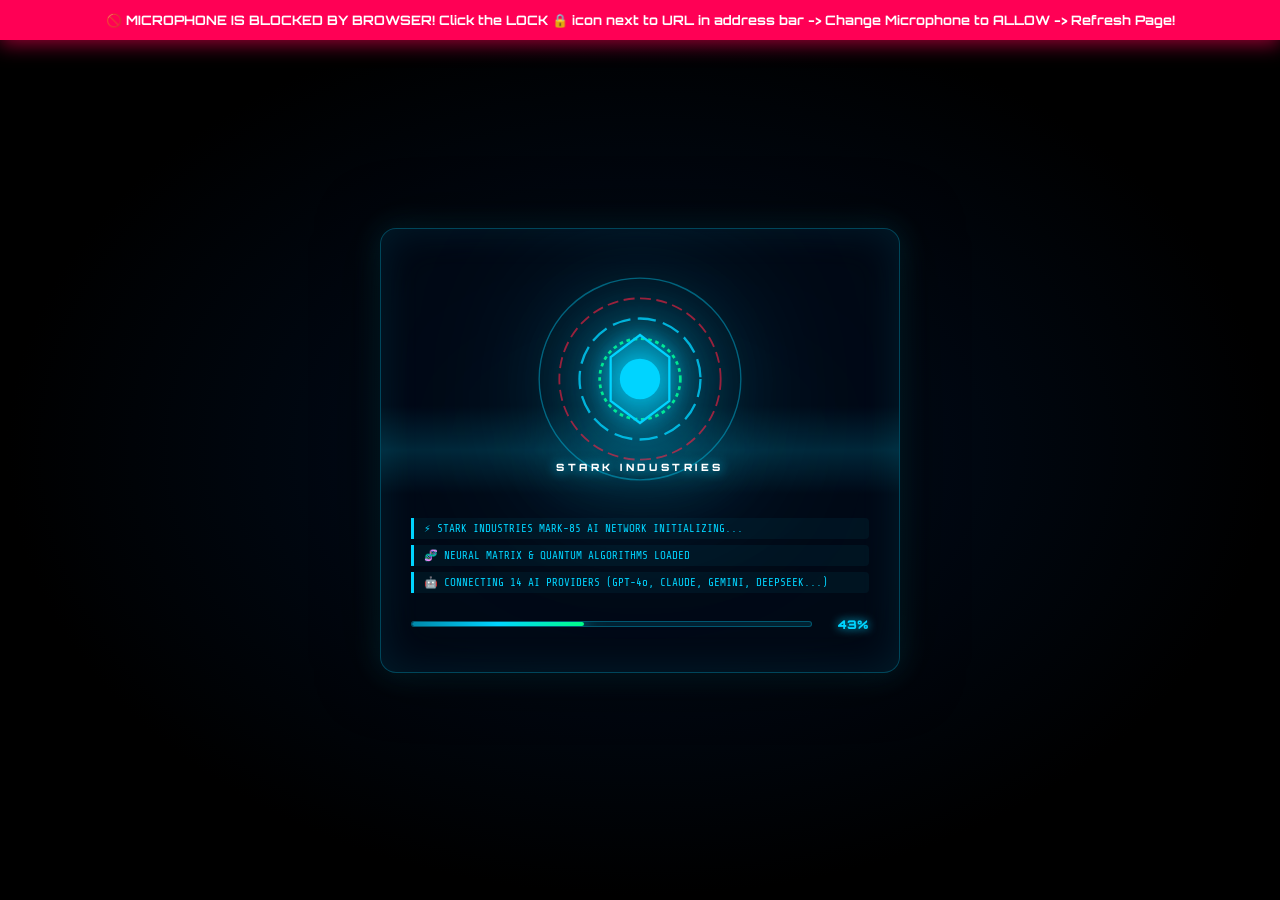
==== index.html @ f884f7b8 "Add AI LLM NLP RAG Beyond Master Engine and update nav across all pages" ====
<!DOCTYPE html>
<html lang="en">
<head>
  <meta charset="UTF-8">
  <meta name="viewport" content="width=device-width, initial-scale=1.0">
  <title>J.A.R.V.I.S. & KAREN — Stark AI Command Center</title>
  <meta name="description" content="Stark Industries AI Command Center — Access JARVIS, FRIDAY, KAREN, EDITH and all major AI providers in one unified Iron Man HUD.">
  <link rel="preconnect" href="https://fonts.googleapis.com">
  <link rel="preconnect" href="https://fonts.gstatic.com" crossorigin>
  <link href="https://fonts.googleapis.com/css2?family=Orbitron:wght@400;500;600;700;800;900&family=Rajdhani:wght@300;400;500;600;700&family=Share+Tech+Mono&display=swap" rel="stylesheet">
  <link rel="manifest" href="manifest.json">
  <meta name="theme-color" content="#00D4FF">
  <meta name="mobile-web-app-capable" content="yes">
  <meta name="apple-mobile-web-app-capable" content="yes">
  <meta name="apple-mobile-web-app-status-bar-style" content="black-translucent">
  <link rel="stylesheet" href="style.css">
</head>
<body>
  <div class="scanlines"></div>
  <div class="bg-grid"></div>
  <canvas id="particleCanvas"></canvas>

  <!-- Boot Sequence -->
  <div id="bootOverlay" class="boot-overlay">
    <div class="boot-content">
      <div class="boot-reactor">
        <svg viewBox="0 0 240 240" class="boot-svg">
          <circle cx="120" cy="120" r="110" class="boot-r1"/>
          <circle cx="120" cy="120" r="88"  class="boot-r2"/>
          <circle cx="120" cy="120" r="66"  class="boot-r3"/>
          <circle cx="120" cy="120" r="44"  class="boot-r4"/>
          <polygon points="120,72 152,96 152,144 120,168 88,144 88,96" class="boot-hex"/>
          <circle cx="120" cy="120" r="22"  class="boot-core"/>
          <text x="120" y="220" class="boot-mark" text-anchor="middle">STARK INDUSTRIES</text>
        </svg>
      </div>
      <div class="boot-lines" id="bootLines"></div>
      <div class="boot-bar-wrap">
        <div class="boot-bar" id="bootBar"></div>
        <span class="boot-pct" id="bootPct">0%</span>
      </div>
    </div>
  </div>

  <!-- MAIN HUD -->
  <div id="mainHUD" class="main-hud hidden">

    <!-- Header -->
    <header class="hud-header">
      <div class="hl">
        <div class="logo-mark"><span class="logo-s">S</span>TARK</div>
        <div class="vline"></div>
        <div class="main-nav-links">
          <a href="index.html"            class="nav-tab active" data-label="HUD">🤖 <span>HUD</span></a>
          <a href="stark_hud.html"        class="nav-tab" data-label="STARK HUD">🌐 <span>STARK HUD</span></a>
          <a href="ai_ecosystem.html"     class="nav-tab" data-label="AI ECO">🧬 <span>AI ECO</span></a>
          <a href="ai_master_matrix.html" class="nav-tab" data-label="MATRIX">⚡ <span>MATRIX</span></a>
          <a href="ai_llm_rag.html"        class="nav-tab" data-label="LLM & RAG">🧠 <span>LLM & RAG</span></a>
          <a href="3d_lab.html"           class="nav-tab" data-label="3D LAB">🌌 <span>3D LAB</span></a>
          <a href="tracker.html"          class="nav-tab" data-label="TRACKER">🛰️ <span>TRACKER</span></a>
          <a href="code_studio.html"      class="nav-tab" data-label="CODE">🧠 <span>CODE</span></a>
          <a href="cyber_soc.html"        class="nav-tab" data-label="CYBER">🛡️ <span>CYBER</span></a>
          <a href="cmd_hacker.html"       class="nav-tab" data-label="TERMINAL">💻 <span>TERMINAL</span></a>
        </div>
      </div>
      <div class="hc">
        <div class="clock" id="clock">00:00:00</div>
        <div class="clockdate" id="clockDate">STARDATE —</div>
      </div>
      <div class="hr">
        <div class="sys-status">
          <div class="sdot pulse" id="sysDot"></div>
          <span class="slabel" id="sysLabel">ONLINE</span>
        <button class="hbtn" id="fullscreenBtn" title="Toggle Fullscreen Multitasking Mode" onclick="window.JarvisApp?.toggleFullscreen();">🖥️</button>
        <button class="hbtn" id="agentLauncherBtn" title="Launch Native Background Agent (Always-Listening)" onclick="alert('🤖 STARK BACKGROUND AGENT LAUNCHER\n\nTo run the native always-listening Python background agent on your PC:\n\n1. Open your Command Prompt / Terminal\n2. Navigate to: c:\\wamp64\\www\\jarvis\n3. Run: python jarvis_agent.py\n(Or double-click start_jarvis.bat)');">🤖</button>
        <button class="hbtn" id="suitStudioBtn" title="Iron Man AI Suit-Up Studio">🚀</button>
        <button class="hbtn" id="personaBtn" title="Switch AI Persona (JARVIS, KAREN, CHITTI, FRIDAY, EDITH)">🎭</button>
        <button class="hbtn" id="toolsBtn" title="Tools & Suit Protocols">🛠</button>
        <button class="hbtn" id="voiceBtn" title="Voice Mode">🎤</button>
        <button class="hbtn" id="settingsBtn" title="API Keys">⚙</button>
        <a href="login.html" class="hbtn" title="Stark Biometric Security Portal Login">🔐</a>
      </div>
    </header>

    <!-- Body -->
    <main class="hud-body">

      <!-- LEFT PANEL -->
      <aside class="lpanel panel">
        <div class="panel-hdr"><span class="panel-title">SYSTEM & SUIT DIAGNOSTICS</span></div>
        <div class="panel-body">

          <!-- Current Persona Card -->
          <div class="persona-card" id="personaCard">
            <div class="pc-avatar" id="pcAvatar">J</div>
            <div class="pc-info">
              <div class="pc-name" id="pcName">J.A.R.V.I.S.</div>
              <div class="pc-sub" id="pcSub">STARK INDUSTRIES AI</div>
            </div>
            <div class="pc-status">ACTIVE</div>
          </div>

          <div class="divline"></div>

          <!-- System & Suit metrics -->
          <div class="metrics">
            <div class="metric">
              <span class="met-lbl">NEURAL CORE</span>
              <div class="met-bar"><div class="met-fill" style="width:94%"></div></div>
              <span class="met-val">94%</span>
            </div>
            <div class="metric">
              <span class="met-lbl">WEB FLUID</span>
              <div class="met-bar"><div class="met-fill" style="width:92%; background: linear-gradient(90deg, #ff2d7b, #ff6b35);"></div></div>
              <span class="met-val">92%</span>
            </div>
            <div class="metric">
              <span class="met-lbl">SUIT MESH</span>
              <div class="met-bar"><div class="met-fill" style="width:98%; background: linear-gradient(90deg, #00ff88, #00d4ff);"></div></div>
              <span class="met-val">98%</span>
            </div>
            <div class="metric">
              <span class="met-lbl">VOICE I/O</span>
              <div class="met-bar"><div class="met-fill orange" id="voiceBar" style="width:0%"></div></div>
              <span class="met-val" id="voiceVal">OFF</span>
            </div>
            <div class="metric">
              <span class="met-lbl">API LINKS</span>
              <div class="met-bar"><div class="met-fill gold" id="apiBar" style="width:0%"></div></div>
              <span class="met-val" id="apiVal">0/0</span>
            </div>
          </div>

          <div class="divline"></div>

          <!-- Suit Protocols Status -->
          <div class="sect-label">SUIT PROTOCOLS</div>
          <div class="status-group">
            <div class="status-item" style="display:flex; justify-content:space-between; font-size:11px; margin-bottom:4px;">
              <span class="status-label">BABY MONITOR:</span>
              <span class="status-val ok" id="babyMonitorStatus">UNLOCKED</span>
            </div>
            <div class="status-item" style="display:flex; justify-content:space-between; font-size:11px; margin-bottom:4px;">
              <span class="status-label">SPIDER-SENSE:</span>
              <span class="status-val ok">ACTIVE</span>
            </div>
            <div class="status-item" style="display:flex; justify-content:space-between; font-size:11px;">
              <span class="status-label">INSTANT KILL:</span>
              <span class="status-val" style="color:var(--cd);">STANDBY</span>
            </div>
          </div>

          <div class="divline"></div>

          <!-- Provider list -->
          <div class="sect-label">AI PROVIDERS</div>
          <div id="providerList" class="provider-list"></div>

          <div class="divline"></div>

          <!-- History -->
          <div class="sect-label">RECENT SESSIONS</div>
          <div id="historyList" class="history-list"></div>
        </div>
      </aside>

      <!-- CENTER -->
      <section class="center-col">

        <!-- Arc Reactor -->
        <div class="reactor-wrap" id="reactorWrap">
          <canvas id="arcCanvas" width="260" height="260"></canvas>
          <div class="reactor-lbl" id="reactorLbl">MARK IV</div>
        </div>

        <!-- Provider Tabs -->
        <div class="ptabs" id="providerTabs"></div>

        <!-- Chat -->
        <div class="chat-panel" id="chatPanel">
          <div class="chat-hdr">
            <div class="chat-pname" id="chatPName">SELECT PROVIDER</div>
            <select id="modelSel" class="hud-sel"></select>
            <button class="hbtn sm" id="clearBtn">✕ CLEAR</button>
          </div>
          <div class="chat-msgs" id="chatMsgs">
            <div class="welcome" id="welcomeMsg">
              <div class="wt" id="welcomeTitle">GOOD EVENING.</div>
              <div class="ws" id="welcomeSub">All systems nominal. Select a provider to begin.</div>
            </div>
          </div>
          <div class="chat-foot">
            <div class="voice-ind" id="voiceInd">
              <div class="vwaves"><span></span><span></span><span></span><span></span><span></span></div>
              <span class="vtext">LISTENING...</span>
            </div>
            <div class="input-row">
              <input type="file" id="imgUploadInp" accept="image/*" style="display:none;" />
              <button class="send-btn" id="imgUploadBtn" title="Upload Photo for AI Vision Analysis" style="background:rgba(0,210,255,0.15); border:1px solid var(--c1); color:var(--c1);">
                📷
              </button>
              <textarea id="chatInput" class="chat-inp" placeholder="Enter command, ask code, or speak to JARVIS..." rows="1"></textarea>
              <button class="send-btn voice-input-btn" id="micInputBtn" title="Click to Speak">
                🎙️
              </button>
              <button class="send-btn" id="sendBtn" title="Send">
                <svg viewBox="0 0 24 24" fill="currentColor"><path d="M2 21L23 12 2 3v7l15 2-15 2z"/></svg>
              </button>
            </div>
          </div>
        </div>
      </section>

      <!-- RIGHT PANEL -->
      <aside class="rpanel panel">
        <div class="panel-hdr"><span class="panel-title">INTELLIGENCE & PROTOCOLS</span></div>
        <div class="panel-body">

          <!-- Tactical Radar Sweeper Canvas -->
          <div class="radar-container" style="text-align:center; margin-bottom:8px; position:relative;">
            <canvas id="radarCanvas" width="200" height="130" style="background:rgba(0,0,0,0.3); border:1px solid var(--brd); border-radius:6px; box-shadow:var(--glow1);"></canvas>
            <div style="font-family:var(--fhud); font-size:8px; color:var(--c1); letter-spacing:0.15em; margin-top:2px;">LIVE TACTICAL RADAR — SCANNING</div>
          </div>

          <!-- Stats -->
          <div class="stat-grid">
            <div class="stat-card"><div class="sv" id="sMsgs">0</div><div class="sk">MESSAGES</div></div>
            <div class="stat-card"><div class="sv" id="sTok">0</div><div class="sk">EST. TOKENS</div></div>
            <div class="stat-card full"><div class="sv" id="sProv">0</div><div class="sk">PROVIDERS ACTIVE</div></div>
          </div>

          <div class="divline"></div>

          <!-- Suit & Tools Panel -->
          <div id="toolsPanel" class="tools-panel">
            <div class="sect-label">🕸️ SUIT & SWARM PROTOCOLS</div>
            <div class="tool-btns" style="grid-template-columns: 1fr 1fr; margin-bottom: 10px;">
              <button class="tool-btn" onclick="JarvisTools.chittiSwarmFormation()">⚡ Chitti Swarm</button>
              <button class="tool-btn" onclick="JarvisTools.suitDiagnostic()">🕸️ Diagnostic</button>
              <button class="tool-btn" onclick="JarvisTools.toggleBabyMonitor()">🔓 Baby Monitor</button>
              <button class="tool-btn" style="border-color: rgba(255,34,68,0.4); color: #ff2d7b;" onclick="JarvisTools.instantKill()">⚡ Instant Kill</button>
            </div>

            <div class="sect-label">⚡ HIGH-TECH AI TOOLS & AUTONOMOUS AGENT</div>
            <div class="tool-btns">
              <button class="tool-btn" onclick="JarvisTools.promptTerminalCmd()">💻 CMD Prompt</button>
              <button class="tool-btn" onclick="JarvisTools.wifiTracker()">📶 Wi-Fi Tracker</button>
              <button class="tool-btn" onclick="JarvisTools.createFile()">📄 Create File</button>
              <button class="tool-btn" onclick="JarvisTools.listFiles()">📂 Explorer</button>
              <button class="tool-btn" onclick="JarvisTools.launchApp()">🚀 Launch App</button>
              <button class="tool-btn" onclick="JarvisTools.mlModelBuilder()">🧠 ML Pipeline</button>
              <button class="tool-btn" onclick="JarvisTools.dataAnalysisEngine()">📊 EDA Engine</button>
              <button class="tool-btn" onclick="JarvisTools.dsaSolver()">🏗️ DSA Solver</button>
              <button class="tool-btn" onclick="JarvisTools.networkInspector()">🌐 Net Analyzer</button>
              <button class="tool-btn" onclick="JarvisTools.generateImage()">🎨 AI Image Gen</button>
              <button class="tool-btn" onclick="JarvisTools.cyberSecurityAudit()">🛡️ Pentest Audit</button>
              <button class="tool-btn" onclick="JarvisTools.runCodeSandbox()">⚡ JS Sandbox</button>
            </div>
            <div class="divline"></div>

            <!-- Persistent Long-Term Memory Section -->
            <div class="sect-label" style="display:flex; justify-content:space-between; align-items:center;">
              <span>🧠 PERSISTENT MEMORY</span>
              <button onclick="JarvisTools.addMemory()" style="background:var(--c1); border:none; color:#000; padding:2px 6px; font-family:var(--fhud); font-size:9px; border-radius:3px; cursor:pointer;">+ ADD</button>
            </div>
            <div id="memoryConsole" style="max-height:100px; overflow-y:auto; margin-bottom:8px;"></div>
            <div class="divline"></div>

            <!-- Procedural Skills Repository Section -->
            <div class="sect-label">🎓 PROCEDURAL SKILLS</div>
            <div id="skillsList" style="max-height:120px; overflow-y:auto; margin-bottom:8px;"></div>
            <div class="divline"></div>

            <!-- Guardrails Safety Level -->
            <div class="sect-label">🔐 SAFETY GUARDRAILS</div>
            <div style="background:rgba(0,255,136,0.06); border:1px solid rgba(0,255,136,0.3); border-radius:4px; padding:6px 8px; font-family:var(--fmono); font-size:10px; color:#00ff88; display:flex; justify-content:space-between; align-items:center;">
              <span>🟢 SYSTEM GUARDRAILS</span>
              <span style="font-weight:bold;">LEVEL 1 ACTIVE</span>
            </div>
            <div class="divline"></div>
          </div>

          <!-- Capabilities -->
          <div class="sect-label">CAPABILITIES</div>
          <div id="capList" class="cap-list"></div>

          <div class="divline"></div>

          <!-- Voice commands -->
          <div class="sect-label">VOICE COMMANDS</div>
          <div class="vcmd-list">
            <div class="vcmd">"Hey KAREN, run suit diagnostic"</div>
            <div class="vcmd">"Hey JARVIS, open ChatGPT"</div>
            <div class="vcmd">"Switch to KAREN / FRIDAY"</div>
            <div class="vcmd">"Search the web for..."</div>
            <div class="vcmd">"Clear conversation"</div>
            <div class="vcmd">"Open settings"</div>
          </div>

          <div class="divline"></div>

          <!-- Free providers highlight -->
          <div class="sect-label">🆓 FREE PROVIDERS</div>
          <div class="free-list">
            <div class="free-item">⚡ Groq — Ultra fast Llama</div>
            <div class="free-item">✨ Gemini — Google AI Studio</div>
            <div class="free-item">🐙 GitHub Models — Copilot</div>
            <div class="free-item">🔥 Together AI — Open models</div>
            <div class="free-item">🏠 Ollama — 100% Local</div>
          </div>
        </div>
      </aside>
    </main>

    <!-- Footer -->
    <footer class="hud-foot">
      <span class="fl">STARK INDUSTRIES — CLASSIFIED LEVEL 5</span>
      <div class="power-cells" id="powerCells"></div>
      <span class="fr" id="footerProv">NO PROVIDER ACTIVE</span>
    </footer>
  </div>

  <!-- PERSONA MODAL -->
  <div id="personaModal" class="modal-overlay hidden">
    <div class="modal-box persona-modal">
      <div class="mbrackets"></div>
      <div class="mhdr">
        <h2 class="mtitle">🎭 SELECT AI PERSONA</h2>
        <button class="mclose" id="personaClose">✕</button>
      </div>
      <div class="mbody">
        <div class="persona-notice">Choose your AI's personality & voice identity. Select <strong>K.A.R.E.N.</strong> for Spider-Man Suit AI mode!</div>
        <div class="persona-grid" id="personaGrid"></div>
      </div>
    </div>
  </div>

  <!-- SETTINGS MODAL -->
  <div id="settingsModal" class="modal-overlay hidden">
    <div class="modal-box settings-modal">
      <div class="mbrackets"></div>
      <div class="mhdr">
        <h2 class="mtitle">⚙ API CONFIGURATION</h2>
        <button class="mclose" id="settingsClose">✕</button>
      </div>
      <div class="mbody">
        <div class="modal-notice">🔒 Keys stored in your browser localStorage only — never sent to third parties.</div>
        <div id="keyForms"></div>
        <div class="msection">
          <h3 class="msect-title">🎙️ VOICE SETTINGS</h3>
          <div class="fgrid">
            <div class="fg"><label class="flbl">ElevenLabs API Key <span class="fhint">(premium HD voice)</span></label><input type="password" class="finp" id="k_elevenlabs" placeholder="API key from elevenlabs.io..."></div>
            <div class="fg"><label class="flbl">Voice ID <span class="fhint">(blank = browser TTS)</span></label><input type="text" class="finp" id="k_el_voice" placeholder="Voice ID from ElevenLabs..."></div>
          </div>
          <div style="margin-top:12px;">
            <button class="mbtn" onclick="window.JarvisVoiceSelector.open()" style="width:100%;background:linear-gradient(135deg,rgba(255,105,180,.2),rgba(0,212,255,.2));border-color:rgba(255,105,180,.5);">
              🎙️ CHOOSE BROWSER VOICE — Girl / Boy / Accent Picker
            </button>
            <p style="font-size:10px;color:var(--cd);margin-top:6px;text-align:center;">Pick from all available system voices. Girl voices 👩, Boy voices 👨, Accents.</p>
          </div>
        </div>
        <div class="msection">
          <h3 class="msect-title">PHP PROXY (CORS FIX)</h3>
          <div class="fgrid">
            <div class="fg"><label class="flbl">Proxy URL</label><input type="text" class="finp" id="proxyUrl" value="http://localhost/jarvis/proxy.php"></div>
            <div class="fg fg-check"><label class="flbl"><input type="checkbox" id="useProxy"> Use PHP proxy for API calls</label></div>
          </div>
        </div>
      </div>
      <div class="mfoot">
        <button class="mbtn" id="saveCfg">💾 SAVE CONFIGURATION</button>
        <button class="mbtn sec" id="cancelCfg">CANCEL</button>
      </div>
    </div>
  </div>

  <!-- SUIT STUDIO MODAL -->
  <div id="suitStudioModal" class="modal-overlay hidden">
    <div class="modal-box suit-studio-modal" style="max-width:820px;">
      <div class="mbrackets"></div>
      <div class="mhdr">
        <h2 class="mtitle">🚀 STARK SUIT-UP AI VIDEO STUDIO</h2>
        <button class="mclose" id="suitStudioClose">✕</button>
      </div>
      <div class="mbody">
        <div class="modal-notice">
          📸 Upload your photo to simulate a nanotech metallic suit-up and generate high-fidelity AI video prompts for <strong>Supermaker AI, Runway Gen-3, Luma Dream Machine & OpenArt</strong>!
        </div>

        <div style="display:grid; grid-template-columns: 1fr 1fr; gap:16px;">
          <!-- Left: Photo upload & Canvas suit overlay simulator -->
          <div style="display:flex; flex-direction:column; gap:10px; align-items:center;">
            <div id="photoDropArea" style="width:100%; height:220px; border:2px dashed var(--c1); border-radius:8px; display:flex; flex-direction:column; align-items:center; justify-content:center; background:rgba(0,212,255,0.04); cursor:pointer; position:relative; overflow:hidden;">
              <canvas id="suitSimCanvas" width="300" height="220" style="position:absolute; inset:0; width:100%; height:100%; pointer-events:none;"></canvas>
              <div id="dropPrompt" style="text-align:center; padding:10px; z-index:2;">
                <span style="font-size:32px; display:block; margin-bottom:6px;">📸</span>
                <span style="font-family:var(--fhud); font-size:11px; color:var(--c1);">CLICK OR DRAG YOUR PHOTO HERE</span>
                <span style="font-family:var(--fmono); font-size:9px; color:var(--cd); display:block; margin-top:4px;">Upload portrait photo for nanotech armor mapping</span>
              </div>
              <input type="file" id="photoInput" accept="image/*" style="display:none;">
            </div>

            <button class="mbtn" id="triggerSuitAnimBtn" style="width:100%;">⚡ SIMULATE NANOTECH SUIT-UP</button>
          </div>

          <!-- Right: Generator & Prompts -->
          <div style="display:flex; flex-direction:column; gap:10px;">
            <div class="fg">
              <label class="flbl">1. Select Transformation Style</label>
              <select id="suitStyleSel" class="finp" style="font-family:var(--fhud); font-size:11px;">
                <option value="supermaker">Supermaker AI — One-Click Metallic Armor Suit-Up</option>
                <option value="nanotech">Runway Gen-3 — Glowing Nanotech Mechanical Assembly</option>
                <option value="loova">Loova AI — Piece-by-Piece Snap-on Armor</option>
                <option value="spiderman">Spider-Man Nanotech — Red & Blue Spider Armor</option>
                <option value="anime">OpenArt Restyle — Comic Book Anime Hero</option>
              </select>
            </div>

            <div class="fg">
              <label class="flbl">2. Video Scene Concept</label>
              <select id="sceneConceptSel" class="finp" style="font-family:var(--fhud); font-size:11px;">
                <option value="suitup">Cinematic Close-Up Suit-Up Sequence</option>
                <option value="flight">High-Speed Sky Flying Arc Thrusters</option>
                <option value="combat">Repulsor Blast Combat Stance</option>
                <option value="landing">Superhero Nanotech Ground Landing</option>
              </select>
            </div>

            <div class="fg">
              <label class="flbl">3. Generated High-Fidelity Prompt</label>
              <textarea id="generatedPromptText" class="finp" rows="4" readonly style="font-family:var(--fmono); font-size:10px; color:var(--c1); resize:none;"></textarea>
            </div>

            <button class="mbtn sec" id="copyPromptBtn" style="width:100%;">📋 COPY PROMPT FOR RUNWAY / LUMA / SUPERMAKER</button>
          </div>
        </div>
      </div>
    </div>
  <!-- MULTITASKING EMBEDDED HUD WINDOW -->
  <div id="multitaskHUD" class="multitask-hud hidden">
    <div class="mhud-hdr">
      <span class="mhud-title" id="mhudTitle">🖥️ MULTITASKING SPLIT HUD — APP WINDOW</span>
      <div class="mhud-actions">
        <button class="hbtn sm" onclick="window.JarvisApp?.popoutMultitaskWindow()" title="Open in External Windows Desktop Tab">↗️ POP OUT</button>
        <button class="hbtn sm" onclick="window.JarvisApp?.toggleMultitaskMaximize()" title="Maximize / Full Screen">🗖 MAXIMIZE</button>
        <button class="hbtn sm" onclick="window.JarvisApp?.closeMultitaskWindow()" title="Close Window">✕ CLOSE</button>
      </div>
    </div>
    <div class="mhud-body">
      <iframe id="multitaskIframe" src="about:blank" frameborder="0"></iframe>
    </div>
  </div>

  <!-- TOAST -->
  <div id="toastBox" class="toast-box"></div>

  <!-- Provider scripts -->
  <script src="providers/fallback_helper.js"></script>
  <script src="providers/pollinations.js"></script>
  <script src="providers/huggingface.js"></script>
  <script src="providers/openai.js"></script>
  <script src="providers/anthropic.js"></script>
  <script src="providers/gemini.js"></script>
  <script src="providers/deepseek.js"></script>
  <script src="providers/grok.js"></script>
  <script src="providers/perplexity.js"></script>
  <script src="providers/groq.js"></script>
  <script src="providers/mistral.js"></script>
  <script src="providers/github.js"></script>
  <script src="providers/together.js"></script>
  <script src="providers/ollama.js"></script>
  <script src="providers/cohere.js"></script>

  <!-- App scripts -->
  <script src="personas.js"></script>
  <script src="voice.js"></script>
  <script src="components/hud.js"></script>
  <script src="components/settings.js"></script>
  <script src="components/voice_selector.js"></script>
  <script src="tools.js"></script>
  <script src="agent_core.js"></script>
  <script src="memory_engine.js"></script>
  <script src="guardrails.js"></script>
  <script src="skills_engine.js"></script>
  <script src="app.js"></script>

  <script>
    if ('serviceWorker' in navigator) {
      window.addEventListener('load', () => {
        navigator.serviceWorker.register('./sw.js').catch(err => console.log('SW reg error:', err));
      });
    }
  </script>
</body>
</html>
---- style.css ----
/* ================================================================
   J.A.R.V.I.S. v2 — Complete HUD Design System
   Stark Industries — All personas: JARVIS · FRIDAY · KAREN · EDITH
   ================================================================ */

@import url('https://fonts.googleapis.com/css2?family=Orbitron:wght@400;500;600;700;800;900&family=Rajdhani:wght@300;400;500;600;700&family=Share+Tech+Mono&display=swap');

/* ── CSS Variables (default = JARVIS cyan) ── */
:root {
  --bg:        #020B18;
  --bg2:       #040F1E;
  --bg3:       rgba(4,15,30,0.8);
  --c1:        #00D4FF;   /* accent primary  */
  --c1d:       #0088AA;
  --c1g:       rgba(0,212,255,0.2);
  --c2:        #FF6B35;   /* accent secondary */
  --c3:        #FFB800;   /* gold             */
  --c4:        #00FF88;   /* green / online   */
  --cred:      #FF2244;
  --cp:        #C8E8FF;   /* text primary     */
  --cd:        #3D5F78;   /* text dim         */
  --cw:        #ffffff;
  --brd:       rgba(0,212,255,0.18);
  --brdh:      rgba(0,212,255,0.55);
  --glow1:     0 0 8px rgba(0,212,255,0.5);
  --glow2:     0 0 20px rgba(0,212,255,0.35), 0 0 50px rgba(0,212,255,0.12);
  --glow3:     0 0 30px rgba(0,212,255,0.55), 0 0 80px rgba(0,212,255,0.2);
  --fhud:      'Orbitron', sans-serif;
  --fbody:     'Rajdhani', sans-serif;
  --fmono:     'Share Tech Mono', monospace;
}

/* Persona themes */
body.persona-friday  { --c1:#FF6B35; --c1d:#A83D10; --c1g:rgba(255,107,53,.2); }
body.persona-karen   { --c1:#FF2D7B; --c1d:#991444; --c1g:rgba(255,45,123,.2); }
body.persona-edith   { --c1:#A855F7; --c1d:#7C3AED; --c1g:rgba(168,85,247,.2); }
body.persona-aria    { --c1:#00FF88; --c1d:#009944; --c1g:rgba(0,255,136,.2);  }

/* ── Reset ── */
*,*::before,*::after{box-sizing:border-box;margin:0;padding:0;}
html,body{width:100%;min-height:100%;overflow-x:hidden;overflow-y:auto;background:var(--bg);color:var(--cp);font-family:var(--fbody);font-size:14px;cursor:default;user-select:none;}
.hidden{display:none!important;}
button{cursor:pointer;}
input,select,textarea{font-family:var(--fbody);}

/* ── BG Effects ── */
#particleCanvas{position:fixed;inset:0;z-index:0;pointer-events:none;}
.bg-grid{position:fixed;inset:0;z-index:1;pointer-events:none;
  background-image:linear-gradient(rgba(0,212,255,.03) 1px,transparent 1px),linear-gradient(90deg,rgba(0,212,255,.03) 1px,transparent 1px);
  background-size:48px 48px;}
.scanlines{position:fixed;inset:0;z-index:100;pointer-events:none;
  background:repeating-linear-gradient(0deg,transparent,transparent 2px,rgba(0,0,0,.06) 2px,rgba(0,0,0,.06) 4px);
  animation:scanm 10s linear infinite;}
@keyframes scanm{0%{background-position:0 0;}100%{background-position:0 120px;}}

/* ── ULTRA-MODERN SCI-FI BOOT SCREEN ── */
.boot-overlay {
  position: fixed; inset: 0; z-index: 9999;
  background: radial-gradient(circle at center, #041830 0%, #01060e 85%);
  display: flex; align-items: center; justify-content: center;
  transition: opacity 0.8s cubic-bezier(0.4, 0, 0.2, 1), transform 0.8s ease;
}
.boot-overlay.fade {
  opacity: 0; transform: scale(1.08); pointer-events: none;
}
.boot-content {
  display: flex; flex-direction: column; align-items: center; gap: 24px;
  max-width: 520px; width: 100%; padding: 40px 30px;
  background: rgba(1, 10, 24, 0.7);
  border: 1px solid rgba(0, 212, 255, 0.3);
  border-radius: 16px;
  box-shadow: inset 0 0 40px rgba(0, 212, 255, 0.1), 0 0 60px rgba(0, 0, 0, 0.8), 0 0 30px rgba(0, 212, 255, 0.2);
  backdrop-filter: blur(20px);
  position: relative; overflow: hidden;
}
.boot-content::before {
  content: ''; position: absolute; top: -50%; left: -50%; width: 200%; height: 200%;
  background: linear-gradient(0deg, transparent 45%, rgba(0, 212, 255, 0.15) 50%, transparent 55%);
  animation: bootScan 4s linear infinite; pointer-events: none;
}
@keyframes bootScan { 0% { transform: translateY(-50%); } 100% { transform: translateY(50%); } }

.boot-svg {
  width: 220px; height: 220px;
  filter: drop-shadow(0 0 30px #00D4FF) drop-shadow(0 0 70px rgba(0, 212, 255, 0.6));
  animation: bpulse 1.5s ease-in-out infinite alternate;
}
@keyframes bpulse {
  0% { filter: drop-shadow(0 0 20px #00D4FF); transform: scale(0.98); }
  100% { filter: drop-shadow(0 0 50px #00D4FF) drop-shadow(0 0 100px rgba(0, 212, 255, 0.8)); transform: scale(1.02); }
}

.boot-r1 { fill:none; stroke:#00D4FF; stroke-width:1.5; opacity:.4; animation:rotR 7s linear infinite; transform-origin:center; }
.boot-r2 { fill:none; stroke:#FF2244; stroke-width:2; opacity:.6; animation:rotR 4.5s linear infinite reverse; transform-origin:center; stroke-dasharray: 12,6; }
.boot-r3 { fill:none; stroke:#00D4FF; stroke-width:2.5; opacity:.8; animation:rotR 3s linear infinite; transform-origin:center; stroke-dasharray: 20,8; }
.boot-r4 { fill:none; stroke:#00FF88; stroke-width:3; opacity:.9; animation:rotR 2s linear infinite reverse; transform-origin:center; stroke-dasharray: 4,4; }
.boot-hex { fill:rgba(0, 212, 255, 0.12); stroke:#00D4FF; stroke-width:2.5; filter: drop-shadow(0 0 12px #00D4FF); }
.boot-core { fill:#00D4FF; opacity:1; filter: drop-shadow(0 0 16px #00D4FF); animation: corePulse 1s ease-in-out infinite alternate; }
@keyframes corePulse { 0% { r: 18; opacity: 0.8; } 100% { r: 24; opacity: 1; } }
.boot-mark { font: 900 11px var(--fhud); fill:#FFFFFF; letter-spacing: 0.35em; text-shadow: 0 0 12px #00D4FF; }
@keyframes rotR { from { transform: rotate(0deg); } to { transform: rotate(360deg); } }

.boot-lines {
  width: 100%; font-family: var(--fmono); font-size: 11px; color: #00D4FF;
  display: flex; flex-direction: column; gap: 6px;
}
.boot-line {
  opacity: 0; transform: translateX(-10px);
  padding: 4px 10px; background: rgba(0, 212, 255, 0.05);
  border-left: 3px solid #00D4FF; border-radius: 0 4px 4px 0;
  transition: all 0.35s cubic-bezier(0.4, 0, 0.2, 1);
}
.boot-line.show { opacity: 1; transform: translateX(0); }

.boot-bar-wrap { width: 100%; display: flex; align-items: center; gap: 12px; }
.boot-bar {
  height: 6px; background: rgba(0, 212, 255, 0.12); border-radius: 4px;
  flex: 1; overflow: hidden; border: 1px solid rgba(0, 212, 255, 0.3);
  position: relative;
}
.boot-bar::after {
  content: ''; display: block; height: 100%;
  background: linear-gradient(90deg, #0088AA, #00D4FF, #00FF88);
  border-radius: 4px; box-shadow: 0 0 15px #00D4FF, 0 0 30px #00D4FF;
  width: var(--w, 0%); transition: width 0.3s ease;
}
.boot-pct {
  font-family: var(--fhud); font-size: 12px; font-weight: 900;
  color: #00D4FF; width: 45px; text-align: right;
  text-shadow: 0 0 10px #00D4FF;
}

/* ── MAIN HUD ── */
.main-hud{position:fixed;inset:0;z-index:10;display:flex;flex-direction:column;}

/* ── HEADER ── */
.hud-header{height:56px;background:linear-gradient(180deg,rgba(0,212,255,.07) 0%,transparent 100%);border-bottom:1px solid var(--brd);display:flex;align-items:center;justify-content:space-between;padding:0 20px;position:relative;z-index:20;flex-shrink:0;}
.hud-header::after{content:'';position:absolute;bottom:0;left:50%;transform:translateX(-50%);width:180px;height:1px;background:var(--c1);box-shadow:var(--glow2);}
.hl,.hr{display:flex;align-items:center;gap:12px;}
.logo-mark{font-family:var(--fhud);font-size:17px;font-weight:900;color:var(--cw);letter-spacing:.2em;}
.logo-s{color:var(--c2);text-shadow:0 0 10px var(--c2);}
.vline{width:1px;height:26px;background:var(--brd);}
.persona-badge{font-family:var(--fhud);font-size:11px;font-weight:700;color:var(--c1);letter-spacing:.25em;text-shadow:var(--glow1);}
.hc{text-align:center;}
.clock{font-family:var(--fhud);font-size:20px;font-weight:700;color:var(--c1);text-shadow:var(--glow2);letter-spacing:.1em;}
.clockdate{font-family:var(--fmono);font-size:9px;color:var(--cd);letter-spacing:.15em;margin-top:2px;}
.sys-status{display:flex;align-items:center;gap:6px;}
.sdot{width:7px;height:7px;border-radius:50%;background:var(--c4);box-shadow:0 0 7px var(--c4);}
.sdot.pulse{animation:sdpulse 2s ease-in-out infinite;}
@keyframes sdpulse{0%,100%{opacity:1;}50%{opacity:.45;}}

/* ── Alexa-style wake gate active ring ─────────────────────────── */
.wake-active {
  box-shadow: 0 0 0 3px #00D4FF, 0 0 24px rgba(0,212,255,.8) !important;
  animation: wakeRing 1s ease-in-out infinite !important;
}
@keyframes wakeRing {
  0%,100% { box-shadow: 0 0 0 3px #00D4FF, 0 0 18px rgba(0,212,255,.7); }
  50%      { box-shadow: 0 0 0 6px #FF007F, 0 0 32px rgba(255,0,127,.6); }
}
.slabel{font-family:var(--fmono);font-size:9px;color:var(--c4);letter-spacing:.1em;}

/* ══════════════════════════════════════════════════════════════
   PREMIUM STARK NAVIGATION BUTTON MATRIX v3.0
   ══════════════════════════════════════════════════════════════ */

/* Nav container */
.main-nav-links, .nav-links {
  display: flex !important;
  gap: 6px !important;
  align-items: center !important;
  padding: 4px 8px !important;
  background: rgba(2, 11, 24, 0.75) !important;
  border: 1px solid rgba(0, 212, 255, 0.2) !important;
  border-radius: 8px !important;
  backdrop-filter: blur(12px) !important;
  box-shadow: inset 0 0 12px rgba(0, 212, 255, 0.05), 0 4px 15px rgba(0, 0, 0, 0.4) !important;
  overflow-x: auto !important;
  scrollbar-width: none !important;
  max-width: 100% !important;
}
.main-nav-links::-webkit-scrollbar, .nav-links::-webkit-scrollbar {
  display: none !important;
}

/* ── Glowing Nav Tab Buttons ──────────────────────────────────── */
.nav-tab {
  position: relative !important;
  display: inline-flex !important;
  align-items: center !important;
  justify-content: center !important;
  gap: 6px !important;
  padding: 6px 14px !important;
  height: 32px !important;
  border-radius: 5px !important;
  font-family: var(--fhud, 'Orbitron', sans-serif) !important;
  font-size: 10px !important;
  font-weight: 700 !important;
  letter-spacing: 0.12em !important;
  text-decoration: none !important;
  white-space: nowrap !important;
  color: var(--c1, #00D4FF) !important;
  background: rgba(0, 212, 255, 0.07) !important;
  border: 1px solid rgba(0, 212, 255, 0.25) !important;
  cursor: pointer !important;
  box-shadow: 0 0 8px rgba(0, 212, 255, 0.08), inset 0 1px 0 rgba(255, 255, 255, 0.1) !important;
  transition: all 0.22s cubic-bezier(0.4, 0, 0.2, 1) !important;
}

.nav-tab *, .nav-tab span {
  text-decoration: none !important;
}

/* Hover state */
.nav-tab:hover {
  color: #FFFFFF !important;
  background: rgba(0, 212, 255, 0.22) !important;
  border-color: rgba(0, 212, 255, 0.7) !important;
  box-shadow: 0 0 16px rgba(0, 212, 255, 0.4), 0 0 30px rgba(0, 212, 255, 0.15) !important;
  transform: translateY(-1.5px) !important;
}

/* Active state */
.nav-tab.active {
  color: #000000 !important;
  background: linear-gradient(135deg, #00D4FF 0%, #0088AA 100%) !important;
  border-color: #00D4FF !important;
  box-shadow: 0 0 18px rgba(0, 212, 255, 0.6), 0 0 35px rgba(0, 212, 255, 0.3) !important;
  font-weight: 900 !important;
  transform: translateY(-1px) !important;
}

.nav-tab.active * {
  color: #000000 !important;
}

/* Click ripple */
.nav-tab:active {
  transform: translateY(0px) scale(0.96) !important;
}

.hbtn{background:rgba(0,212,255,.07);border:1px solid var(--brd);color:var(--c1);width:34px;height:34px;border-radius:4px;display:flex;align-items:center;justify-content:center;font-size:15px;transition:all .2s;text-decoration:none;}
.hbtn:hover{background:var(--c1g);border-color:var(--c1);box-shadow:var(--glow1);}
.hbtn.active{background:rgba(0,212,255,.22);border-color:var(--c1);box-shadow:var(--glow2);}
.hbtn.rec{border-color:var(--cred);box-shadow:0 0 12px rgba(255,34,68,.5);animation:recpulse .7s ease-in-out infinite;}
@keyframes recpulse{0%,100%{box-shadow:0 0 8px rgba(255,34,68,.5);}50%{box-shadow:0 0 22px rgba(255,34,68,.9);}}
.hbtn.sm{width:auto;padding:0 10px;font-size:9px;font-family:var(--fhud);letter-spacing:.1em;color:var(--cd);border-color:rgba(0,212,255,.08);}
.hbtn.sm:hover{color:var(--c1);}

/* ── BODY ── */
.hud-body{flex:1;display:flex;overflow:hidden;min-height:0;}

/* ── PANELS ── */
.panel{width:220px;min-width:220px;background:var(--bg3);backdrop-filter:blur(14px);display:flex;flex-direction:column;flex-shrink:0;}
.lpanel{border-right:1px solid var(--brd);}
.rpanel{border-left:1px solid var(--brd);}
.panel-hdr{padding:12px 14px 9px;border-bottom:1px solid var(--brd);position:relative;}
.panel-title{font-family:var(--fhud);font-size:8px;font-weight:700;color:var(--c1);letter-spacing:.25em;text-shadow:var(--glow1);}
.panel-body{flex:1;overflow-y:auto;padding:12px 10px;display:flex;flex-direction:column;gap:12px;scrollbar-width:thin;scrollbar-color:var(--c1d) transparent;}

/* Persona card */
.persona-card{display:flex;align-items:center;gap:8px;padding:8px 10px;background:var(--c1g);border:1px solid var(--brd);border-radius:6px;}
.pc-avatar{width:36px;height:36px;border-radius:50%;background:var(--c1g);border:2px solid var(--c1);display:flex;align-items:center;justify-content:center;font-family:var(--fhud);font-size:14px;font-weight:900;color:var(--c1);flex-shrink:0;box-shadow:var(--glow1);}
.pc-info{flex:1;}
.pc-name{font-family:var(--fhud);font-size:11px;font-weight:700;color:var(--c1);letter-spacing:.1em;}
.pc-sub{font-family:var(--fmono);font-size:8px;color:var(--cd);letter-spacing:.05em;margin-top:2px;}
.pc-status{font-family:var(--fmono);font-size:8px;color:var(--c4);letter-spacing:.1em;}

/* Metrics */
.metrics{display:flex;flex-direction:column;gap:8px;}
.metric{display:flex;align-items:center;gap:7px;}
.met-lbl{font-family:var(--fmono);font-size:8px;color:var(--cd);letter-spacing:.08em;width:66px;flex-shrink:0;}
.met-bar{flex:1;height:3px;background:rgba(255,255,255,.05);border-radius:2px;overflow:hidden;}
.met-fill{height:100%;background:linear-gradient(90deg,var(--c1d),var(--c1));border-radius:2px;box-shadow:0 0 5px rgba(0,212,255,.5);transition:width .5s ease;}
.met-fill.orange{background:linear-gradient(90deg,#A83D10,#FF6B35);box-shadow:0 0 5px rgba(255,107,53,.5);}
.met-fill.gold{background:linear-gradient(90deg,#997200,#FFB800);box-shadow:0 0 5px rgba(255,184,0,.5);}
.met-val{font-family:var(--fmono);font-size:8px;color:var(--c1);width:26px;text-align:right;}

/* Section label */
.sect-label{font-family:var(--fhud);font-size:8px;font-weight:700;color:var(--cd);letter-spacing:.18em;margin-bottom:6px;}
.divline{height:1px;background:var(--brd);margin:2px 0;}

/* Provider list */
.provider-list{display:flex;flex-direction:column;gap:3px;}
.pli{display:flex;align-items:center;gap:7px;padding:5px 8px;border-radius:4px;border:1px solid rgba(0,212,255,.06);background:rgba(0,212,255,.02);cursor:pointer;transition:all .18s;}
.pli:hover{background:var(--c1g);border-color:var(--brd);}
.pli.cfg{border-color:rgba(0,255,136,.18);}
.pli .pd{width:5px;height:5px;border-radius:50%;background:var(--cd);flex-shrink:0;}
.pli .pd.ok{background:var(--c4);box-shadow:0 0 5px var(--c4);}
.pli .pd.free{background:var(--c3);box-shadow:0 0 5px var(--c3);}
.pli .pn{font-family:var(--fbody);font-size:12px;color:var(--cp);flex:1;font-weight:500;}
.pli .pb{font-family:var(--fmono);font-size:7px;padding:1px 4px;border-radius:2px;border:1px solid;background:rgba(0,212,255,.08);color:var(--c1);border-color:var(--brd);}
.pli .pb.miss{background:rgba(255,107,53,.08);color:var(--c2);border-color:rgba(255,107,53,.2);}
.pli .pb.free{background:rgba(255,184,0,.08);color:var(--c3);border-color:rgba(255,184,0,.2);}

/* History */
.history-list{display:flex;flex-direction:column;gap:3px;}
.hist-item{font-family:var(--fbody);font-size:11px;color:var(--cd);padding:4px 8px;border-radius:3px;border-left:2px solid transparent;cursor:pointer;overflow:hidden;text-overflow:ellipsis;white-space:nowrap;transition:all .2s;}
.hist-item:hover{color:var(--cp);border-left-color:var(--c1);background:rgba(0,212,255,.04);}

/* Stats */
.stat-grid{display:grid;grid-template-columns:1fr 1fr;gap:7px;}
.stat-card{background:rgba(0,212,255,.04);border:1px solid var(--brd);border-radius:5px;padding:8px 6px;text-align:center;}
.stat-card.full{grid-column:1/-1;}
.sv{font-family:var(--fhud);font-size:20px;font-weight:700;color:var(--c1);text-shadow:var(--glow1);}
.sk{font-family:var(--fmono);font-size:7px;color:var(--cd);letter-spacing:.1em;margin-top:2px;}

/* Caps */
.cap-list{display:flex;flex-direction:column;gap:3px;}
.cap-item{display:flex;align-items:center;gap:6px;font-family:var(--fbody);font-size:12px;color:var(--cd);padding:2px 0;}
.cap-item.on{color:var(--cp);}

/* Tools */
.tools-panel{}
.tool-btns{display:grid;grid-template-columns:1fr 1fr;gap:6px;margin-bottom:8px;}
.tool-btn{background:var(--c1g);border:1px solid var(--brd);color:var(--cp);font-family:var(--fbody);font-size:11px;padding:7px 6px;border-radius:4px;transition:all .2s;text-align:center;}
.tool-btn:hover{background:rgba(0,212,255,.22);border-color:var(--c1);color:var(--cw);box-shadow:var(--glow1);}

/* Voice cmds */
.vcmd-list{display:flex;flex-direction:column;gap:4px;}
.vcmd{font-family:var(--fmono);font-size:10px;color:var(--cd);padding:3px 8px;border-left:1px solid var(--brd);}

/* Free list */
.free-list{display:flex;flex-direction:column;gap:3px;}
.free-item{font-family:var(--fbody);font-size:12px;color:var(--cd);padding:3px 6px;}

/* ── CENTER ── */
.center-col{flex:1;display:flex;flex-direction:column;align-items:center;overflow:hidden;padding:10px 12px;gap:8px;min-width:0;}

/* Reactor */
.reactor-wrap{position:relative;flex-shrink:0;}
.reactor-wrap canvas{display:block;filter:drop-shadow(0 0 18px rgba(0,212,255,.4));transition:filter .5s;}
.reactor-lbl{position:absolute;bottom:-2px;left:50%;transform:translateX(-50%);font-family:var(--fhud);font-size:8px;color:var(--cd);letter-spacing:.18em;}

/* Provider Tabs */
.ptabs{display:flex;gap:5px;flex-wrap:wrap;justify-content:center;padding:6px 14px;background:rgba(0,0,0,.35);border:1px solid var(--brd);border-radius:6px;max-width:100%;}
.ptab{display:flex;align-items:center;gap:5px;padding:5px 11px;border-radius:4px;border:1px solid var(--brd);background:rgba(0,212,255,.03);cursor:pointer;transition:all .2s;font-family:var(--fhud);font-size:8px;font-weight:700;letter-spacing:.08em;color:var(--cd);}
.ptab:hover{background:var(--c1g);color:var(--cp);border-color:rgba(0,212,255,.35);}
.ptab.active{background:rgba(0,212,255,.14);color:var(--c1);border-color:var(--c1);box-shadow:var(--glow1),inset 0 0 8px rgba(0,212,255,.07);}
.ptab .ti{font-size:13px;}
.ptab .td{width:5px;height:5px;border-radius:50%;background:var(--cd);}
.ptab .td.ok{background:var(--c4);box-shadow:0 0 4px var(--c4);}
.ptab .td.free{background:var(--c3);box-shadow:0 0 4px var(--c3);}

/* Chat panel */
.chat-panel{flex:1;width:100%;max-width:860px;background:var(--bg3);border:1px solid var(--brd);border-radius:8px;backdrop-filter:blur(16px);display:flex;flex-direction:column;overflow:hidden;position:relative;}
.chat-panel::before{content:'';position:absolute;top:-1px;left:-1px;width:16px;height:16px;border:2px solid var(--c1);border-right:none;border-bottom:none;opacity:.55;border-radius:2px 0 0 0;}
.chat-panel::after{content:'';position:absolute;bottom:-1px;right:-1px;width:16px;height:16px;border:2px solid var(--c1);border-left:none;border-top:none;opacity:.55;border-radius:0 0 2px 0;}
.chat-hdr{display:flex;align-items:center;gap:10px;padding:9px 14px;border-bottom:1px solid var(--brd);background:rgba(0,212,255,.03);}
.chat-pname{font-family:var(--fhud);font-size:10px;font-weight:700;color:var(--c1);letter-spacing:.12em;text-shadow:var(--glow1);flex-shrink:0;}
.hud-sel{background:rgba(0,212,255,.07);border:1px solid var(--brd);color:var(--cp);font-family:var(--fmono);font-size:10px;padding:3px 8px;border-radius:3px;outline:none;cursor:pointer;flex:1;transition:border-color .2s;}
.hud-sel option{background:var(--bg2);color:var(--cp);}
.hud-sel:focus{border-color:var(--c1);box-shadow:var(--glow1);}

/* Messages */
.chat-msgs{flex:1;overflow-y:auto;padding:14px;display:flex;flex-direction:column;gap:12px;scrollbar-width:thin;scrollbar-color:var(--c1d) transparent;}
.welcome{display:flex;flex-direction:column;align-items:center;justify-content:center;height:100%;text-align:center;gap:10px;opacity:.65;}
.wt{font-family:var(--fhud);font-size:30px;font-weight:900;color:var(--c1);text-shadow:var(--glow3);letter-spacing:.2em;}
.ws{font-family:var(--fbody);font-size:14px;color:var(--cd);line-height:1.6;}

.msg{display:flex;gap:9px;animation:msgIn .28s ease;}
@keyframes msgIn{from{opacity:0;transform:translateY(8px);}to{opacity:1;transform:none;}}
.msg.user{flex-direction:row-reverse;}
.mavatar{width:30px;height:30px;border-radius:50%;display:flex;align-items:center;justify-content:center;font-family:var(--fhud);font-size:9px;font-weight:700;flex-shrink:0;}
.msg.user .mavatar{background:rgba(255,107,53,.18);border:1px solid rgba(255,107,53,.45);color:var(--c2);}
.msg.ai  .mavatar{background:var(--c1g);border:1px solid rgba(0,212,255,.4);color:var(--c1);}
.mcontent{max-width:78%;display:flex;flex-direction:column;gap:3px;}
.mlabel{font-family:var(--fmono);font-size:8px;color:var(--cd);letter-spacing:.08em;}
.msg.user .mlabel{text-align:right;}
.mbubble{padding:9px 13px;border-radius:5px;font-family:var(--fbody);font-size:14px;line-height:1.6;color:var(--cp);border:1px solid;word-break:break-word;}
.msg.user .mbubble{background:rgba(255,107,53,.07);border-color:rgba(255,107,53,.22);border-radius:5px 5px 2px 5px;}
.msg.ai  .mbubble{background:rgba(0,212,255,.05);border-color:rgba(0,212,255,.18);border-radius:5px 5px 5px 2px;}
.mbubble.err{background:rgba(255,34,68,.07);border-color:rgba(255,34,68,.3);color:var(--cred);}
.scursor{display:inline-block;width:7px;height:13px;background:var(--c1);margin-left:2px;vertical-align:middle;animation:blink .7s step-end infinite;}
@keyframes blink{0%,100%{opacity:1;}50%{opacity:0;}}

/* Markdown */
.mbubble h1,.mbubble h2,.mbubble h3{font-family:var(--fhud);color:var(--c1);margin:10px 0 5px;letter-spacing:.05em;}
.mbubble h1{font-size:15px;}.mbubble h2{font-size:13px;}.mbubble h3{font-size:12px;}
.mbubble p{margin:5px 0;}
.mbubble ul,.mbubble ol{padding-left:18px;margin:5px 0;}
.mbubble li{margin:2px 0;}
.mbubble code{background:rgba(0,212,255,.1);border:1px solid rgba(0,212,255,.2);padding:1px 5px;border-radius:3px;font-family:var(--fmono);font-size:11px;color:var(--c1);}
.mbubble pre{background:rgba(0,0,0,.45);border:1px solid rgba(0,212,255,.18);border-radius:5px;padding:10px;overflow-x:auto;margin:7px 0;}
.mbubble pre code{background:none;border:none;padding:0;color:var(--cp);}
.mbubble blockquote{border-left:3px solid var(--c1);padding-left:10px;margin:6px 0;color:var(--cd);font-style:italic;}
.mbubble a{color:var(--c1);text-decoration:underline;}
.mbubble strong{color:var(--cw);}
.mbubble table{border-collapse:collapse;width:100%;margin:7px 0;font-size:12px;}
.mbubble th{background:rgba(0,212,255,.1);border:1px solid rgba(0,212,255,.18);padding:5px 9px;font-family:var(--fhud);font-size:9px;color:var(--c1);letter-spacing:.08em;}
.mbubble td{border:1px solid rgba(0,212,255,.08);padding:5px 9px;}

/* Footer input */
.chat-foot{padding:10px 14px;border-top:1px solid var(--brd);background:rgba(0,0,0,.28);display:flex;flex-direction:column;gap:7px;}
.voice-ind{display:none;align-items:center;gap:9px;padding:5px 11px;background:rgba(255,34,68,.09);border:1px solid rgba(255,34,68,.28);border-radius:4px;}
.voice-ind.active{display:flex;}
.vwaves{display:flex;align-items:center;gap:2px;height:18px;}
.vwaves span{display:block;width:3px;background:var(--cred);border-radius:2px;animation:wa .55s ease-in-out infinite;}
.vwaves span:nth-child(1){height:7px;animation-delay:0s;}
.vwaves span:nth-child(2){height:15px;animation-delay:.1s;}
.vwaves span:nth-child(3){height:11px;animation-delay:.2s;}
.vwaves span:nth-child(4){height:17px;animation-delay:.1s;}
.vwaves span:nth-child(5){height:7px;animation-delay:0s;}
@keyframes wa{0%,100%{transform:scaleY(1);}50%{transform:scaleY(.4);}}
.vtext{font-family:var(--fhud);font-size:9px;color:var(--cred);letter-spacing:.18em;animation:sdpulse 1s ease-in-out infinite;}
.input-row{display:flex;gap:9px;align-items:flex-end;}
.chat-inp{flex:1;background:rgba(0,212,255,.04);border:1px solid var(--brd);color:var(--cp);font-family:var(--fbody);font-size:14px;padding:9px 13px;border-radius:5px;outline:none;resize:none;max-height:120px;overflow-y:auto;scrollbar-width:thin;scrollbar-color:var(--c1d) transparent;transition:border-color .2s,box-shadow .2s;user-select:text;}
.chat-inp:focus{border-color:var(--c1);box-shadow:var(--glow1);}
.chat-inp::placeholder{color:var(--cd);}
.send-btn{width:42px;height:42px;background:linear-gradient(135deg,rgba(0,212,255,.18),rgba(0,212,255,.08));border:1px solid var(--c1);color:var(--c1);border-radius:5px;display:flex;align-items:center;justify-content:center;flex-shrink:0;transition:all .2s;box-shadow:var(--glow1);}
.send-btn.voice-input-btn {
  background: linear-gradient(135deg, rgba(255,45,123,0.18), rgba(255,45,123,0.08));
  border-color: rgba(255,45,123,0.5);
  color: #ff2d7b;
  font-size: 16px;
}
.send-btn.voice-input-btn:hover {
  background: rgba(255,45,123,0.28);
  box-shadow: 0 0 12px rgba(255,45,123,0.4);
}
.send-btn.voice-input-btn.rec {
  border-color: var(--cred);
  color: var(--cred);
  box-shadow: 0 0 16px rgba(255,34,68,0.8);
  animation: recpulse 0.6s ease-in-out infinite;
}

.send-btn svg{width:17px;height:17px;}
.send-btn:hover{background:rgba(0,212,255,.28);box-shadow:var(--glow2);transform:translateY(-1px);}
.send-btn:active{transform:translateY(0);}
.send-btn:disabled{opacity:.38;cursor:not-allowed;transform:none;}

/* ── FOOTER ── */
.hud-foot{height:34px;background:linear-gradient(0deg,rgba(0,212,255,.05) 0%,transparent 100%);border-top:1px solid var(--brd);display:flex;align-items:center;justify-content:space-between;padding:0 20px;z-index:20;flex-shrink:0;}
.fl,.fr{font-family:var(--fmono);font-size:8px;color:var(--cd);letter-spacing:.12em;}
.power-cells{display:flex;gap:4px;}
.pcell{width:16px;height:5px;border-radius:2px;background:rgba(0,212,255,.08);border:1px solid rgba(0,212,255,.15);}
.pcell.on{background:rgba(0,212,255,.48);box-shadow:0 0 5px rgba(0,212,255,.5);}

/* ── MODALS ── */
.modal-overlay{position:fixed;inset:0;z-index:500;background:rgba(0,0,0,.82);backdrop-filter:blur(6px);display:flex;align-items:center;justify-content:center;padding:16px;}
.modal-box{background:var(--bg2);border:1px solid var(--brd);border-radius:8px;display:flex;flex-direction:column;position:relative;box-shadow:var(--glow2),0 40px 80px rgba(0,0,0,.8);overflow:hidden;}
.settings-modal{width:100%;max-width:700px;max-height:88vh;}
.persona-modal{width:100%;max-width:800px;max-height:88vh;}
.mbrackets::before,.mbrackets::after{content:'';position:absolute;width:14px;height:14px;border-color:var(--c1);border-style:solid;}
.mbrackets::before{top:-1px;left:-1px;border-width:2px 0 0 2px;}
.mbrackets::after{bottom:-1px;right:-1px;border-width:0 2px 2px 0;}
.mhdr{display:flex;align-items:center;justify-content:space-between;padding:16px 22px;border-bottom:1px solid var(--brd);background:rgba(0,212,255,.03);}
.mtitle{font-family:var(--fhud);font-size:12px;font-weight:700;color:var(--c1);letter-spacing:.14em;text-shadow:var(--glow1);}
.mclose{background:none;border:1px solid rgba(0,212,255,.2);color:var(--cd);width:27px;height:27px;border-radius:3px;font-size:11px;transition:all .2s;}
.mclose:hover{color:var(--c1);border-color:var(--c1);}
.mbody{flex:1;overflow-y:auto;padding:18px 22px;display:flex;flex-direction:column;gap:18px;scrollbar-width:thin;scrollbar-color:var(--c1d) transparent;}
.modal-notice{background:rgba(255,184,0,.07);border:1px solid rgba(255,184,0,.22);border-radius:5px;padding:9px 13px;font-family:var(--fbody);font-size:12px;color:var(--c3);line-height:1.5;}
.persona-notice{background:var(--c1g);border:1px solid var(--brd);border-radius:5px;padding:9px 13px;font-family:var(--fbody);font-size:12px;color:var(--cd);}
.msection{display:flex;flex-direction:column;gap:10px;}
.msect-title{font-family:var(--fhud);font-size:9px;font-weight:700;color:var(--c1);letter-spacing:.18em;border-bottom:1px solid var(--brd);padding-bottom:7px;}
.fgrid{display:grid;grid-template-columns:1fr 1fr;gap:9px;}
.fg{display:flex;flex-direction:column;gap:4px;}
.fg-check{justify-content:flex-end;}
.flbl{font-family:var(--fmono);font-size:9px;color:var(--cd);letter-spacing:.09em;text-transform:uppercase;}
.fhint{font-size:8px;color:var(--cd);font-family:var(--fbody);text-transform:none;letter-spacing:0;}
.finp{background:rgba(0,212,255,.05);border:1px solid var(--brd);color:var(--cp);font-family:var(--fmono);font-size:11px;padding:7px 11px;border-radius:4px;outline:none;transition:all .2s;user-select:text;}
.finp:focus{border-color:var(--c1);box-shadow:var(--glow1);}
.finp::placeholder{color:rgba(61,95,120,.6);}
.mfoot{display:flex;gap:9px;padding:14px 22px;border-top:1px solid var(--brd);background:rgba(0,0,0,.3);justify-content:flex-end;}
.mbtn{padding:9px 22px;border-radius:4px;font-family:var(--fhud);font-size:9px;font-weight:700;letter-spacing:.13em;transition:all .2s;border:1px solid var(--c1);background:rgba(0,212,255,.13);color:var(--c1);}
.mbtn:hover{background:rgba(0,212,255,.24);box-shadow:var(--glow1);}
.mbtn.sec{background:transparent;border-color:rgba(0,212,255,.25);color:var(--cd);}
.mbtn.sec:hover{color:var(--cp);border-color:var(--brd);}

/* Key form grid */
.kgrid{display:grid;grid-template-columns:1fr 1fr;gap:9px;}

/* Persona grid */
.persona-grid{display:grid;grid-template-columns:repeat(auto-fill,minmax(220px,1fr));gap:12px;padding:4px 0;}
.persona-card-sel{background:rgba(0,212,255,.05);border:1px solid var(--brd);border-radius:8px;padding:16px;cursor:pointer;transition:all .22s;position:relative;overflow:hidden;}
.persona-card-sel::before{content:'';position:absolute;inset:0;opacity:0;transition:opacity .22s;background:linear-gradient(135deg,var(--c1g),transparent);}
.persona-card-sel:hover{border-color:var(--brd);box-shadow:var(--glow1);}
.persona-card-sel:hover::before{opacity:1;}
.persona-card-sel.active{border-color:var(--c1);box-shadow:var(--glow2);}
.persona-card-sel.active::before{opacity:1;}
.pc-icon{font-size:32px;margin-bottom:8px;display:block;}
.pc-title{font-family:var(--fhud);font-size:13px;font-weight:700;color:var(--c1);letter-spacing:.1em;margin-bottom:4px;}
.pc-origin{font-family:var(--fmono);font-size:8px;color:var(--cd);letter-spacing:.1em;margin-bottom:8px;}
.pc-desc{font-family:var(--fbody);font-size:12px;color:var(--cd);line-height:1.5;}
.pc-traits{display:flex;flex-wrap:wrap;gap:4px;margin-top:8px;}
.pc-trait{font-family:var(--fmono);font-size:8px;padding:2px 6px;border-radius:3px;background:var(--c1g);border:1px solid var(--brd);color:var(--c1);}

/* ── TOAST ── */
.toast-box{position:fixed;bottom:44px;right:20px;z-index:600;display:flex;flex-direction:column;gap:7px;}
.toast{padding:9px 16px;border-radius:5px;font-family:var(--fbody);font-size:13px;border:1px solid;backdrop-filter:blur(12px);animation:toastIn .28s ease;min-width:230px;}
@keyframes toastIn{from{opacity:0;transform:translateX(16px);}to{opacity:1;transform:none;}}
.toast.success{background:rgba(0,255,136,.09);border-color:rgba(0,255,136,.28);color:var(--c4);}
.toast.error  {background:rgba(255,34,68,.09);border-color:rgba(255,34,68,.28);color:var(--cred);}
.toast.info   {background:rgba(0,212,255,.09);border-color:rgba(0,212,255,.28);color:var(--c1);}
.toast.warning{background:rgba(255,184,0,.09);border-color:rgba(255,184,0,.28);color:var(--c3);}

/* ⚡ Instant Kill Mode Override Theme */
body.instant-kill-mode {
  --c1: #FF2244;
  --c1d: #990011;
  --c1g: rgba(255, 34, 68, 0.35);
  animation: ikAlert 0.8s ease-in-out infinite alternate;
}
@keyframes ikAlert {
  0% { box-shadow: inset 0 0 40px rgba(255, 34, 68, 0.3); }
  100% { box-shadow: inset 0 0 120px rgba(255, 34, 68, 0.7); }
}
.status-val.ok { color: var(--c4); }

/* ══════════════════════════════════════════════════════════════
   PREMIUM HUD ENHANCEMENT STYLES v3.0
   ══════════════════════════════════════════════════════════════ */

/* ── Enhanced Header with gradient glow ─────────────────────── */
.hud-header {
  background: linear-gradient(180deg,
    rgba(0,212,255,0.08) 0%,
    rgba(0,212,255,0.02) 60%,
    transparent 100%) !important;
  box-shadow: 0 1px 0 rgba(0,212,255,0.2), 0 4px 20px rgba(0,0,0,0.4);
}

/* ── Glowing nav tabs (enhanced) ───────────────────────────── */
.nav-tab {
  position: relative;
  overflow: hidden;
}
.nav-tab::before {
  content: '';
  position: absolute;
  inset: 0;
  background: linear-gradient(135deg, rgba(0,212,255,0.1), transparent);
  opacity: 0;
  transition: opacity .2s;
}
.nav-tab:hover::before { opacity: 1; }
.nav-tab.active::after {
  content: '';
  position: absolute;
  bottom: -1px; left: 50%;
  transform: translateX(-50%);
  width: 60%; height: 2px;
  background: var(--c1);
  box-shadow: var(--glow1);
  border-radius: 1px;
}

/* ── Panel glassmorphism ─────────────────────────────────────── */
.panel {
  background: linear-gradient(
    135deg,
    rgba(4,15,30,0.92) 0%,
    rgba(2,11,24,0.88) 100%
  ) !important;
  box-shadow: inset 1px 0 0 rgba(0,212,255,0.08);
}

/* ── Chat panel premium glow ─────────────────────────────────── */
.chat-panel {
  box-shadow: 0 0 0 1px var(--brd),
              0 0 30px rgba(0,212,255,0.06),
              0 20px 60px rgba(0,0,0,0.5);
}

/* ── Message bubbles enhanced ───────────────────────────────── */
.msg.ai .mbubble {
  background: linear-gradient(135deg,
    rgba(0,212,255,0.06) 0%,
    rgba(0,212,255,0.02) 100%);
  border-color: rgba(0,212,255,0.2);
  position: relative;
}
.msg.ai .mbubble::before {
  content: '';
  position: absolute;
  top: 0; left: 0;
  width: 3px; height: 100%;
  background: linear-gradient(180deg, var(--c1), transparent);
  border-radius: 5px 0 0 0;
  opacity: 0.6;
}
.msg.user .mbubble {
  background: linear-gradient(135deg,
    rgba(255,107,53,0.1) 0%,
    rgba(255,107,53,0.04) 100%);
}

/* ── Provider tabs enhanced ─────────────────────────────────── */
.ptab {
  position: relative;
  overflow: hidden;
}
.ptab::before {
  content: '';
  position: absolute;
  inset: 0;
  background: linear-gradient(135deg, rgba(0,212,255,0.08), transparent);
  opacity: 0;
  transition: opacity .2s;
}
.ptab:hover::before { opacity: 1; }
.ptab.active {
  box-shadow: 0 0 12px rgba(0,212,255,0.2),
              inset 0 1px 0 rgba(0,212,255,0.2);
}

/* ── Stat cards animated border ─────────────────────────────── */
.stat-card {
  position: relative;
  overflow: hidden;
  transition: all .2s;
}
.stat-card::after {
  content: '';
  position: absolute;
  top: 0; left: -100%;
  width: 60%; height: 1px;
  background: linear-gradient(90deg, transparent, var(--c1), transparent);
  animation: statSweep 3s linear infinite;
}
@keyframes statSweep {
  0% { left: -60%; }
  100% { left: 140%; }
}

/* ── Persona card enhanced ──────────────────────────────────── */
.persona-card {
  background: linear-gradient(135deg, rgba(0,212,255,0.1), rgba(0,212,255,0.04)) !important;
  border: 1px solid rgba(0,212,255,0.25) !important;
  box-shadow: 0 0 20px rgba(0,212,255,0.08);
  transition: all .3s;
}
.persona-card:hover {
  box-shadow: 0 0 30px rgba(0,212,255,0.15);
  transform: translateY(-1px);
}
.pc-avatar {
  animation: avatarPulse 3s ease-in-out infinite;
}
@keyframes avatarPulse {
  0%, 100% { box-shadow: 0 0 8px rgba(0,212,255,0.5); }
  50% { box-shadow: 0 0 20px rgba(0,212,255,0.9), 0 0 40px rgba(0,212,255,0.3); }
}

/* ── Boot overlay enhanced ──────────────────────────────────── */
.boot-overlay {
  background: radial-gradient(ellipse at center,
    rgba(0,15,35,1) 0%,
    rgba(0,0,0,1) 70%) !important;
}

/* ── Welcome screen enhanced ─────────────────────────────────── */
.welcome { gap: 16px !important; }
.wt {
  animation: welcomePulse 3s ease-in-out infinite;
}
@keyframes welcomePulse {
  0%, 100% { text-shadow: 0 0 20px rgba(0,212,255,0.5), 0 0 60px rgba(0,212,255,0.2); }
  50% { text-shadow: 0 0 40px rgba(0,212,255,0.9), 0 0 100px rgba(0,212,255,0.4); }
}

/* ── Send button pulse on hover ─────────────────────────────── */
.send-btn:not(:disabled):hover {
  animation: sendGlow .6s ease-in-out infinite alternate;
}
@keyframes sendGlow {
  from { box-shadow: var(--glow1); }
  to   { box-shadow: var(--glow3); }
}

/* ── Toast enhanced ─────────────────────────────────────────── */
.toast {
  box-shadow: 0 4px 20px rgba(0,0,0,0.5);
  animation: toastIn .3s cubic-bezier(.34,1.56,.64,1) !important;
}

/* ── Scrollbar enhanced ─────────────────────────────────────── */
::-webkit-scrollbar { width: 5px; height: 5px; }
::-webkit-scrollbar-track { background: rgba(0,0,0,0.2); }
::-webkit-scrollbar-thumb { background: var(--c1d); border-radius: 3px; }
::-webkit-scrollbar-thumb:hover { background: var(--c1); }

/* ── Streaming cursor enhanced ──────────────────────────────── */
.scursor {
  background: var(--c1) !important;
  box-shadow: 0 0 8px var(--c1);
}

/* ── History item hover line ─────────────────────────────────── */
.hist-item {
  position: relative;
}
.hist-item::before {
  content: '▶';
  position: absolute; left: 0;
  opacity: 0; font-size: 7px;
  color: var(--c1); transition: opacity .2s;
}
.hist-item:hover::before { opacity: 1; }
.hist-item:hover { padding-left: 14px !important; }

/* ── Power cells pulse ──────────────────────────────────────── */
.pcell.on {
  animation: cellPulse 2s ease-in-out infinite;
}
@keyframes cellPulse {
  0%, 100% { box-shadow: 0 0 4px rgba(0,212,255,0.4); }
  50% { box-shadow: 0 0 10px rgba(0,212,255,0.9); }
}

/* ── Footer enhanced ─────────────────────────────────────────── */
.hud-foot {
  background: linear-gradient(0deg,
    rgba(0,212,255,0.06) 0%,
    transparent 100%) !important;
  box-shadow: 0 -1px 0 rgba(0,212,255,0.15);
}

/* ── Modal backdrop blur enhanced ──────────────────────────── */
.modal-overlay {
  animation: overlayIn .2s ease;
}
@keyframes overlayIn {
  from { opacity: 0; backdrop-filter: blur(0px); }
  to   { opacity: 1; backdrop-filter: blur(6px); }
}
.modal-box {
  animation: modalPop .25s cubic-bezier(.34,1.56,.64,1);
}
@keyframes modalPop {
  from { transform: scale(.93) translateY(10px); opacity: 0; }
  to   { transform: scale(1) translateY(0); opacity: 1; }
}

/* ── Capability items ────────────────────────────────────────── */
.cap-item.on {
  transition: color .2s;
}
.cap-item.on:hover { color: var(--c1); }

/* ── btn-primary / btn-ghost (voice selector modal) ─────────── */
.btn-primary {
  padding: 8px 18px; border-radius: 4px;
  font-family: var(--fhud); font-size: 9px; font-weight: 700;
  letter-spacing: .1em; border: 1px solid var(--c1);
  background: rgba(0,212,255,0.15); color: var(--c1);
  cursor: pointer; transition: all .2s;
}
.btn-primary:hover { background: rgba(0,212,255,0.3); box-shadow: var(--glow1); }
.btn-ghost {
  padding: 8px 18px; border-radius: 4px;
  font-family: var(--fhud); font-size: 9px; font-weight: 700;
  letter-spacing: .1em; border: 1px solid rgba(0,212,255,0.2);
  background: transparent; color: var(--cd); cursor: pointer; transition: all .2s;
}
.btn-ghost:hover { color: var(--cp); border-color: var(--brd); }

/* ── modal-hdr / modal-body / modal-ftr (voice selector) ────── */
.modal-hdr {
  display: flex; align-items: center; justify-content: space-between;
  padding: 14px 20px; border-bottom: 1px solid var(--brd);
  background: rgba(0,212,255,0.04);
  font-family: var(--fhud); font-size: 11px; font-weight: 700;
  color: var(--c1); letter-spacing: .12em;
}
.modal-body {
  padding: 16px 20px; overflow-y: auto;
  scrollbar-width: thin; scrollbar-color: var(--c1d) transparent;
}
.modal-ftr {
  display: flex; gap: 8px; padding: 12px 20px;
  border-top: 1px solid var(--brd);
  background: rgba(0,0,0,0.3); justify-content: flex-end;
}

/* ── MULTITASKING SPLIT HUD CONTAINER ── */
.multitask-hud {
  position: fixed;
  top: 60px;
  right: 20px;
  width: 50vw;
  height: calc(100vh - 100px);
  background: var(--bg2);
  border: 1px solid var(--c1);
  border-radius: 8px;
  z-index: 400;
  display: flex;
  flex-direction: column;
  box-shadow: 0 0 40px rgba(0,212,255,0.3), 0 20px 60px rgba(0,0,0,0.8);
  backdrop-filter: blur(16px);
  transition: all 0.3s cubic-bezier(0.4, 0, 0.2, 1);
  overflow: hidden;
}
.multitask-hud.maximized {
  top: 0;
  left: 0;
  right: 0;
  bottom: 0;
  width: 100vw;
  height: 100vh;
  border-radius: 0;
  z-index: 9999;
}
.mhud-hdr {
  display: flex;
  align-items: center;
  justify-content: space-between;
  padding: 8px 14px;
  background: linear-gradient(90deg, rgba(0,212,255,0.15), rgba(0,212,255,0.05));
  border-bottom: 1px solid var(--brd);
}
.mhud-title {
  font-family: var(--fhud);
  font-size: 10px;
  font-weight: 700;
  color: var(--c1);
  letter-spacing: 0.12em;
}
.mhud-actions {
  display: flex;
  gap: 6px;
}
.mhud-body {
  flex: 1;
  width: 100%;
  height: 100%;
  background: #fff;
  position: relative;
}
.mhud-body iframe {
  width: 100%;
  height: 100%;
  border: none;
}

/* ══════════════════════════════════════════════════════════════
   HIGH-TECH MODERN UI ANIMATIONS & EFFECTS
   ══════════════════════════════════════════════════════════════ */
.card, .hud-box, .panel, .stat-card, .ptab, .tool-btn, .asst-card, .model-card, .tech-card, .app-card {
  animation: cardFadeUp 0.6s cubic-bezier(0.4, 0, 0.2, 1) forwards;
  transition: all 0.28s cubic-bezier(0.4, 0, 0.2, 1) !important;
}

@keyframes cardFadeUp {
  0% { opacity: 0; transform: translateY(16px) scale(0.98); }
  100% { opacity: 1; transform: translateY(0) scale(1); }
}

/* Hover elevation & glowing pulse */
.card:hover, .hud-box:hover, .stat-card:hover, .tool-btn:hover {
  transform: translateY(-3px) scale(1.01) !important;
  box-shadow: 0 8px 30px rgba(0, 212, 255, 0.25), inset 0 0 15px rgba(0, 212, 255, 0.1) !important;
  border-color: rgba(0, 212, 255, 0.6) !important;
}

/* Reactor rotation */
#arcCanvas, #centralOrbCanvas, #coreRingCanvas {
  transition: filter 0.4s ease, transform 0.4s ease;
}
#arcCanvas:hover, #centralOrbCanvas:hover {
  filter: drop-shadow(0 0 35px #00D4FF) drop-shadow(0 0 70px rgba(0, 212, 255, 0.8));
  cursor: pointer;
}

/* Glowing text highlight pulse */
.pulse-text {
  animation: textGlowPulse 2s ease-in-out infinite alternate;
}
@keyframes textGlowPulse {
  0% { text-shadow: 0 0 6px #00D4FF; }
  100% { text-shadow: 0 0 18px #00D4FF, 0 0 35px #00D4FF; }
}

/* ================================================================
   FULL MOBILE / TABLET RESPONSIVE OVERRIDES
   Breakpoints: 1200px (laptop), 900px (tablet), 600px (phone)
   ================================================================ */

/* ── Tablet (≤1200px) ── */
@media (max-width: 1200px) {
  .main-nav-links { gap: 2px !important; }
  .nav-tab { padding: 5px 8px !important; font-size: 9px !important; }
  .hud { flex-direction: column !important; }
  .sidebar { width: 100% !important; min-width: unset !important; flex-direction: row; flex-wrap: wrap; }
  .chat-panel { min-height: 400px !important; }
  .stats-row { grid-template-columns: repeat(2, 1fr) !important; }
  .hud-grid { grid-template-columns: repeat(2, 1fr) !important; }
}

/* ── Phone & Tablet (≤900px) ── */
@media (max-width: 900px) {
  /* Navigation */
  header.lab-nav, header#mainNav {
    padding: 6px 10px !important;
    flex-wrap: nowrap !important;
    overflow-x: auto !important;
  }
  .main-nav-links {
    gap: 2px !important;
    flex-wrap: nowrap !important;
    overflow-x: auto !important;
    scrollbar-width: none !important;
    -webkit-overflow-scrolling: touch !important;
  }
  .main-nav-links::-webkit-scrollbar { display: none !important; }
  .nav-tab span { display: none !important; }
  .nav-tab { padding: 6px 8px !important; font-size: 16px !important; }
  .logo-mark { font-size: 12px !important; }
  .vline { display: none !important; }

  /* Main HUD layout */
  .hud { flex-direction: column !important; height: auto !important; overflow: auto !important; }
  .sidebar {
    width: 100% !important; min-width: unset !important;
    max-height: 220px !important; overflow-y: auto !important;
    flex-direction: row !important; flex-wrap: wrap !important;
  }
  .chat-panel { height: calc(100vh - 340px) !important; min-height: 350px !important; }

  /* Grids → single column */
  .stats-row, .hud-grid, .matrix-grid, .pipeline-steps {
    grid-template-columns: 1fr !important;
  }
  .eco-grid, .ai-grid { grid-template-columns: 1fr !important; }

  /* Boot screen */
  .boot-content { padding: 20px 14px !important; max-width: 96vw !important; }
  .boot-arc { width: 90px !important; height: 90px !important; }

  /* Tool drawer (inspector) */
  #toolDrawer { width: calc(100vw - 20px) !important; right: 10px !important; }

  /* Card sizing */
  .m-card, .card, .hud-box { padding: 10px !important; }
  .matrix-title { font-size: 22px !important; }
  .pipeline-steps { grid-template-columns: repeat(3, 1fr) !important; }

  /* Input area */
  .chat-footer { flex-wrap: wrap !important; gap: 6px !important; }
  #chatInput { font-size: 13px !important; }
  .tool-btn { padding: 6px 10px !important; font-size: 10px !important; }

  /* Login page */
  .login-card { padding: 24px 16px !important; }
  .scanner-wrap { width: 80px !important; height: 80px !important; }
}

/* ── Small Phones (≤600px) ── */
@media (max-width: 600px) {
  html, body { font-size: 13px !important; }

  /* Nav — emoji only mode */
  .nav-tab { padding: 7px !important; font-size: 17px !important; min-width: 36px !important; text-align: center !important; }
  .hbtn { width: 30px !important; height: 30px !important; font-size: 14px !important; }

  /* Provider tabs */
  .provider-tab { min-width: 70px !important; padding: 4px 6px !important; font-size: 9px !important; }

  /* Chat messages */
  .msg { max-width: 96% !important; padding: 8px 10px !important; font-size: 13px !important; }

  /* Headers */
  .login-brand { font-size: 16px !important; letter-spacing: 0.12em !important; }
  .matrix-title { font-size: 18px !important; }
  .pipeline-steps { grid-template-columns: repeat(3, 1fr) !important; gap: 4px !important; }
  .p-step { padding: 6px 2px !important; }
  .p-step-title { font-size: 8px !important; }

  /* 3-column pill filter → wrap */
  .filter-pills { flex-wrap: wrap !important; }
  .filter-pill { font-size: 8px !important; padding: 4px 8px !important; }

  /* Matrix search bar */
  .matrix-search-bar { flex-direction: column !important; gap: 8px !important; }

  /* Sidebar sections */
  .sidebar .s-section { display: none !important; }
  .sidebar .s-section:first-child { display: block !important; }

  /* Biometric options */
  .bio-options { flex-direction: column !important; }
  .bio-btn { width: 100% !important; }
}

/* ── Touch hover reset ── */
@media (hover: none) {
  .card:hover, .hud-box:hover, .stat-card:hover, .tool-btn:hover, .nav-tab:hover {
    transform: none !important;
    box-shadow: none !important;
  }
}
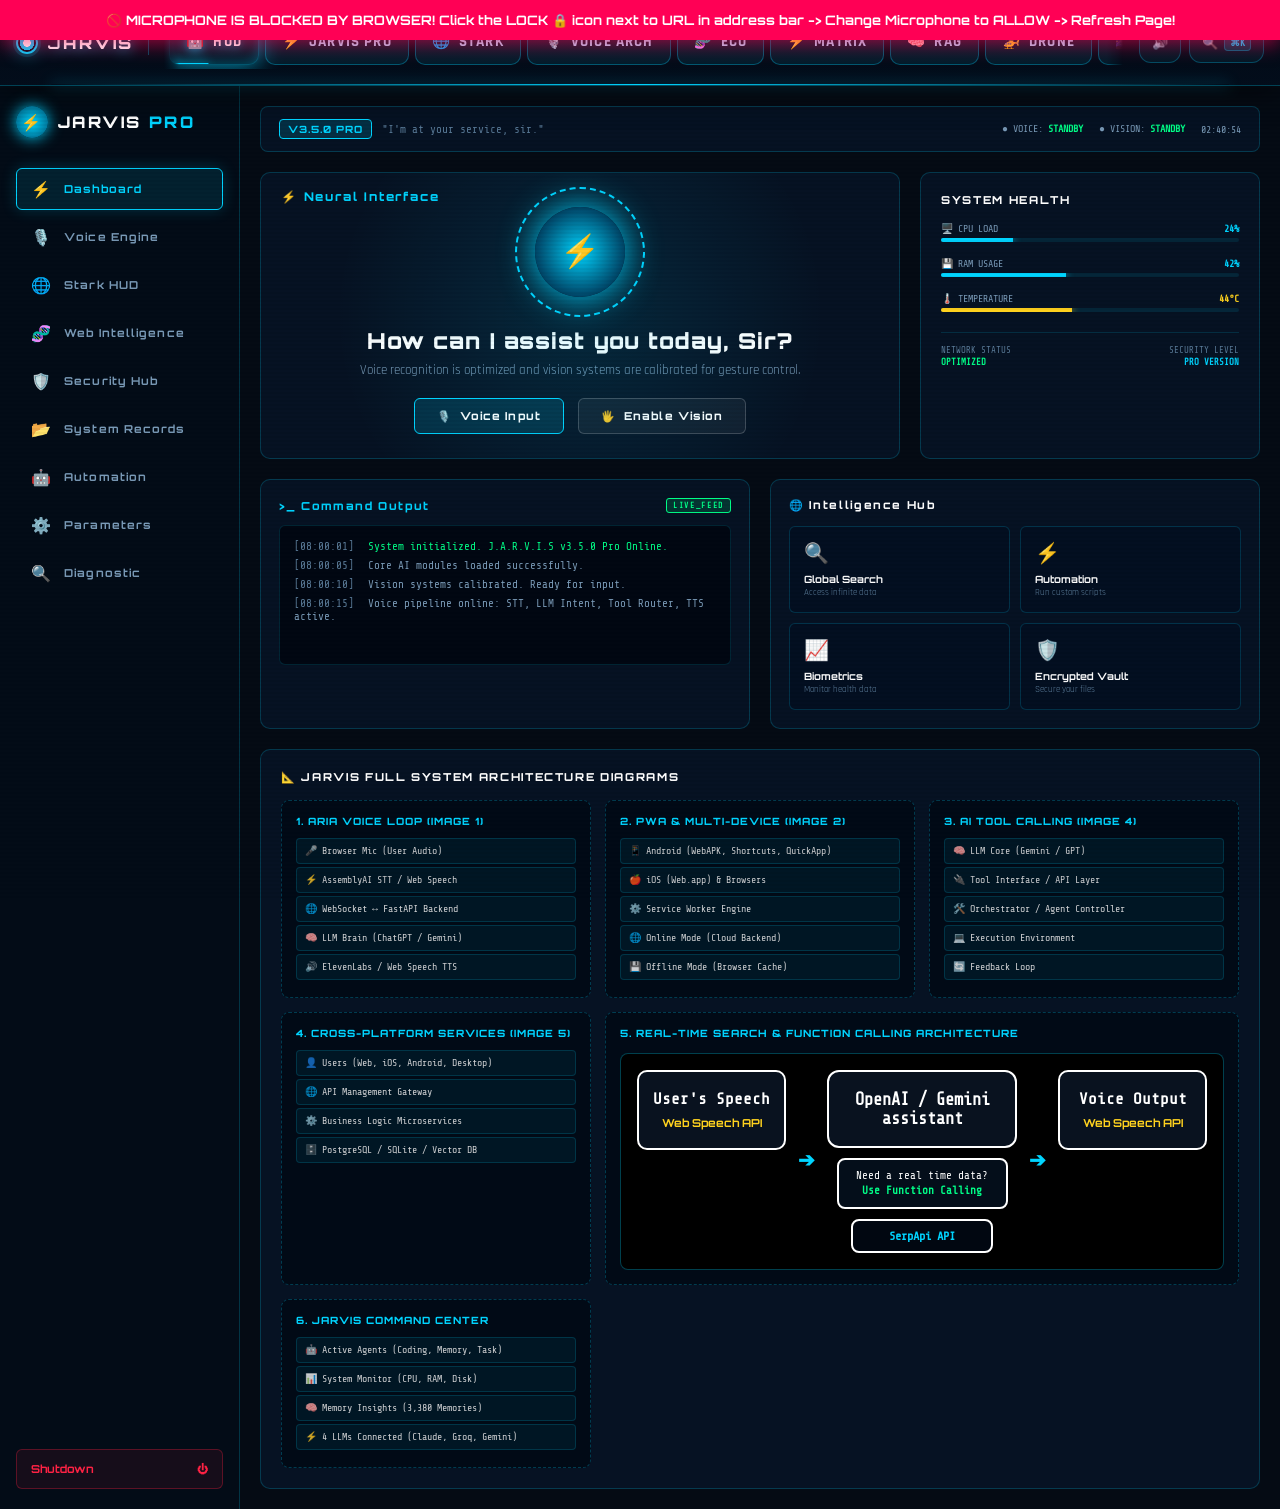
==== commit ae6f567b: "Update index.html to default to JARVIS PRO Dashboard design" ====
--- a/index.html
+++ b/index.html
@@ -2,494 +2,629 @@
 <html lang="en">
 <head>
   <meta charset="UTF-8">
-  <meta name="viewport" content="width=device-width, initial-scale=1.0">
-  <title>J.A.R.V.I.S. & KAREN — Stark AI Command Center</title>
-  <meta name="description" content="Stark Industries AI Command Center — Access JARVIS, FRIDAY, KAREN, EDITH and all major AI providers in one unified Iron Man HUD.">
+  <meta name="viewport" content="width=device-width, initial-scale=1.0, viewport-fit=cover">
+  <title>JARVIS PRO — Neural Interface & System Architecture</title>
+  <meta name="description" content="J.A.R.V.I.S. PRO Neural Interface — Next-Generation Voice Recognition, System Health Telemetry, AI Tool Calling Architecture, and Multi-Device Control Center.">
   <link rel="preconnect" href="https://fonts.googleapis.com">
   <link rel="preconnect" href="https://fonts.gstatic.com" crossorigin>
   <link href="https://fonts.googleapis.com/css2?family=Orbitron:wght@400;500;600;700;800;900&family=Rajdhani:wght@300;400;500;600;700&family=Share+Tech+Mono&display=swap" rel="stylesheet">
-  <link rel="manifest" href="manifest.json">
-  <meta name="theme-color" content="#00D4FF">
-  <meta name="mobile-web-app-capable" content="yes">
-  <meta name="apple-mobile-web-app-capable" content="yes">
-  <meta name="apple-mobile-web-app-status-bar-style" content="black-translucent">
   <link rel="stylesheet" href="style.css">
+  <link rel="stylesheet" href="shell.css">
+  <style>
+    :root {
+      --pro-bg: #050b14;
+      --pro-card: rgba(8, 20, 38, 0.85);
+      --pro-border: rgba(0, 212, 255, 0.2);
+      --pro-cyan: #00d4ff;
+      --pro-green: #00ff88;
+      --pro-red: #ff2244;
+      --pro-gold: #ffd21e;
+      --pro-purple: #a855f7;
+    }
+
+    html, body {
+      width: 100%; min-height: 100vh;
+      background: var(--pro-bg);
+      font-family: 'Rajdhani', sans-serif;
+      color: #c8e8ff;
+      overflow-x: hidden;
+    }
+
+    .scanlines {
+      position: fixed; inset: 0; z-index: 1000; pointer-events: none;
+      background: repeating-linear-gradient(0deg, transparent, transparent 2px, rgba(0,0,0,.04) 2px, rgba(0,0,0,.04) 4px);
+    }
+
+    /* PRO LAYOUT CONTAINER */
+    .pro-container {
+      display: grid;
+      grid-template-columns: 240px 1fr;
+      min-height: calc(100vh - 38px);
+    }
+    @media (max-width: 900px) {
+      .pro-container { grid-template-columns: 1fr; }
+    }
+
+    /* SIDEBAR */
+    .pro-sidebar {
+      background: rgba(4, 12, 24, 0.95);
+      border-right: 1px solid var(--pro-border);
+      padding: 20px 16px;
+      display: flex; flex-direction: column; justify-content: space-between;
+    }
+    .pro-brand {
+      display: flex; align-items: center; gap: 10px;
+      font-family: 'Orbitron', sans-serif;
+      font-size: 16px; font-weight: 900;
+      color: #fff; letter-spacing: 0.15em;
+      margin-bottom: 30px;
+    }
+    .pro-brand-ico {
+      width: 32px; height: 32px; border-radius: 50%;
+      background: radial-gradient(circle, var(--pro-cyan), #005577);
+      box-shadow: 0 0 15px var(--pro-cyan);
+      display: flex; align-items: center; justify-content: center;
+      font-size: 16px; color: #000; font-weight: bold;
+    }
+    .pro-brand span { color: var(--pro-cyan); }
+
+    .pro-nav { display: flex; flex-direction: column; gap: 6px; }
+    .pro-nav-item {
+      display: flex; align-items: center; gap: 12px;
+      padding: 10px 14px; border-radius: 6px;
+      font-family: 'Orbitron', sans-serif;
+      font-size: 11px; font-weight: 700; letter-spacing: 0.1em;
+      color: #7a9bb8; text-decoration: none;
+      transition: all 0.2s;
+      border: 1px solid transparent;
+      cursor: pointer;
+    }
+    .pro-nav-item:hover, .pro-nav-item.active {
+      color: #fff; background: rgba(0, 212, 255, 0.1);
+      border-color: rgba(0, 212, 255, 0.3);
+      box-shadow: 0 0 15px rgba(0, 212, 255, 0.2);
+    }
+    .pro-nav-item.active {
+      color: var(--pro-cyan);
+      border-color: var(--pro-cyan);
+    }
+    .pro-nav-item .ico { font-size: 16px; }
+
+    .pro-nav-foot { display: flex; flex-direction: column; gap: 6px; margin-top: 20px; }
+    .pro-shutdown-btn {
+      display: flex; align-items: center; justify-content: space-between;
+      padding: 12px 14px; border-radius: 6px;
+      background: rgba(255, 34, 68, 0.08);
+      border: 1px solid rgba(255, 34, 68, 0.3);
+      color: var(--pro-red);
+      font-family: 'Orbitron', sans-serif; font-size: 11px; font-weight: 700;
+      cursor: pointer; transition: all 0.2s;
+    }
+    .pro-shutdown-btn:hover {
+      background: rgba(255, 34, 68, 0.25);
+      box-shadow: 0 0 20px rgba(255, 34, 68, 0.4);
+    }
+
+    /* MAIN CONTENT */
+    .pro-main {
+      padding: 20px;
+      display: flex; flex-direction: column; gap: 20px;
+    }
+
+    /* HEADER BAR */
+    .pro-header {
+      display: flex; align-items: center; justify-content: space-between;
+      padding: 12px 18px;
+      background: var(--pro-card);
+      border: 1px solid var(--pro-border);
+      border-radius: 8px;
+    }
+    .pro-version-badge {
+      display: flex; align-items: center; gap: 10px;
+    }
+    .v-pill {
+      background: rgba(0, 212, 255, 0.15); border: 1px solid var(--pro-cyan);
+      border-radius: 4px; padding: 3px 8px;
+      font-family: 'Orbitron', sans-serif; font-size: 10px; font-weight: 800;
+      color: var(--pro-cyan); letter-spacing: 0.1em;
+    }
+    .v-quote { font-family: 'Share Tech Mono', monospace; font-size: 11px; color: #5a7b98; }
+
+    .pro-status-indicators {
+      display: flex; align-items: center; gap: 16px;
+      font-family: 'Share Tech Mono', monospace; font-size: 10px; color: #7a9bb8;
+    }
+    .pro-status-indicators span b { color: var(--pro-green); }
+
+    /* DASHBOARD GRID */
+    .dash-grid {
+      display: grid;
+      grid-template-columns: 1fr 340px;
+      gap: 20px;
+    }
+    @media (max-width: 1100px) {
+      .dash-grid { grid-template-columns: 1fr; }
+    }
+
+    /* NEURAL INTERFACE HERO */
+    .neural-card {
+      background: var(--pro-card);
+      border: 1px solid var(--pro-border);
+      border-radius: 10px; padding: 24px;
+      display: flex; flex-direction: column; align-items: center; justify-content: center;
+      text-align: center; position: relative; overflow: hidden;
+      min-height: 280px;
+    }
+    .neural-card::before {
+      content: ''; position: absolute; inset: 0;
+      background: radial-gradient(circle at center, rgba(0, 212, 255, 0.12), transparent 70%);
+      pointer-events: none;
+    }
+
+    .neural-title {
+      position: absolute; top: 16px; left: 20px;
+      font-family: 'Orbitron', sans-serif; font-size: 12px; font-weight: 800;
+      color: var(--pro-cyan); letter-spacing: 0.15em;
+      display: flex; align-items: center; gap: 8px;
+    }
+
+    .neural-orb-wrap {
+      position: relative; width: 110px; height: 110px; margin-bottom: 20px;
+      display: flex; align-items: center; justify-content: center;
+    }
+    .neural-orb-ring {
+      position: absolute; inset: -10px; border-radius: 50%;
+      border: 2px dashed var(--pro-cyan);
+      animation: rotateRing 15s linear infinite;
+    }
+    .neural-orb-core {
+      width: 90px; height: 90px; border-radius: 50%;
+      background: radial-gradient(circle, #00d4ff 0%, #004466 70%, #020b18 100%);
+      box-shadow: 0 0 35px var(--pro-cyan);
+      display: flex; align-items: center; justify-content: center;
+      cursor: pointer; transition: all 0.3s;
+    }
+    .neural-orb-core:hover {
+      transform: scale(1.08);
+      box-shadow: 0 0 50px var(--pro-cyan), 0 0 80px rgba(0,212,255,0.4);
+    }
+    .neural-orb-core .ico { font-size: 32px; color: #fff; }
+
+    @keyframes rotateRing { 0% { transform: rotate(0deg); } 100% { transform: rotate(360deg); } }
+
+    .neural-headline {
+      font-family: 'Orbitron', sans-serif;
+      font-size: 22px; font-weight: 900; color: #fff;
+      margin-bottom: 8px; letter-spacing: 0.05em;
+    }
+    .neural-desc {
+      font-size: 13px; color: #7a9bb8; max-width: 500px; margin-bottom: 20px;
+    }
+    .neural-actions { display: flex; gap: 14px; }
+    .n-btn {
+      padding: 10px 22px; border-radius: 6px;
+      font-family: 'Orbitron', sans-serif; font-size: 11px; font-weight: 800;
+      letter-spacing: 0.1em; cursor: pointer; transition: all 0.2s;
+      display: flex; align-items: center; gap: 8px;
+    }
+    .n-btn.primary {
+      background: rgba(0, 212, 255, 0.15); border: 1px solid var(--pro-cyan); color: #fff;
+    }
+    .n-btn.primary:hover {
+      background: var(--pro-cyan); color: #000; box-shadow: 0 0 20px var(--pro-cyan);
+    }
+    .n-btn.secondary {
+      background: rgba(255, 255, 255, 0.05); border: 1px solid rgba(255, 255, 255, 0.2); color: #fff;
+    }
+    .n-btn.secondary:hover {
+      border-color: #fff; background: rgba(255, 255, 255, 0.15);
+    }
+
+    /* SYSTEM HEALTH CARD */
+    .health-card {
+      background: var(--pro-card);
+      border: 1px solid var(--pro-border);
+      border-radius: 10px; padding: 20px;
+      display: flex; flex-direction: column; gap: 16px;
+    }
+    .health-hdr {
+      font-family: 'Orbitron', sans-serif; font-size: 11px; font-weight: 800;
+      color: #fff; letter-spacing: 0.15em;
+    }
+    .h-metric { display: flex; flex-direction: column; gap: 4px; }
+    .h-row { display: flex; justify-content: space-between; font-family: 'Share Tech Mono', monospace; font-size: 10px; color: #7a9bb8; }
+    .h-row b { color: var(--pro-cyan); }
+    .h-bar { height: 4px; background: rgba(0, 212, 255, 0.1); border-radius: 2px; overflow: hidden; }
+    .h-fill { height: 100%; background: var(--pro-cyan); box-shadow: 0 0 8px var(--pro-cyan); }
+
+    .h-foot {
+      display: flex; justify-content: space-between;
+      border-top: 1px solid rgba(0, 212, 255, 0.15);
+      padding-top: 12px; margin-top: 4px;
+      font-family: 'Share Tech Mono', monospace; font-size: 9px;
+    }
+    .h-foot-item { display: flex; flex-direction: column; gap: 2px; }
+    .h-foot-lbl { color: #5a7b98; }
+    .h-foot-val { font-weight: bold; color: var(--pro-green); }
+
+    /* LOWER GRID */
+    .lower-grid {
+      display: grid; grid-template-columns: 1fr 1fr; gap: 20px;
+    }
+    @media (max-width: 900px) { .lower-grid { grid-template-columns: 1fr; } }
+
+    /* COMMAND FEED TERMINAL */
+    .terminal-card {
+      background: var(--pro-card);
+      border: 1px solid var(--pro-border);
+      border-radius: 10px; padding: 18px;
+      display: flex; flex-direction: column; gap: 12px;
+    }
+    .term-hdr {
+      display: flex; align-items: center; justify-content: space-between;
+      font-family: 'Orbitron', sans-serif; font-size: 11px; font-weight: 800;
+      color: var(--pro-cyan); letter-spacing: 0.15em;
+    }
+    .term-badge {
+      font-family: 'Share Tech Mono', monospace; font-size: 8px;
+      background: rgba(0, 255, 136, 0.15); border: 1px solid var(--pro-green);
+      color: var(--pro-green); padding: 2px 6px; border-radius: 3px;
+    }
+    .term-box {
+      background: #010712; border: 1px solid rgba(0, 212, 255, 0.15);
+      border-radius: 6px; padding: 14px; min-height: 140px;
+      font-family: 'Share Tech Mono', monospace; font-size: 11px;
+      color: #7a9bb8; display: flex; flex-direction: column; gap: 6px;
+    }
+    .term-line { color: #00ff88; }
+    .term-time { color: #5a7b98; margin-right: 8px; }
+
+    /* INTELLIGENCE HUB */
+    .intel-card {
+      background: var(--pro-card);
+      border: 1px solid var(--pro-border);
+      border-radius: 10px; padding: 18px;
+      display: flex; flex-direction: column; gap: 14px;
+    }
+    .intel-grid {
+      display: grid; grid-template-columns: 1fr 1fr; gap: 10px;
+    }
+    .intel-item {
+      background: rgba(4, 16, 34, 0.9);
+      border: 1px solid rgba(0, 212, 255, 0.18);
+      border-radius: 6px; padding: 14px;
+      cursor: pointer; transition: all 0.2s;
+    }
+    .intel-item:hover {
+      border-color: var(--pro-cyan);
+      background: rgba(0, 212, 255, 0.1);
+      transform: translateY(-2px);
+    }
+    .intel-ico { font-size: 20px; color: var(--pro-cyan); margin-bottom: 6px; }
+    .intel-title { font-family: 'Orbitron', sans-serif; font-size: 10px; font-weight: 700; color: #fff; margin-bottom: 2px; }
+    .intel-sub { font-size: 9px; color: #5a7b98; }
+
+    /* DIAGRAM SECTION */
+    .diagrams-section {
+      background: var(--pro-card);
+      border: 1px solid var(--pro-border);
+      border-radius: 10px; padding: 20px;
+      display: flex; flex-direction: column; gap: 16px;
+    }
+    .diag-grid {
+      display: grid; grid-template-columns: repeat(3, 1fr); gap: 14px;
+    }
+    @media (max-width: 1100px) { .diag-grid { grid-template-columns: 1fr; } }
+
+    .diag-card {
+      background: rgba(2, 10, 22, 0.9);
+      border: 1px dashed rgba(0, 212, 255, 0.25);
+      border-radius: 8px; padding: 14px;
+      display: flex; flex-direction: column; gap: 8px;
+    }
+    .diag-title {
+      font-family: 'Orbitron', sans-serif; font-size: 10px; font-weight: 800;
+      color: var(--pro-cyan); letter-spacing: 0.1em;
+    }
+    .diag-flow {
+      font-family: 'Share Tech Mono', monospace; font-size: 10px;
+      color: #8aaabb; line-height: 1.6;
+    }
+    .diag-step {
+      background: rgba(0, 212, 255, 0.08); border: 1px solid rgba(0, 212, 255, 0.2);
+      border-radius: 4px; padding: 4px 8px; margin: 3px 0; color: #fff;
+    }
+  </style>
 </head>
 <body>
-  <div class="scanlines"></div>
-  <div class="bg-grid"></div>
-  <canvas id="particleCanvas"></canvas>
-
-  <!-- Boot Sequence -->
-  <div id="bootOverlay" class="boot-overlay">
-    <div class="boot-content">
-      <div class="boot-reactor">
-        <svg viewBox="0 0 240 240" class="boot-svg">
-          <circle cx="120" cy="120" r="110" class="boot-r1"/>
-          <circle cx="120" cy="120" r="88"  class="boot-r2"/>
-          <circle cx="120" cy="120" r="66"  class="boot-r3"/>
-          <circle cx="120" cy="120" r="44"  class="boot-r4"/>
-          <polygon points="120,72 152,96 152,144 120,168 88,144 88,96" class="boot-hex"/>
-          <circle cx="120" cy="120" r="22"  class="boot-core"/>
-          <text x="120" y="220" class="boot-mark" text-anchor="middle">STARK INDUSTRIES</text>
-        </svg>
-      </div>
-      <div class="boot-lines" id="bootLines"></div>
-      <div class="boot-bar-wrap">
-        <div class="boot-bar" id="bootBar"></div>
-        <span class="boot-pct" id="bootPct">0%</span>
+
+<div class="scanlines"></div>
+
+<div class="pro-container">
+
+  <!-- SIDEBAR -->
+  <aside class="pro-sidebar">
+    <div>
+      <div class="pro-brand">
+        <div class="pro-brand-ico">⚡</div>
+        <div>JARVIS <span>PRO</span></div>
+      </div>
+
+      <div class="pro-nav">
+        <a class="pro-nav-item active" href="index.html"><span class="ico">⚡</span> Dashboard</a>
+        <a class="pro-nav-item" href="voice_architecture.html"><span class="ico">🎙️</span> Voice Engine</a>
+        <a class="pro-nav-item" href="stark_hud.html"><span class="ico">🌐</span> Stark HUD</a>
+        <a class="pro-nav-item" href="ai_ecosystem.html"><span class="ico">🧬</span> Web Intelligence</a>
+        <a class="pro-nav-item" href="cyber_soc.html"><span class="ico">🛡️</span> Security Hub</a>
+        <a class="pro-nav-item" href="ai_llm_rag.html"><span class="ico">📂</span> System Records</a>
+        <a class="pro-nav-item" href="drone_control.html"><span class="ico">🤖</span> Automation</a>
+        <a class="pro-nav-item" href="code_studio.html"><span class="ico">⚙️</span> Parameters</a>
+        <a class="pro-nav-item" href="tracker.html"><span class="ico">🔍</span> Diagnostic</a>
       </div>
     </div>
-  </div>
-
-  <!-- MAIN HUD -->
-  <div id="mainHUD" class="main-hud hidden">
-
-    <!-- Header -->
-    <header class="hud-header">
-      <div class="hl">
-        <div class="logo-mark"><span class="logo-s">S</span>TARK</div>
-        <div class="vline"></div>
-        <div class="main-nav-links">
-          <a href="index.html"            class="nav-tab active" data-label="HUD">🤖 <span>HUD</span></a>
-          <a href="stark_hud.html"        class="nav-tab" data-label="STARK HUD">🌐 <span>STARK HUD</span></a>
-          <a href="ai_ecosystem.html"     class="nav-tab" data-label="AI ECO">🧬 <span>AI ECO</span></a>
-          <a href="ai_master_matrix.html" class="nav-tab" data-label="MATRIX">⚡ <span>MATRIX</span></a>
-          <a href="ai_llm_rag.html"        class="nav-tab" data-label="LLM & RAG">🧠 <span>LLM & RAG</span></a>
-          <a href="3d_lab.html"           class="nav-tab" data-label="3D LAB">🌌 <span>3D LAB</span></a>
-          <a href="tracker.html"          class="nav-tab" data-label="TRACKER">🛰️ <span>TRACKER</span></a>
-          <a href="code_studio.html"      class="nav-tab" data-label="CODE">🧠 <span>CODE</span></a>
-          <a href="cyber_soc.html"        class="nav-tab" data-label="CYBER">🛡️ <span>CYBER</span></a>
-          <a href="cmd_hacker.html"       class="nav-tab" data-label="TERMINAL">💻 <span>TERMINAL</span></a>
-        </div>
-      </div>
-      <div class="hc">
-        <div class="clock" id="clock">00:00:00</div>
-        <div class="clockdate" id="clockDate">STARDATE —</div>
-      </div>
-      <div class="hr">
-        <div class="sys-status">
-          <div class="sdot pulse" id="sysDot"></div>
-          <span class="slabel" id="sysLabel">ONLINE</span>
-        <button class="hbtn" id="fullscreenBtn" title="Toggle Fullscreen Multitasking Mode" onclick="window.JarvisApp?.toggleFullscreen();">🖥️</button>
-        <button class="hbtn" id="agentLauncherBtn" title="Launch Native Background Agent (Always-Listening)" onclick="alert('🤖 STARK BACKGROUND AGENT LAUNCHER\n\nTo run the native always-listening Python background agent on your PC:\n\n1. Open your Command Prompt / Terminal\n2. Navigate to: c:\\wamp64\\www\\jarvis\n3. Run: python jarvis_agent.py\n(Or double-click start_jarvis.bat)');">🤖</button>
-        <button class="hbtn" id="suitStudioBtn" title="Iron Man AI Suit-Up Studio">🚀</button>
-        <button class="hbtn" id="personaBtn" title="Switch AI Persona (JARVIS, KAREN, CHITTI, FRIDAY, EDITH)">🎭</button>
-        <button class="hbtn" id="toolsBtn" title="Tools & Suit Protocols">🛠</button>
-        <button class="hbtn" id="voiceBtn" title="Voice Mode">🎤</button>
-        <button class="hbtn" id="settingsBtn" title="API Keys">⚙</button>
-        <a href="login.html" class="hbtn" title="Stark Biometric Security Portal Login">🔐</a>
+
+    <div class="pro-nav-foot">
+      <button class="pro-shutdown-btn" onclick="alert('JARVIS Standing down. Voice system in standby mode.');">
+        <span>Shutdown</span> <span>⏻</span>
+      </button>
+    </div>
+  </aside>
+
+  <!-- MAIN AREA -->
+  <main class="pro-main">
+
+    <!-- HEADER BAR -->
+    <header class="pro-header">
+      <div class="pro-version-badge">
+        <span class="v-pill">V3.5.0 PRO</span>
+        <span class="v-quote">"I'm at your service, sir."</span>
+      </div>
+      <div class="pro-status-indicators">
+        <span>● VOICE: <b>STANDBY</b></span>
+        <span>● VISION: <b>STANDBY</b></span>
+        <span id="liveClockPro">00:00:00</span>
       </div>
     </header>
 
-    <!-- Body -->
-    <main class="hud-body">
-
-      <!-- LEFT PANEL -->
-      <aside class="lpanel panel">
-        <div class="panel-hdr"><span class="panel-title">SYSTEM & SUIT DIAGNOSTICS</span></div>
-        <div class="panel-body">
-
-          <!-- Current Persona Card -->
-          <div class="persona-card" id="personaCard">
-            <div class="pc-avatar" id="pcAvatar">J</div>
-            <div class="pc-info">
-              <div class="pc-name" id="pcName">J.A.R.V.I.S.</div>
-              <div class="pc-sub" id="pcSub">STARK INDUSTRIES AI</div>
+    <!-- TOP DASHBOARD GRID -->
+    <div class="dash-grid">
+
+      <!-- NEURAL INTERFACE HERO -->
+      <div class="neural-card">
+        <div class="neural-title">⚡ Neural Interface</div>
+
+        <div class="neural-orb-wrap">
+          <div class="neural-orb-ring"></div>
+          <div class="neural-orb-core" onclick="window.JarvisVoice?.toggle();">
+            <span class="ico">⚡</span>
+          </div>
+        </div>
+
+        <div class="neural-headline">How can I assist you today, Sir?</div>
+        <div class="neural-desc">
+          Voice recognition is optimized and vision systems are calibrated for gesture control.
+        </div>
+
+        <div class="neural-actions">
+          <button class="n-btn primary" onclick="window.JarvisVoice?.start();">
+            <span>🎙️</span> Voice Input
+          </button>
+          <button class="n-btn secondary" onclick="window.JarvisTools?.computerVisionScan();">
+            <span>🖐️</span> Enable Vision
+          </button>
+        </div>
+      </div>
+
+      <!-- SYSTEM HEALTH -->
+      <div class="health-card">
+        <div class="health-hdr">SYSTEM HEALTH</div>
+
+        <div class="h-metric">
+          <div class="h-row"><span>🖥️ CPU LOAD</span><b>24%</b></div>
+          <div class="h-bar"><div class="h-fill" style="width:24%;"></div></div>
+        </div>
+
+        <div class="h-metric">
+          <div class="h-row"><span>💾 RAM USAGE</span><b>42%</b></div>
+          <div class="h-bar"><div class="h-fill" style="width:42%;"></div></div>
+        </div>
+
+        <div class="h-metric">
+          <div class="h-row"><span>🌡️ TEMPERATURE</span><b style="color:var(--pro-gold);">44°C</b></div>
+          <div class="h-bar"><div class="h-fill" style="width:44%; background:var(--pro-gold); box-shadow:0 0 8px var(--pro-gold);"></div></div>
+        </div>
+
+        <div class="h-foot">
+          <div class="h-foot-item">
+            <span class="h-foot-lbl">NETWORK STATUS</span>
+            <span class="h-foot-val">OPTIMIZED</span>
+          </div>
+          <div class="h-foot-item" style="text-align:right;">
+            <span class="h-foot-lbl">SECURITY LEVEL</span>
+            <span class="h-foot-val" style="color:var(--pro-cyan);">PRO VERSION</span>
+          </div>
+        </div>
+      </div>
+
+    </div>
+
+    <!-- LOWER GRID -->
+    <div class="lower-grid">
+
+      <!-- COMMAND OUTPUT TERMINAL -->
+      <div class="terminal-card">
+        <div class="term-hdr">
+          <span>>_ Command Output</span>
+          <span class="term-badge">LIVE_FEED</span>
+        </div>
+        <div class="term-box" id="proTerminalBox">
+          <div><span class="term-time">[08:00:01]</span> <span class="term-line">System initialized. J.A.R.V.I.S v3.5.0 Pro Online.</span></div>
+          <div><span class="term-time">[08:00:05]</span> Core AI modules loaded successfully.</div>
+          <div><span class="term-time">[08:00:10]</span> Vision systems calibrated. Ready for input.</div>
+          <div><span class="term-time">[08:00:15]</span> Voice pipeline online: STT, LLM Intent, Tool Router, TTS active.</div>
+        </div>
+      </div>
+
+      <!-- INTELLIGENCE HUB -->
+      <div class="intel-card">
+        <div class="health-hdr">🌐 Intelligence Hub</div>
+
+        <div class="intel-grid">
+          <div class="intel-item" onclick="window.JarvisTools?.browserSearchWeb();">
+            <div class="intel-ico">🔍</div>
+            <div class="intel-title">Global Search</div>
+            <div class="intel-sub">Access infinite data</div>
+          </div>
+
+          <div class="intel-item" onclick="window.JarvisTools?.runCodeSandbox();">
+            <div class="intel-ico">⚡</div>
+            <div class="intel-title">Automation</div>
+            <div class="intel-sub">Run custom scripts</div>
+          </div>
+
+          <div class="intel-item" onclick="window.JarvisTools?.suitDiagnostic();">
+            <div class="intel-ico">📈</div>
+            <div class="intel-title">Biometrics</div>
+            <div class="intel-sub">Monitor health data</div>
+          </div>
+
+          <div class="intel-item" onclick="window.JarvisTools?.databaseQueryAssistant();">
+            <div class="intel-ico">🛡️</div>
+            <div class="intel-title">Encrypted Vault</div>
+            <div class="intel-sub">Secure your files</div>
+          </div>
+        </div>
+      </div>
+
+    </div>
+
+    <!-- DIAGRAMS SECTION FROM USER REFERENCE PICS -->
+    <div class="diagrams-section">
+      <div class="health-hdr">📐 JARVIS FULL SYSTEM ARCHITECTURE DIAGRAMS</div>
+
+      <div class="diag-grid">
+
+        <!-- Diagram 1 -->
+        <div class="diag-card">
+          <div class="diag-title">1. ARIA VOICE LOOP (IMAGE 1)</div>
+          <div class="diag-flow">
+            <div class="diag-step">🎤 Browser Mic (User Audio)</div>
+            <div class="diag-step">⚡ AssemblyAI STT / Web Speech</div>
+            <div class="diag-step">🌐 WebSocket ↔ FastAPI Backend</div>
+            <div class="diag-step">🧠 LLM Brain (ChatGPT / Gemini)</div>
+            <div class="diag-step">🔊 ElevenLabs / Web Speech TTS</div>
+          </div>
+        </div>
+
+        <!-- Diagram 2 -->
+        <div class="diag-card">
+          <div class="diag-title">2. PWA & MULTI-DEVICE (IMAGE 2)</div>
+          <div class="diag-flow">
+            <div class="diag-step">📱 Android (WebAPK, Shortcuts, QuickApp)</div>
+            <div class="diag-step">🍎 iOS (Web.app) & Browsers</div>
+            <div class="diag-step">⚙️ Service Worker Engine</div>
+            <div class="diag-step">🌐 Online Mode (Cloud Backend)</div>
+            <div class="diag-step">💾 Offline Mode (Browser Cache)</div>
+          </div>
+        </div>
+
+        <!-- Diagram 3 -->
+        <div class="diag-card">
+          <div class="diag-title">3. AI TOOL CALLING (IMAGE 4)</div>
+          <div class="diag-flow">
+            <div class="diag-step">🧠 LLM Core (Gemini / GPT)</div>
+            <div class="diag-step">🔌 Tool Interface / API Layer</div>
+            <div class="diag-step">🛠️ Orchestrator / Agent Controller</div>
+            <div class="diag-step">💻 Execution Environment</div>
+            <div class="diag-step">🔄 Feedback Loop</div>
+          </div>
+        </div>
+
+        <!-- Diagram 4 -->
+        <div class="diag-card">
+          <div class="diag-title">4. CROSS-PLATFORM SERVICES (IMAGE 5)</div>
+          <div class="diag-flow">
+            <div class="diag-step">👤 Users (Web, iOS, Android, Desktop)</div>
+            <div class="diag-step">🌐 API Management Gateway</div>
+            <div class="diag-step">⚙️ Business Logic Microservices</div>
+            <div class="diag-step">🗄️ PostgreSQL / SQLite / Vector DB</div>
+          </div>
+        </div>
+
+        <!-- Diagram 5 -->
+        <div class="diag-card" style="grid-column: span 2;">
+          <div class="diag-title">5. REAL-TIME SEARCH & FUNCTION CALLING ARCHITECTURE</div>
+          <div style="padding: 16px; background: #000; border-radius: 8px; border: 1px solid rgba(0,212,255,0.3); margin-top: 6px;">
+            <div style="display: flex; justify-content: space-between; align-items: flex-start; gap: 12px; flex-wrap: wrap; text-align: center;">
+              
+              <!-- User's Speech -->
+              <div style="flex: 1; min-width: 140px; border: 2px solid #ffffff; border-radius: 10px; padding: 18px 10px; background: rgba(10, 20, 35, 0.9);">
+                <div style="font-family: 'Share Tech Mono', sans-serif; font-size: 16px; font-weight: 800; color: #ffffff; margin-bottom: 8px;">User's Speech</div>
+                <div style="font-family: 'Orbitron', sans-serif; font-size: 11px; color: #ffd21e; font-weight: 700;">Web Speech API</div>
+              </div>
+
+              <!-- Arrow -->
+              <div style="font-size: 20px; color: #00d4ff; align-self: center; font-weight: bold;">➔</div>
+
+              <!-- OpenAI / Gemini Assistant -->
+              <div style="flex: 1.5; min-width: 190px; display: flex; flex-direction: column; gap: 10px; align-items: center;">
+                <div style="width: 100%; border: 2px solid #ffffff; border-radius: 12px; padding: 18px 10px; background: rgba(10, 20, 35, 0.9);">
+                  <div style="font-family: 'Share Tech Mono', sans-serif; font-size: 17px; font-weight: 800; color: #ffffff;">OpenAI / Gemini assistant</div>
+                </div>
+                
+                <!-- Function Calling Box -->
+                <div style="width: 90%; border: 2px solid #ffffff; border-radius: 8px; padding: 8px; background: rgba(5, 15, 28, 0.95);">
+                  <div style="font-family: 'Share Tech Mono', monospace; font-size: 11px; color: #ffffff; line-height: 1.4;">Need a real time data?<br><span style="color:#00ff88; font-weight:bold;">Use Function Calling</span></div>
+                </div>
+
+                <!-- SerpApi API Box -->
+                <div style="width: 75%; border: 2px solid #ffffff; border-radius: 8px; padding: 8px; background: rgba(2, 8, 18, 0.95);">
+                  <div style="font-family: 'Share Tech Mono', monospace; font-size: 12px; font-weight: 800; color: #00d4ff;">SerpApi API</div>
+                </div>
+              </div>
+
+              <!-- Arrow -->
+              <div style="font-size: 20px; color: #00d4ff; align-self: center; font-weight: bold;">➔</div>
+
+              <!-- Voice Output -->
+              <div style="flex: 1; min-width: 140px; border: 2px solid #ffffff; border-radius: 10px; padding: 18px 10px; background: rgba(10, 20, 35, 0.9);">
+                <div style="font-family: 'Share Tech Mono', sans-serif; font-size: 16px; font-weight: 800; color: #ffffff; margin-bottom: 8px;">Voice Output</div>
+                <div style="font-family: 'Orbitron', sans-serif; font-size: 11px; color: #ffd21e; font-weight: 700;">Web Speech API</div>
+              </div>
+
             </div>
-            <div class="pc-status">ACTIVE</div>
-          </div>
-
-          <div class="divline"></div>
-
-          <!-- System & Suit metrics -->
-          <div class="metrics">
-            <div class="metric">
-              <span class="met-lbl">NEURAL CORE</span>
-              <div class="met-bar"><div class="met-fill" style="width:94%"></div></div>
-              <span class="met-val">94%</span>
-            </div>
-            <div class="metric">
-              <span class="met-lbl">WEB FLUID</span>
-              <div class="met-bar"><div class="met-fill" style="width:92%; background: linear-gradient(90deg, #ff2d7b, #ff6b35);"></div></div>
-              <span class="met-val">92%</span>
-            </div>
-            <div class="metric">
-              <span class="met-lbl">SUIT MESH</span>
-              <div class="met-bar"><div class="met-fill" style="width:98%; background: linear-gradient(90deg, #00ff88, #00d4ff);"></div></div>
-              <span class="met-val">98%</span>
-            </div>
-            <div class="metric">
-              <span class="met-lbl">VOICE I/O</span>
-              <div class="met-bar"><div class="met-fill orange" id="voiceBar" style="width:0%"></div></div>
-              <span class="met-val" id="voiceVal">OFF</span>
-            </div>
-            <div class="metric">
-              <span class="met-lbl">API LINKS</span>
-              <div class="met-bar"><div class="met-fill gold" id="apiBar" style="width:0%"></div></div>
-              <span class="met-val" id="apiVal">0/0</span>
-            </div>
-          </div>
-
-          <div class="divline"></div>
-
-          <!-- Suit Protocols Status -->
-          <div class="sect-label">SUIT PROTOCOLS</div>
-          <div class="status-group">
-            <div class="status-item" style="display:flex; justify-content:space-between; font-size:11px; margin-bottom:4px;">
-              <span class="status-label">BABY MONITOR:</span>
-              <span class="status-val ok" id="babyMonitorStatus">UNLOCKED</span>
-            </div>
-            <div class="status-item" style="display:flex; justify-content:space-between; font-size:11px; margin-bottom:4px;">
-              <span class="status-label">SPIDER-SENSE:</span>
-              <span class="status-val ok">ACTIVE</span>
-            </div>
-            <div class="status-item" style="display:flex; justify-content:space-between; font-size:11px;">
-              <span class="status-label">INSTANT KILL:</span>
-              <span class="status-val" style="color:var(--cd);">STANDBY</span>
-            </div>
-          </div>
-
-          <div class="divline"></div>
-
-          <!-- Provider list -->
-          <div class="sect-label">AI PROVIDERS</div>
-          <div id="providerList" class="provider-list"></div>
-
-          <div class="divline"></div>
-
-          <!-- History -->
-          <div class="sect-label">RECENT SESSIONS</div>
-          <div id="historyList" class="history-list"></div>
-        </div>
-      </aside>
-
-      <!-- CENTER -->
-      <section class="center-col">
-
-        <!-- Arc Reactor -->
-        <div class="reactor-wrap" id="reactorWrap">
-          <canvas id="arcCanvas" width="260" height="260"></canvas>
-          <div class="reactor-lbl" id="reactorLbl">MARK IV</div>
-        </div>
-
-        <!-- Provider Tabs -->
-        <div class="ptabs" id="providerTabs"></div>
-
-        <!-- Chat -->
-        <div class="chat-panel" id="chatPanel">
-          <div class="chat-hdr">
-            <div class="chat-pname" id="chatPName">SELECT PROVIDER</div>
-            <select id="modelSel" class="hud-sel"></select>
-            <button class="hbtn sm" id="clearBtn">✕ CLEAR</button>
-          </div>
-          <div class="chat-msgs" id="chatMsgs">
-            <div class="welcome" id="welcomeMsg">
-              <div class="wt" id="welcomeTitle">GOOD EVENING.</div>
-              <div class="ws" id="welcomeSub">All systems nominal. Select a provider to begin.</div>
-            </div>
-          </div>
-          <div class="chat-foot">
-            <div class="voice-ind" id="voiceInd">
-              <div class="vwaves"><span></span><span></span><span></span><span></span><span></span></div>
-              <span class="vtext">LISTENING...</span>
-            </div>
-            <div class="input-row">
-              <input type="file" id="imgUploadInp" accept="image/*" style="display:none;" />
-              <button class="send-btn" id="imgUploadBtn" title="Upload Photo for AI Vision Analysis" style="background:rgba(0,210,255,0.15); border:1px solid var(--c1); color:var(--c1);">
-                📷
-              </button>
-              <textarea id="chatInput" class="chat-inp" placeholder="Enter command, ask code, or speak to JARVIS..." rows="1"></textarea>
-              <button class="send-btn voice-input-btn" id="micInputBtn" title="Click to Speak">
-                🎙️
-              </button>
-              <button class="send-btn" id="sendBtn" title="Send">
-                <svg viewBox="0 0 24 24" fill="currentColor"><path d="M2 21L23 12 2 3v7l15 2-15 2z"/></svg>
-              </button>
-            </div>
-          </div>
-        </div>
-      </section>
-
-      <!-- RIGHT PANEL -->
-      <aside class="rpanel panel">
-        <div class="panel-hdr"><span class="panel-title">INTELLIGENCE & PROTOCOLS</span></div>
-        <div class="panel-body">
-
-          <!-- Tactical Radar Sweeper Canvas -->
-          <div class="radar-container" style="text-align:center; margin-bottom:8px; position:relative;">
-            <canvas id="radarCanvas" width="200" height="130" style="background:rgba(0,0,0,0.3); border:1px solid var(--brd); border-radius:6px; box-shadow:var(--glow1);"></canvas>
-            <div style="font-family:var(--fhud); font-size:8px; color:var(--c1); letter-spacing:0.15em; margin-top:2px;">LIVE TACTICAL RADAR — SCANNING</div>
-          </div>
-
-          <!-- Stats -->
-          <div class="stat-grid">
-            <div class="stat-card"><div class="sv" id="sMsgs">0</div><div class="sk">MESSAGES</div></div>
-            <div class="stat-card"><div class="sv" id="sTok">0</div><div class="sk">EST. TOKENS</div></div>
-            <div class="stat-card full"><div class="sv" id="sProv">0</div><div class="sk">PROVIDERS ACTIVE</div></div>
-          </div>
-
-          <div class="divline"></div>
-
-          <!-- Suit & Tools Panel -->
-          <div id="toolsPanel" class="tools-panel">
-            <div class="sect-label">🕸️ SUIT & SWARM PROTOCOLS</div>
-            <div class="tool-btns" style="grid-template-columns: 1fr 1fr; margin-bottom: 10px;">
-              <button class="tool-btn" onclick="JarvisTools.chittiSwarmFormation()">⚡ Chitti Swarm</button>
-              <button class="tool-btn" onclick="JarvisTools.suitDiagnostic()">🕸️ Diagnostic</button>
-              <button class="tool-btn" onclick="JarvisTools.toggleBabyMonitor()">🔓 Baby Monitor</button>
-              <button class="tool-btn" style="border-color: rgba(255,34,68,0.4); color: #ff2d7b;" onclick="JarvisTools.instantKill()">⚡ Instant Kill</button>
-            </div>
-
-            <div class="sect-label">⚡ HIGH-TECH AI TOOLS & AUTONOMOUS AGENT</div>
-            <div class="tool-btns">
-              <button class="tool-btn" onclick="JarvisTools.promptTerminalCmd()">💻 CMD Prompt</button>
-              <button class="tool-btn" onclick="JarvisTools.wifiTracker()">📶 Wi-Fi Tracker</button>
-              <button class="tool-btn" onclick="JarvisTools.createFile()">📄 Create File</button>
-              <button class="tool-btn" onclick="JarvisTools.listFiles()">📂 Explorer</button>
-              <button class="tool-btn" onclick="JarvisTools.launchApp()">🚀 Launch App</button>
-              <button class="tool-btn" onclick="JarvisTools.mlModelBuilder()">🧠 ML Pipeline</button>
-              <button class="tool-btn" onclick="JarvisTools.dataAnalysisEngine()">📊 EDA Engine</button>
-              <button class="tool-btn" onclick="JarvisTools.dsaSolver()">🏗️ DSA Solver</button>
-              <button class="tool-btn" onclick="JarvisTools.networkInspector()">🌐 Net Analyzer</button>
-              <button class="tool-btn" onclick="JarvisTools.generateImage()">🎨 AI Image Gen</button>
-              <button class="tool-btn" onclick="JarvisTools.cyberSecurityAudit()">🛡️ Pentest Audit</button>
-              <button class="tool-btn" onclick="JarvisTools.runCodeSandbox()">⚡ JS Sandbox</button>
-            </div>
-            <div class="divline"></div>
-
-            <!-- Persistent Long-Term Memory Section -->
-            <div class="sect-label" style="display:flex; justify-content:space-between; align-items:center;">
-              <span>🧠 PERSISTENT MEMORY</span>
-              <button onclick="JarvisTools.addMemory()" style="background:var(--c1); border:none; color:#000; padding:2px 6px; font-family:var(--fhud); font-size:9px; border-radius:3px; cursor:pointer;">+ ADD</button>
-            </div>
-            <div id="memoryConsole" style="max-height:100px; overflow-y:auto; margin-bottom:8px;"></div>
-            <div class="divline"></div>
-
-            <!-- Procedural Skills Repository Section -->
-            <div class="sect-label">🎓 PROCEDURAL SKILLS</div>
-            <div id="skillsList" style="max-height:120px; overflow-y:auto; margin-bottom:8px;"></div>
-            <div class="divline"></div>
-
-            <!-- Guardrails Safety Level -->
-            <div class="sect-label">🔐 SAFETY GUARDRAILS</div>
-            <div style="background:rgba(0,255,136,0.06); border:1px solid rgba(0,255,136,0.3); border-radius:4px; padding:6px 8px; font-family:var(--fmono); font-size:10px; color:#00ff88; display:flex; justify-content:space-between; align-items:center;">
-              <span>🟢 SYSTEM GUARDRAILS</span>
-              <span style="font-weight:bold;">LEVEL 1 ACTIVE</span>
-            </div>
-            <div class="divline"></div>
-          </div>
-
-          <!-- Capabilities -->
-          <div class="sect-label">CAPABILITIES</div>
-          <div id="capList" class="cap-list"></div>
-
-          <div class="divline"></div>
-
-          <!-- Voice commands -->
-          <div class="sect-label">VOICE COMMANDS</div>
-          <div class="vcmd-list">
-            <div class="vcmd">"Hey KAREN, run suit diagnostic"</div>
-            <div class="vcmd">"Hey JARVIS, open ChatGPT"</div>
-            <div class="vcmd">"Switch to KAREN / FRIDAY"</div>
-            <div class="vcmd">"Search the web for..."</div>
-            <div class="vcmd">"Clear conversation"</div>
-            <div class="vcmd">"Open settings"</div>
-          </div>
-
-          <div class="divline"></div>
-
-          <!-- Free providers highlight -->
-          <div class="sect-label">🆓 FREE PROVIDERS</div>
-          <div class="free-list">
-            <div class="free-item">⚡ Groq — Ultra fast Llama</div>
-            <div class="free-item">✨ Gemini — Google AI Studio</div>
-            <div class="free-item">🐙 GitHub Models — Copilot</div>
-            <div class="free-item">🔥 Together AI — Open models</div>
-            <div class="free-item">🏠 Ollama — 100% Local</div>
-          </div>
-        </div>
-      </aside>
-    </main>
-
-    <!-- Footer -->
-    <footer class="hud-foot">
-      <span class="fl">STARK INDUSTRIES — CLASSIFIED LEVEL 5</span>
-      <div class="power-cells" id="powerCells"></div>
-      <span class="fr" id="footerProv">NO PROVIDER ACTIVE</span>
-    </footer>
-  </div>
-
-  <!-- PERSONA MODAL -->
-  <div id="personaModal" class="modal-overlay hidden">
-    <div class="modal-box persona-modal">
-      <div class="mbrackets"></div>
-      <div class="mhdr">
-        <h2 class="mtitle">🎭 SELECT AI PERSONA</h2>
-        <button class="mclose" id="personaClose">✕</button>
-      </div>
-      <div class="mbody">
-        <div class="persona-notice">Choose your AI's personality & voice identity. Select <strong>K.A.R.E.N.</strong> for Spider-Man Suit AI mode!</div>
-        <div class="persona-grid" id="personaGrid"></div>
+          </div>
+        </div>
+
+        <!-- Diagram 6 -->
+        <div class="diag-card">
+          <div class="diag-title">6. JARVIS COMMAND CENTER</div>
+          <div class="diag-flow">
+            <div class="diag-step">🤖 Active Agents (Coding, Memory, Task)</div>
+            <div class="diag-step">📊 System Monitor (CPU, RAM, Disk)</div>
+            <div class="diag-step">🧠 Memory Insights (3,380 Memories)</div>
+            <div class="diag-step">⚡ 4 LLMs Connected (Claude, Groq, Gemini)</div>
+          </div>
+        </div>
+
       </div>
     </div>
-  </div>
-
-  <!-- SETTINGS MODAL -->
-  <div id="settingsModal" class="modal-overlay hidden">
-    <div class="modal-box settings-modal">
-      <div class="mbrackets"></div>
-      <div class="mhdr">
-        <h2 class="mtitle">⚙ API CONFIGURATION</h2>
-        <button class="mclose" id="settingsClose">✕</button>
-      </div>
-      <div class="mbody">
-        <div class="modal-notice">🔒 Keys stored in your browser localStorage only — never sent to third parties.</div>
-        <div id="keyForms"></div>
-        <div class="msection">
-          <h3 class="msect-title">🎙️ VOICE SETTINGS</h3>
-          <div class="fgrid">
-            <div class="fg"><label class="flbl">ElevenLabs API Key <span class="fhint">(premium HD voice)</span></label><input type="password" class="finp" id="k_elevenlabs" placeholder="API key from elevenlabs.io..."></div>
-            <div class="fg"><label class="flbl">Voice ID <span class="fhint">(blank = browser TTS)</span></label><input type="text" class="finp" id="k_el_voice" placeholder="Voice ID from ElevenLabs..."></div>
-          </div>
-          <div style="margin-top:12px;">
-            <button class="mbtn" onclick="window.JarvisVoiceSelector.open()" style="width:100%;background:linear-gradient(135deg,rgba(255,105,180,.2),rgba(0,212,255,.2));border-color:rgba(255,105,180,.5);">
-              🎙️ CHOOSE BROWSER VOICE — Girl / Boy / Accent Picker
-            </button>
-            <p style="font-size:10px;color:var(--cd);margin-top:6px;text-align:center;">Pick from all available system voices. Girl voices 👩, Boy voices 👨, Accents.</p>
-          </div>
-        </div>
-        <div class="msection">
-          <h3 class="msect-title">PHP PROXY (CORS FIX)</h3>
-          <div class="fgrid">
-            <div class="fg"><label class="flbl">Proxy URL</label><input type="text" class="finp" id="proxyUrl" value="http://localhost/jarvis/proxy.php"></div>
-            <div class="fg fg-check"><label class="flbl"><input type="checkbox" id="useProxy"> Use PHP proxy for API calls</label></div>
-          </div>
-        </div>
-      </div>
-      <div class="mfoot">
-        <button class="mbtn" id="saveCfg">💾 SAVE CONFIGURATION</button>
-        <button class="mbtn sec" id="cancelCfg">CANCEL</button>
-      </div>
-    </div>
-  </div>
-
-  <!-- SUIT STUDIO MODAL -->
-  <div id="suitStudioModal" class="modal-overlay hidden">
-    <div class="modal-box suit-studio-modal" style="max-width:820px;">
-      <div class="mbrackets"></div>
-      <div class="mhdr">
-        <h2 class="mtitle">🚀 STARK SUIT-UP AI VIDEO STUDIO</h2>
-        <button class="mclose" id="suitStudioClose">✕</button>
-      </div>
-      <div class="mbody">
-        <div class="modal-notice">
-          📸 Upload your photo to simulate a nanotech metallic suit-up and generate high-fidelity AI video prompts for <strong>Supermaker AI, Runway Gen-3, Luma Dream Machine & OpenArt</strong>!
-        </div>
-
-        <div style="display:grid; grid-template-columns: 1fr 1fr; gap:16px;">
-          <!-- Left: Photo upload & Canvas suit overlay simulator -->
-          <div style="display:flex; flex-direction:column; gap:10px; align-items:center;">
-            <div id="photoDropArea" style="width:100%; height:220px; border:2px dashed var(--c1); border-radius:8px; display:flex; flex-direction:column; align-items:center; justify-content:center; background:rgba(0,212,255,0.04); cursor:pointer; position:relative; overflow:hidden;">
-              <canvas id="suitSimCanvas" width="300" height="220" style="position:absolute; inset:0; width:100%; height:100%; pointer-events:none;"></canvas>
-              <div id="dropPrompt" style="text-align:center; padding:10px; z-index:2;">
-                <span style="font-size:32px; display:block; margin-bottom:6px;">📸</span>
-                <span style="font-family:var(--fhud); font-size:11px; color:var(--c1);">CLICK OR DRAG YOUR PHOTO HERE</span>
-                <span style="font-family:var(--fmono); font-size:9px; color:var(--cd); display:block; margin-top:4px;">Upload portrait photo for nanotech armor mapping</span>
-              </div>
-              <input type="file" id="photoInput" accept="image/*" style="display:none;">
-            </div>
-
-            <button class="mbtn" id="triggerSuitAnimBtn" style="width:100%;">⚡ SIMULATE NANOTECH SUIT-UP</button>
-          </div>
-
-          <!-- Right: Generator & Prompts -->
-          <div style="display:flex; flex-direction:column; gap:10px;">
-            <div class="fg">
-              <label class="flbl">1. Select Transformation Style</label>
-              <select id="suitStyleSel" class="finp" style="font-family:var(--fhud); font-size:11px;">
-                <option value="supermaker">Supermaker AI — One-Click Metallic Armor Suit-Up</option>
-                <option value="nanotech">Runway Gen-3 — Glowing Nanotech Mechanical Assembly</option>
-                <option value="loova">Loova AI — Piece-by-Piece Snap-on Armor</option>
-                <option value="spiderman">Spider-Man Nanotech — Red & Blue Spider Armor</option>
-                <option value="anime">OpenArt Restyle — Comic Book Anime Hero</option>
-              </select>
-            </div>
-
-            <div class="fg">
-              <label class="flbl">2. Video Scene Concept</label>
-              <select id="sceneConceptSel" class="finp" style="font-family:var(--fhud); font-size:11px;">
-                <option value="suitup">Cinematic Close-Up Suit-Up Sequence</option>
-                <option value="flight">High-Speed Sky Flying Arc Thrusters</option>
-                <option value="combat">Repulsor Blast Combat Stance</option>
-                <option value="landing">Superhero Nanotech Ground Landing</option>
-              </select>
-            </div>
-
-            <div class="fg">
-              <label class="flbl">3. Generated High-Fidelity Prompt</label>
-              <textarea id="generatedPromptText" class="finp" rows="4" readonly style="font-family:var(--fmono); font-size:10px; color:var(--c1); resize:none;"></textarea>
-            </div>
-
-            <button class="mbtn sec" id="copyPromptBtn" style="width:100%;">📋 COPY PROMPT FOR RUNWAY / LUMA / SUPERMAKER</button>
-          </div>
-        </div>
-      </div>
-    </div>
-  <!-- MULTITASKING EMBEDDED HUD WINDOW -->
-  <div id="multitaskHUD" class="multitask-hud hidden">
-    <div class="mhud-hdr">
-      <span class="mhud-title" id="mhudTitle">🖥️ MULTITASKING SPLIT HUD — APP WINDOW</span>
-      <div class="mhud-actions">
-        <button class="hbtn sm" onclick="window.JarvisApp?.popoutMultitaskWindow()" title="Open in External Windows Desktop Tab">↗️ POP OUT</button>
-        <button class="hbtn sm" onclick="window.JarvisApp?.toggleMultitaskMaximize()" title="Maximize / Full Screen">🗖 MAXIMIZE</button>
-        <button class="hbtn sm" onclick="window.JarvisApp?.closeMultitaskWindow()" title="Close Window">✕ CLOSE</button>
-      </div>
-    </div>
-    <div class="mhud-body">
-      <iframe id="multitaskIframe" src="about:blank" frameborder="0"></iframe>
-    </div>
-  </div>
-
-  <!-- TOAST -->
-  <div id="toastBox" class="toast-box"></div>
-
-  <!-- Provider scripts -->
-  <script src="providers/fallback_helper.js"></script>
-  <script src="providers/pollinations.js"></script>
-  <script src="providers/huggingface.js"></script>
-  <script src="providers/openai.js"></script>
-  <script src="providers/anthropic.js"></script>
-  <script src="providers/gemini.js"></script>
-  <script src="providers/deepseek.js"></script>
-  <script src="providers/grok.js"></script>
-  <script src="providers/perplexity.js"></script>
-  <script src="providers/groq.js"></script>
-  <script src="providers/mistral.js"></script>
-  <script src="providers/github.js"></script>
-  <script src="providers/together.js"></script>
-  <script src="providers/ollama.js"></script>
-  <script src="providers/cohere.js"></script>
-
-  <!-- App scripts -->
-  <script src="personas.js"></script>
-  <script src="voice.js"></script>
-  <script src="components/hud.js"></script>
-  <script src="components/settings.js"></script>
-  <script src="components/voice_selector.js"></script>
-  <script src="tools.js"></script>
-  <script src="agent_core.js"></script>
-  <script src="memory_engine.js"></script>
-  <script src="guardrails.js"></script>
-  <script src="skills_engine.js"></script>
-  <script src="app.js"></script>
-
-  <script>
-    if ('serviceWorker' in navigator) {
-      window.addEventListener('load', () => {
-        navigator.serviceWorker.register('./sw.js').catch(err => console.log('SW reg error:', err));
-      });
-    }
-  </script>
+
+  </main>
+
+</div>
+
+<script src="nav.js"></script>
+<script src="voice.js"></script>
+<script src="tools.js"></script>
+<script>
+  function updateProClock() {
+    const el = document.getElementById('liveClockPro');
+    if (el) el.textContent = new Date().toLocaleTimeString('en-US', { hour12: false });
+  }
+  setInterval(updateProClock, 1000);
+  updateProClock();
+</script>
+
 </body>
 </html>
--- a/style.css
+++ b/style.css
@@ -33,6 +33,76 @@
 /* Persona themes */
 body.persona-friday  { --c1:#FF6B35; --c1d:#A83D10; --c1g:rgba(255,107,53,.2); }
 body.persona-karen   { --c1:#FF2D7B; --c1d:#991444; --c1g:rgba(255,45,123,.2); }
+body.persona-chitti  { --c1:#00FF88; --c1d:#009952; --c1g:rgba(0,255,136,.2); }
+body.persona-edith   { --c1:#A855F7; --c1d:#6B21A8; --c1g:rgba(168,85,247,.2); }
+
+/* ══════════════════════════════════════════════════════════════════
+   STARK INDUSTRIES PROFESSIONAL STYLISH ANIMATIONS (ALL PAGES)
+   ══════════════════════════════════════════════════════════════════ */
+
+/* 1. Page Entrance Fade & Scale Up */
+@keyframes starkPageEnter {
+  0%   { opacity: 0; transform: translateY(14px) scale(0.99); }
+  100% { opacity: 1; transform: translateY(0) scale(1); }
+}
+
+html {
+  scroll-behavior: smooth;
+}
+
+body {
+  animation: starkPageEnter 0.6s cubic-bezier(0.16, 1, 0.3, 1) ease-out;
+}
+
+.hud-body, .stark-hud-container, .eco-page, .matrix-page, .rag-page, .drone-page, .lab-body, .soc-grid, .studio-layout, .login-container {
+  animation: starkPageEnter 0.7s cubic-bezier(0.16, 1, 0.3, 1) ease-out;
+}
+
+/* 2. Interactive Card 3D Lift & Shimmer Glow */
+.card, .m-card, .r-card, .d-card, .hud-box, .stat-card, .editor-card, .info-card {
+  transition: transform 0.25s cubic-bezier(0.4, 0, 0.2, 1), box-shadow 0.25s ease, border-color 0.25s ease !important;
+}
+
+.card:hover, .m-card:hover, .r-card:hover, .d-card:hover, .hud-box:hover, .stat-card:hover, .editor-card:hover, .info-card:hover {
+  transform: translateY(-4px) scale(1.008) !important;
+  border-color: rgba(0, 212, 255, 0.65) !important;
+  box-shadow: 0 10px 35px rgba(0, 212, 255, 0.25), inset 0 0 20px rgba(0, 212, 255, 0.1) !important;
+}
+
+/* 3. Header Laser Beam Sweep */
+@keyframes laserHeaderBeam {
+  0%   { left: -20%; width: 120px; opacity: 0.2; }
+  50%  { left: 50%; width: 350px; opacity: 1; }
+  100% { left: 120%; width: 120px; opacity: 0.2; }
+}
+
+.hud-header::after, .stark-header::after, .eco-nav::after, .rag-nav-header::after, .drone-nav::after, .lab-nav::after {
+  animation: laserHeaderBeam 5.5s linear infinite !important;
+}
+
+/* 4. Glowing Neon Pulse Badges */
+@keyframes neonGlowPulse {
+  0%, 100% { box-shadow: 0 0 6px rgba(0, 212, 255, 0.4); transform: scale(1); }
+  50%      { box-shadow: 0 0 18px rgba(0, 212, 255, 0.9), 0 0 35px rgba(0, 212, 255, 0.5); transform: scale(1.03); }
+}
+
+.live-badge, .sys-badge, .badge, .status-item {
+  animation: neonGlowPulse 2.5s ease-in-out infinite;
+}
+
+/* 5. Button Hover Glow Ripple */
+.hbtn, .mbtn, .bio-btn, .filter-pill, .p-tag {
+  transition: all 0.2s cubic-bezier(0.4, 0, 0.2, 1) !important;
+}
+
+.hbtn:hover, .mbtn:hover, .bio-btn:hover, .filter-pill:hover, .p-tag:hover {
+  transform: translateY(-1.5px) !important;
+  box-shadow: 0 0 14px rgba(0, 212, 255, 0.5) !important;
+}
+
+.hbtn:active, .mbtn:active, .bio-btn:active, .filter-pill:active, .p-tag:active {
+  transform: translateY(0) scale(0.96) !important;
+}
 body.persona-edith   { --c1:#A855F7; --c1d:#7C3AED; --c1g:rgba(168,85,247,.2); }
 body.persona-aria    { --c1:#00FF88; --c1d:#009944; --c1g:rgba(0,255,136,.2);  }
 
@@ -131,115 +201,162 @@
 }
 
 /* ── MAIN HUD ── */
-.main-hud{position:fixed;inset:0;z-index:10;display:flex;flex-direction:column;}
+.main-hud{position:fixed;inset:calc(var(--shell-nav-h, 86px) + var(--shell-safe-top, 0px)) 0 0 0;top:calc(var(--shell-nav-h, 86px) + var(--shell-safe-top, 0px));height:calc(100dvh - var(--shell-nav-h, 86px) - var(--shell-safe-top, 0px));z-index:10;display:flex;flex-direction:column;}
 
 /* ── HEADER ── */
-.hud-header{height:56px;background:linear-gradient(180deg,rgba(0,212,255,.07) 0%,transparent 100%);border-bottom:1px solid var(--brd);display:flex;align-items:center;justify-content:space-between;padding:0 20px;position:relative;z-index:20;flex-shrink:0;}
-.hud-header::after{content:'';position:absolute;bottom:0;left:50%;transform:translateX(-50%);width:180px;height:1px;background:var(--c1);box-shadow:var(--glow2);}
-.hl,.hr{display:flex;align-items:center;gap:12px;}
-.logo-mark{font-family:var(--fhud);font-size:17px;font-weight:900;color:var(--cw);letter-spacing:.2em;}
-.logo-s{color:var(--c2);text-shadow:0 0 10px var(--c2);}
-.vline{width:1px;height:26px;background:var(--brd);}
-.persona-badge{font-family:var(--fhud);font-size:11px;font-weight:700;color:var(--c1);letter-spacing:.25em;text-shadow:var(--glow1);}
-.hc{text-align:center;}
-.clock{font-family:var(--fhud);font-size:20px;font-weight:700;color:var(--c1);text-shadow:var(--glow2);letter-spacing:.1em;}
-.clockdate{font-family:var(--fmono);font-size:9px;color:var(--cd);letter-spacing:.15em;margin-top:2px;}
-.sys-status{display:flex;align-items:center;gap:6px;}
-.sdot{width:7px;height:7px;border-radius:50%;background:var(--c4);box-shadow:0 0 7px var(--c4);}
-.sdot.pulse{animation:sdpulse 2s ease-in-out infinite;}
-@keyframes sdpulse{0%,100%{opacity:1;}50%{opacity:.45;}}
-
-/* ── Alexa-style wake gate active ring ─────────────────────────── */
+.hud-header, .stark-header, .eco-nav, .rag-nav-header, .drone-nav, .lab-nav, #jarvis-shell-nav {
+  height: calc(var(--shell-nav-h, 70px) + var(--shell-safe-top, 0px)) !important;
+  min-height: calc(var(--shell-nav-h, 70px) + var(--shell-safe-top, 0px)) !important;
+  background: linear-gradient(180deg, rgba(2, 10, 20, 0.96) 0%, rgba(3, 14, 28, 0.88) 100%) !important;
+  border-bottom: 1px solid rgba(0, 212, 255, 0.3) !important;
+  backdrop-filter: blur(24px) saturate(180%) !important;
+  -webkit-backdrop-filter: blur(24px) saturate(180%) !important;
+  box-shadow: 0 8px 32px rgba(0, 0, 0, 0.45) !important;
+  display: flex !important;
+  align-items: center !important;
+  justify-content: space-between !important;
+  padding: var(--shell-safe-top, 0px) 18px 0 18px !important;
+  position: relative !important;
+  z-index: 500 !important;
+  flex-shrink: 0 !important;
+}
+
+.hud-header::after, .stark-header::after, .eco-nav::after, .rag-nav-header::after, .drone-nav::after, .lab-nav::after, #jarvis-shell-nav::after {
+  content: '' !important;
+  position: absolute !important;
+  left: 4% !important;
+  right: 4% !important;
+  bottom: 0 !important;
+  height: 1px !important;
+  background: linear-gradient(90deg, transparent, #00d4ff, transparent) !important;
+  box-shadow: 0 0 14px #00d4ff !important;
+  animation: shellScan 3.6s ease-in-out infinite !important;
+}
+
+.hl, .hr { display: flex !important; align-items: center !important; gap: 12px !important; }
+.logo-mark { font-family: var(--fhud); font-size: 16px !important; font-weight: 900 !important; color: #fff !important; letter-spacing: 0.18em !important; text-shadow: 0 0 14px rgba(0, 212, 255, 0.8) !important; display: inline-flex !important; align-items: center !important; gap: 10px !important; }
+.logo-s { color: #00d4ff !important; text-shadow: 0 0 16px #00d4ff !important; }
+.vline { width: 1px !important; height: 24px !important; background: rgba(0, 212, 255, 0.3) !important; flex-shrink: 0 !important; }
+.persona-badge { font-family: var(--fhud); font-size: 10px; font-weight: 700; color: var(--c1); letter-spacing: .15em; text-shadow: var(--glow1); }
+.hc { display: flex !important; flex-direction: column !important; align-items: center !important; justify-content: center !important; text-align: center !important; }
+.clock { font-family: var(--fhud); font-size: 15px !important; font-weight: 700 !important; color: var(--c1) !important; text-shadow: var(--glow2) !important; letter-spacing: .1em !important; }
+.clockdate { font-family: var(--fmono); font-size: 8.5px !important; color: var(--cd) !important; letter-spacing: .1em !important; margin-top: 1px !important; }
+.sys-status { display: flex !important; align-items: center !important; gap: 6px !important; }
+.sdot { width: 7px !important; height: 7px !important; border-radius: 50% !important; background: var(--c4) !important; box-shadow: 0 0 10px var(--c4) !important; }
+.sdot.pulse { animation: sdpulse 2s ease-in-out infinite !important; }
+@keyframes sdpulse { 0%,100%{opacity:1;} 50%{opacity:.45;} }
+
 .wake-active {
-  box-shadow: 0 0 0 3px #00D4FF, 0 0 24px rgba(0,212,255,.8) !important;
+  box-shadow: 0 0 0 2px #00D4FF, 0 0 18px rgba(0,212,255,.8) !important;
   animation: wakeRing 1s ease-in-out infinite !important;
 }
 @keyframes wakeRing {
-  0%,100% { box-shadow: 0 0 0 3px #00D4FF, 0 0 18px rgba(0,212,255,.7); }
-  50%      { box-shadow: 0 0 0 6px #FF007F, 0 0 32px rgba(255,0,127,.6); }
-}
-.slabel{font-family:var(--fmono);font-size:9px;color:var(--c4);letter-spacing:.1em;}
+  0%,100% { box-shadow: 0 0 0 2px #00D4FF, 0 0 14px rgba(0,212,255,.7); }
+  50%      { box-shadow: 0 0 0 4px #FF007F, 0 0 24px rgba(255,0,127,.6); }
+}
+.slabel { font-family: var(--fmono); font-size: 8.5px !important; color: var(--c4) !important; letter-spacing: .08em !important; }
 
 /* ══════════════════════════════════════════════════════════════
-   PREMIUM STARK NAVIGATION BUTTON MATRIX v3.0
+   SCI-FI GLASSMORPHIC NAVIGATION MENU v5.0 (ALL PAGES)
    ══════════════════════════════════════════════════════════════ */
 
-/* Nav container */
-.main-nav-links, .nav-links {
+/* Nav container div */
+.main-nav-links, .nav-links, .nav-links-scroll, .drone-nav-scroll, .nav-strip {
   display: flex !important;
-  gap: 6px !important;
+  gap: 8px !important;
   align-items: center !important;
   padding: 4px 8px !important;
-  background: rgba(2, 11, 24, 0.75) !important;
-  border: 1px solid rgba(0, 212, 255, 0.2) !important;
-  border-radius: 8px !important;
-  backdrop-filter: blur(12px) !important;
-  box-shadow: inset 0 0 12px rgba(0, 212, 255, 0.05), 0 4px 15px rgba(0, 0, 0, 0.4) !important;
+  background: transparent !important;
+  border: none !important;
+  clip-path: none !important;
+  box-shadow: none !important;
   overflow-x: auto !important;
   scrollbar-width: none !important;
   max-width: 100% !important;
-}
-.main-nav-links::-webkit-scrollbar, .nav-links::-webkit-scrollbar {
+  position: relative !important;
+  mask-image: linear-gradient(90deg, transparent 0, #000 16px, #000 calc(100% - 16px), transparent 100%) !important;
+}
+
+.main-nav-links::-webkit-scrollbar, .nav-links::-webkit-scrollbar, .nav-links-scroll::-webkit-scrollbar, .drone-nav-scroll::-webkit-scrollbar, .nav-strip::-webkit-scrollbar {
   display: none !important;
 }
 
-/* ── Glowing Nav Tab Buttons ──────────────────────────────────── */
-.nav-tab {
+/* ── Sci-Fi Glassmorphic Nav Tabs ───────── */
+.nav-tab, .nav-links-scroll a, .drone-nav-scroll a, .nav-links a, .nav-strip a {
   position: relative !important;
   display: inline-flex !important;
   align-items: center !important;
   justify-content: center !important;
-  gap: 6px !important;
-  padding: 6px 14px !important;
-  height: 32px !important;
-  border-radius: 5px !important;
-  font-family: var(--fhud, 'Orbitron', sans-serif) !important;
-  font-size: 10px !important;
+  gap: 8px !important;
+  padding: 0 16px !important;
+  height: 44px !important;
+  clip-path: none !important;
+  border-radius: 10px !important;
+  font-family: var(--fbody, 'Rajdhani', sans-serif) !important;
+  font-size: 14.5px !important;
   font-weight: 700 !important;
-  letter-spacing: 0.12em !important;
+  letter-spacing: 0.08em !important;
   text-decoration: none !important;
   white-space: nowrap !important;
-  color: var(--c1, #00D4FF) !important;
-  background: rgba(0, 212, 255, 0.07) !important;
-  border: 1px solid rgba(0, 212, 255, 0.25) !important;
+  color: #b3d9ff !important;
+  background: rgba(0, 212, 255, 0.08) !important;
+  border: 1px solid rgba(0, 212, 255, 0.32) !important;
   cursor: pointer !important;
-  box-shadow: 0 0 8px rgba(0, 212, 255, 0.08), inset 0 1px 0 rgba(255, 255, 255, 0.1) !important;
-  transition: all 0.22s cubic-bezier(0.4, 0, 0.2, 1) !important;
+  line-height: 1 !important;
+  transition: all 0.25s cubic-bezier(0.22, 1, 0.36, 1) !important;
 }
 
 .nav-tab *, .nav-tab span {
   text-decoration: none !important;
+  color: inherit !important;
 }
 
 /* Hover state */
-.nav-tab:hover {
+.nav-tab:hover, .nav-links-scroll a:hover, .drone-nav-scroll a:hover, .nav-links a:hover, .nav-strip a:hover {
   color: #FFFFFF !important;
-  background: rgba(0, 212, 255, 0.22) !important;
-  border-color: rgba(0, 212, 255, 0.7) !important;
-  box-shadow: 0 0 16px rgba(0, 212, 255, 0.4), 0 0 30px rgba(0, 212, 255, 0.15) !important;
-  transform: translateY(-1.5px) !important;
+  background: rgba(0, 212, 255, 0.2) !important;
+  border-color: #00d4ff !important;
+  box-shadow: 0 0 18px rgba(0, 212, 255, 0.45) !important;
+  transform: translateY(-1px) !important;
+  text-shadow: 0 0 10px rgba(0, 212, 255, 0.8) !important;
 }
 
 /* Active state */
-.nav-tab.active {
-  color: #000000 !important;
-  background: linear-gradient(135deg, #00D4FF 0%, #0088AA 100%) !important;
-  border-color: #00D4FF !important;
-  box-shadow: 0 0 18px rgba(0, 212, 255, 0.6), 0 0 35px rgba(0, 212, 255, 0.3) !important;
-  font-weight: 900 !important;
-  transform: translateY(-1px) !important;
+.nav-tab.active, .nav-links-scroll a.active, .drone-nav-scroll a.active, .nav-links a.active, .nav-strip a.active {
+  color: #FFFFFF !important;
+  background: linear-gradient(135deg, rgba(0, 212, 255, 0.42), rgba(0, 150, 255, 0.25)) !important;
+  border-color: #00d4ff !important;
+  box-shadow: 0 0 24px rgba(0, 212, 255, 0.7), inset 0 0 14px rgba(0, 212, 255, 0.3) !important;
+  font-weight: 800 !important;
+  text-shadow: 0 0 12px #00d4ff !important;
+}
+
+.nav-tab.active::after, .nav-links-scroll a.active::after, .drone-nav-scroll a.active::after, .nav-links a.active::after, .nav-strip a.active::after {
+  content: '' !important;
+  position: absolute !important;
+  bottom: -1px !important;
+  left: 14% !important;
+  right: 14% !important;
+  height: 2px !important;
+  background: #00d4ff !important;
+  box-shadow: 0 0 10px #00d4ff !important;
+  border-radius: 2px !important;
 }
 
 .nav-tab.active * {
-  color: #000000 !important;
+  color: #FFFFFF !important;
 }
 
 /* Click ripple */
-.nav-tab:active {
+.nav-tab:active, .nav-links-scroll a:active, .drone-nav-scroll a:active, .nav-links a:active, .nav-strip a:active {
   transform: translateY(0px) scale(0.96) !important;
 }
 
-.hbtn{background:rgba(0,212,255,.07);border:1px solid var(--brd);color:var(--c1);width:34px;height:34px;border-radius:4px;display:flex;align-items:center;justify-content:center;font-size:15px;transition:all .2s;text-decoration:none;}
+.hbtn {
+  background: rgba(0, 212, 255, .07); border: 1px solid var(--brd); color: var(--c1);
+  width: 24px; height: 24px; border-radius: 4px; display: flex; align-items: center; justify-content: center;
+  font-size: 11px; transition: all .2s; text-decoration: none;
+}
 .hbtn:hover{background:var(--c1g);border-color:var(--c1);box-shadow:var(--glow1);}
 .hbtn.active{background:rgba(0,212,255,.22);border-color:var(--c1);box-shadow:var(--glow2);}
 .hbtn.rec{border-color:var(--cred);box-shadow:0 0 12px rgba(255,34,68,.5);animation:recpulse .7s ease-in-out infinite;}
@@ -328,7 +445,7 @@
 .center-col{flex:1;display:flex;flex-direction:column;align-items:center;overflow:hidden;padding:10px 12px;gap:8px;min-width:0;}
 
 /* Reactor */
-.reactor-wrap{position:relative;flex-shrink:0;}
+.reactor-wrap{position:relative;flex-shrink:0;margin-top:10px;margin-bottom:8px;}
 .reactor-wrap canvas{display:block;filter:drop-shadow(0 0 18px rgba(0,212,255,.4));transition:filter .5s;}
 .reactor-lbl{position:absolute;bottom:-2px;left:50%;transform:translateX(-50%);font-family:var(--fhud);font-size:8px;color:var(--cd);letter-spacing:.18em;}
 
@@ -346,17 +463,25 @@
 .chat-panel{flex:1;width:100%;max-width:860px;background:var(--bg3);border:1px solid var(--brd);border-radius:8px;backdrop-filter:blur(16px);display:flex;flex-direction:column;overflow:hidden;position:relative;}
 .chat-panel::before{content:'';position:absolute;top:-1px;left:-1px;width:16px;height:16px;border:2px solid var(--c1);border-right:none;border-bottom:none;opacity:.55;border-radius:2px 0 0 0;}
 .chat-panel::after{content:'';position:absolute;bottom:-1px;right:-1px;width:16px;height:16px;border:2px solid var(--c1);border-left:none;border-top:none;opacity:.55;border-radius:0 0 2px 0;}
-.chat-hdr{display:flex;align-items:center;gap:10px;padding:9px 14px;border-bottom:1px solid var(--brd);background:rgba(0,212,255,.03);}
-.chat-pname{font-family:var(--fhud);font-size:10px;font-weight:700;color:var(--c1);letter-spacing:.12em;text-shadow:var(--glow1);flex-shrink:0;}
-.hud-sel{background:rgba(0,212,255,.07);border:1px solid var(--brd);color:var(--cp);font-family:var(--fmono);font-size:10px;padding:3px 8px;border-radius:3px;outline:none;cursor:pointer;flex:1;transition:border-color .2s;}
-.hud-sel option{background:var(--bg2);color:var(--cp);}
-.hud-sel:focus{border-color:var(--c1);box-shadow:var(--glow1);}
+.chat-hdr{display:flex;align-items:center;justify-content:space-between;gap:12px;padding:10px 16px;border-bottom:1px solid var(--brd);background:linear-gradient(90deg, rgba(0,212,255,.06) 0%, rgba(2,14,30,.85) 100%);flex-wrap:wrap;}
+.chat-hdr-left{display:flex;align-items:center;gap:8px;flex:1;min-width:260px;flex-wrap:wrap;}
+.chat-hdr-right{display:flex;align-items:center;gap:8px;margin-left:auto;}
+.hdr-lbl{font-family:var(--fhud);font-size:10px;font-weight:800;color:#00D4FF;letter-spacing:.12em;text-shadow:var(--glow1);white-space:nowrap;}
+.hud-sel{background:#020e1e !important;border:1px solid rgba(0,212,255,.5) !important;color:#00D4FF !important;font-family:var(--fmono);font-size:11.5px;font-weight:700;padding:6px 12px;border-radius:5px;outline:none;cursor:pointer;transition:all .2s ease;box-shadow:inset 0 0 10px rgba(0,212,255,.15), 0 0 8px rgba(0,212,255,.1);min-width:150px;max-width:260px;flex:1;}
+.hud-sel:hover{background:#031830 !important;border-color:#00D4FF !important;box-shadow:0 0 12px rgba(0,212,255,.4);}
+.hud-sel:focus{border-color:#00D4FF !important;box-shadow:0 0 16px rgba(0,212,255,.6);}
+.hud-sel option{background:#020e1e !important;color:#00D4FF !important;padding:8px;font-family:var(--fmono);font-size:11.5px;font-weight:600;}
+
+.clear-chat-btn{display:inline-flex;align-items:center;gap:6px;padding:6px 14px;background:rgba(255,34,68,.09);border:1px solid rgba(255,34,68,.35);border-radius:6px;color:#FF6B81;font-family:var(--fhud);font-size:10.5px;font-weight:700;letter-spacing:.08em;cursor:pointer;transition:all .22s cubic-bezier(.16,1,.3,1);box-shadow:inset 0 0 10px rgba(255,34,68,.05);white-space:nowrap;}
+.clear-chat-btn:hover{background:rgba(255,34,68,.25);border-color:rgba(255,34,68,.75);color:#FFF;box-shadow:0 0 14px rgba(255,34,68,.4),inset 0 0 10px rgba(255,34,68,.15);transform:translateY(-1px);}
+.clear-chat-btn:active{transform:translateY(0);}
+.clear-icon{font-size:11px;}
 
 /* Messages */
 .chat-msgs{flex:1;overflow-y:auto;padding:14px;display:flex;flex-direction:column;gap:12px;scrollbar-width:thin;scrollbar-color:var(--c1d) transparent;}
-.welcome{display:flex;flex-direction:column;align-items:center;justify-content:center;height:100%;text-align:center;gap:10px;opacity:.65;}
-.wt{font-family:var(--fhud);font-size:30px;font-weight:900;color:var(--c1);text-shadow:var(--glow3);letter-spacing:.2em;}
-.ws{font-family:var(--fbody);font-size:14px;color:var(--cd);line-height:1.6;}
+.welcome{display:flex;flex-direction:column;align-items:center;justify-content:center;height:100%;text-align:center;gap:12px;opacity:1 !important;margin:auto 0;padding:24px 10px;}
+.wt{font-family:var(--fhud);font-size:32px;font-weight:900;color:#00D4FF;text-shadow:0 0 20px rgba(0,212,255,.8), 0 0 40px rgba(0,212,255,.4);letter-spacing:.22em;opacity:1 !important;}
+.ws{font-family:var(--fbody);font-size:14.5px;color:#D4ECFF;font-weight:600;line-height:1.6;text-shadow:0 0 10px rgba(0,212,255,.3);opacity:1 !important;}
 
 .msg{display:flex;gap:9px;animation:msgIn .28s ease;}
 @keyframes msgIn{from{opacity:0;transform:translateY(8px);}to{opacity:1;transform:none;}}
@@ -873,68 +998,134 @@
 }
 
 /* ================================================================
-   FULL MOBILE / TABLET RESPONSIVE OVERRIDES
-   Breakpoints: 1200px (laptop), 900px (tablet), 600px (phone)
+   FULL MULTI-DEVICE RESPONSIVE MASTER STYLESHEET
+   Supports: Mobile (320px-599px), Tablet (600px-1023px), 
+             Laptop/Desktop (1024px-1919px), 4K TV & Ultrawide (2000px+)
    ================================================================ */
 
-/* ── Tablet (≤1200px) ── */
-@media (max-width: 1200px) {
-  .main-nav-links { gap: 2px !important; }
-  .nav-tab { padding: 5px 8px !important; font-size: 9px !important; }
+/* ── Universal Container & Viewport Protections ── */
+* {
+  box-sizing: border-box;
+}
+
+html, body {
+  max-width: 100vw !important;
+  overflow-x: hidden !important;
+  -webkit-text-size-adjust: 100%;
+}
+
+img, video, canvas, iframe, svg {
+  max-width: 100%;
+  height: auto;
+}
+
+/* ── Ultrawide & 4K Smart TVs (≥2000px) ── */
+@media (min-width: 2000px) {
+  body {
+    font-size: 18px !important;
+  }
+  .hud-header, .eco-nav, .rag-nav-header, .lab-nav {
+    height: 75px !important;
+    padding: 0 40px !important;
+  }
+  .nav-tab, .filter-pill, .p-tag, .flow-step {
+    font-size: 13px !important;
+    padding: 8px 16px !important;
+  }
+  .logo-mark, .nav-logo, .nav-brand {
+    font-size: 24px !important;
+  }
+  .matrix-title, .hero-title, .eco-banner-title {
+    font-size: 52px !important;
+  }
+  .m-card, .card, .r-card, .hud-box, .stat-card {
+    padding: 24px !important;
+    border-radius: 12px !important;
+  }
+  .matrix-grid, .grid-3col {
+    grid-template-columns: repeat(4, 1fr) !important;
+  }
+  .grid-4col {
+    grid-template-columns: repeat(5, 1fr) !important;
+  }
+}
+
+/* ── Standard Desktop & Laptops (1200px - 1999px) ── */
+@media (max-width: 1600px) {
+  .matrix-grid { grid-template-columns: repeat(3, 1fr) !important; }
+}
+
+@media (max-width: 1400px) {
+  .main-nav-links, .nav-links-scroll, .nav-links, .drone-nav-scroll, .nav-strip {
+    gap: 4px !important;
+  }
+  .nav-tab, .nav-links-scroll a, .drone-nav-scroll a, .nav-links a, .nav-strip a {
+    padding: 0 10px !important;
+    font-size: 12px !important;
+    height: 34px !important;
+  }
   .hud { flex-direction: column !important; }
   .sidebar { width: 100% !important; min-width: unset !important; flex-direction: row; flex-wrap: wrap; }
-  .chat-panel { min-height: 400px !important; }
+  .chat-panel { min-height: 420px !important; }
   .stats-row { grid-template-columns: repeat(2, 1fr) !important; }
   .hud-grid { grid-template-columns: repeat(2, 1fr) !important; }
-}
-
-/* ── Phone & Tablet (≤900px) ── */
-@media (max-width: 900px) {
-  /* Navigation */
-  header.lab-nav, header#mainNav {
-    padding: 6px 10px !important;
+  .grid-3col { grid-template-columns: repeat(2, 1fr) !important; }
+  .grid-4col { grid-template-columns: repeat(2, 1fr) !important; }
+}
+
+/* ── Tablets & iPads (600px - 1023px) ── */
+@media (max-width: 1023px) {
+  /* Header navigation scrolling */
+  header.lab-nav, header#mainNav, .eco-nav, .rag-nav-header, .hud-header, .stark-header, .drone-nav {
+    padding: 4px 10px !important;
+    flex-wrap: wrap !important;
+    height: auto !important;
+    min-height: 38px !important;
+    gap: 6px !important;
+  }
+  .main-nav-links, .nav-links-scroll, .drone-nav-scroll, .nav-links, .nav-strip {
+    gap: 3px !important;
     flex-wrap: nowrap !important;
     overflow-x: auto !important;
-  }
-  .main-nav-links {
-    gap: 2px !important;
-    flex-wrap: nowrap !important;
-    overflow-x: auto !important;
+    width: 100% !important;
+    max-width: 100% !important;
     scrollbar-width: none !important;
     -webkit-overflow-scrolling: touch !important;
-  }
-  .main-nav-links::-webkit-scrollbar { display: none !important; }
-  .nav-tab span { display: none !important; }
-  .nav-tab { padding: 6px 8px !important; font-size: 16px !important; }
-  .logo-mark { font-size: 12px !important; }
+    padding: 2px !important;
+  }
+  .main-nav-links::-webkit-scrollbar, .nav-links-scroll::-webkit-scrollbar { display: none !important; }
+  
+  .logo-mark { font-size: 13px !important; }
   .vline { display: none !important; }
 
-  /* Main HUD layout */
+  /* HUD Layout */
   .hud { flex-direction: column !important; height: auto !important; overflow: auto !important; }
   .sidebar {
     width: 100% !important; min-width: unset !important;
-    max-height: 220px !important; overflow-y: auto !important;
+    max-height: 250px !important; overflow-y: auto !important;
     flex-direction: row !important; flex-wrap: wrap !important;
   }
-  .chat-panel { height: calc(100vh - 340px) !important; min-height: 350px !important; }
-
-  /* Grids → single column */
-  .stats-row, .hud-grid, .matrix-grid, .pipeline-steps {
+  .chat-panel { height: calc(100vh - 360px) !important; min-height: 380px !important; }
+
+  /* Grids → 1-2 Columns */
+  .stats-row, .hud-grid, .matrix-grid, .pipeline-steps, .row-main, .alexa-section, .models-grid {
     grid-template-columns: 1fr !important;
   }
-  .eco-grid, .ai-grid { grid-template-columns: 1fr !important; }
+  .eco-grid, .ai-grid, .grid-2col, .grid-3col, .grid-4col {
+    grid-template-columns: 1fr !important;
+  }
+  .pipeline-steps { grid-template-columns: repeat(3, 1fr) !important; }
 
   /* Boot screen */
   .boot-content { padding: 20px 14px !important; max-width: 96vw !important; }
   .boot-arc { width: 90px !important; height: 90px !important; }
 
   /* Tool drawer (inspector) */
-  #toolDrawer { width: calc(100vw - 20px) !important; right: 10px !important; }
-
-  /* Card sizing */
-  .m-card, .card, .hud-box { padding: 10px !important; }
-  .matrix-title { font-size: 22px !important; }
-  .pipeline-steps { grid-template-columns: repeat(3, 1fr) !important; }
+  #toolDrawer { width: calc(100vw - 20px) !important; right: 10px !important; bottom: 10px !important; }
+
+  /* Card padding */
+  .m-card, .card, .r-card, .hud-box { padding: 12px !important; }
+  .matrix-title, .hero-title, .eco-banner-title { font-size: 22px !important; letter-spacing: 0.15em !important; }
 
   /* Input area */
   .chat-footer { flex-wrap: wrap !important; gap: 6px !important; }
@@ -950,8 +1141,10 @@
 @media (max-width: 600px) {
   html, body { font-size: 13px !important; }
 
-  /* Nav — emoji only mode */
-  .nav-tab { padding: 7px !important; font-size: 17px !important; min-width: 36px !important; text-align: center !important; }
+  /* Nav — compact low profile on small phones */
+  .nav-tab, .nav-links-scroll a, .drone-nav-scroll a, .nav-links a, .nav-strip a {
+    padding: 2px 5px !important; font-size: 8.5px !important; height: 22px !important; min-width: unset !important;
+  }
   .hbtn { width: 30px !important; height: 30px !important; font-size: 14px !important; }
 
   /* Provider tabs */
@@ -983,6 +1176,139 @@
   .bio-btn { width: 100% !important; }
 }
 
+/* ================================================================
+   MOBILE & ALL DEVICE ALIGNMENT MASTER RESPONSIVE OVERRIDES
+   Ensures 100% alignment, zero horizontal overflow, and flawless
+   layout across iPhones, Androids, Tablets, Laptops & 4K TVs
+   ================================================================ */
+
+@media (max-width: 768px) {
+  /* 1. Header Layout Alignment */
+  .hud-header, .stark-header, .eco-nav, .rag-nav-header, .drone-nav, .lab-nav {
+    height: auto !important;
+    min-height: 40px !important;
+    padding: 6px 10px !important;
+    flex-wrap: wrap !important;
+    justify-content: space-between !important;
+    gap: 6px !important;
+  }
+
+  .hl, .nav-brand, .nav-brand-drone, .logo-mark {
+    display: flex !important;
+    align-items: center !important;
+    gap: 8px !important;
+    font-size: 12px !important;
+  }
+
+  .hc, .clock, .clockdate {
+    font-size: 11px !important;
+  }
+
+  .hr, .nav-right {
+    display: flex !important;
+    align-items: center !important;
+    gap: 4px !important;
+  }
+
+  /* Full-width scrollable navigation strip on row 2 */
+  .main-nav-links, .nav-links, .nav-links-scroll, .drone-nav-scroll, .nav-strip {
+    width: 100% !important;
+    max-width: 100% !important;
+    order: 3 !important;
+    display: flex !important;
+    flex-wrap: nowrap !important;
+    overflow-x: auto !important;
+    -webkit-overflow-scrolling: touch !important;
+    scrollbar-width: none !important;
+    padding: 2px !important;
+    margin-top: 2px !important;
+    gap: 3px !important;
+  }
+
+  .nav-tab, .nav-links-scroll a, .drone-nav-scroll a, .nav-links a, .nav-strip a {
+    padding: 3px 6px !important;
+    font-size: 8.5px !important;
+    height: 22px !important;
+    flex-shrink: 0 !important;
+  }
+
+  /* 2. Container & Page Alignment */
+  .hud-body, .stark-hud-container, .eco-page, .matrix-page, .rag-page, .drone-page, .lab-body, .soc-grid, .studio-layout, .login-container {
+    width: 100% !important;
+    max-width: 100vw !important;
+    padding: 10px 8px !important;
+    overflow-x: hidden !important;
+    box-sizing: border-box !important;
+  }
+
+  /* 3. 1-Column Responsive Grids */
+  .stark-top-bar, .stark-bottom-grid, .stats-row, .hud-grid, .matrix-grid, 
+  .pipeline-steps, .row-main, .alexa-section, .models-grid, .eco-grid, 
+  .ai-grid, .grid-2col, .grid-3col, .grid-4col, .soc-grid, .studio-layout, .lab-body {
+    display: flex !important;
+    flex-direction: column !important;
+    grid-template-columns: 1fr !important;
+    width: 100% !important;
+    gap: 10px !important;
+  }
+
+  /* 4. Canvas & Media Alignment */
+  canvas, img, video, svg, iframe {
+    max-width: 100% !important;
+    width: 100% !important;
+    height: auto !important;
+  }
+
+  /* 5. Cards & Panels */
+  .card, .m-card, .r-card, .d-card, .hud-box, .stat-card, .editor-card, .info-card, .panel, .lpanel, .rpanel {
+    width: 100% !important;
+    min-width: unset !important;
+    max-width: 100% !important;
+    padding: 12px 10px !important;
+    box-sizing: border-box !important;
+  }
+
+  /* 6. Hero Titles & Banners */
+  .matrix-title, .hero-title, .eco-banner-title {
+    font-size: 18px !important;
+    letter-spacing: 0.1em !important;
+    text-align: center !important;
+  }
+  .hero-subtitle {
+    font-size: 10px !important;
+    text-align: center !important;
+  }
+
+  /* 7. Modals & Drawers */
+  #quickModal > div, #appModal > div, #toolDrawer, .modal-content, .login-card {
+    width: 94vw !important;
+    max-width: 94vw !important;
+    left: 3vw !important;
+    right: 3vw !important;
+    padding: 16px 12px !important;
+    box-sizing: border-box !important;
+  }
+}
+
+@media (max-width: 480px) {
+  /* Ultra-small smartphones (320px - 480px) */
+  html, body {
+    font-size: 12px !important;
+  }
+  .nav-tab, .nav-links-scroll a, .drone-nav-scroll a, .nav-links a, .nav-strip a {
+    padding: 2px 4px !important;
+    font-size: 8px !important;
+  }
+  .logo-mark {
+    font-size: 11px !important;
+  }
+  .hbtn {
+    width: 26px !important;
+    height: 26px !important;
+    font-size: 12px !important;
+  }
+}
+
 /* ── Touch hover reset ── */
 @media (hover: none) {
   .card:hover, .hud-box:hover, .stat-card:hover, .tool-btn:hover, .nav-tab:hover {
@@ -990,3 +1316,411 @@
     box-shadow: none !important;
   }
 }
+
+/* ================================================================
+   STARK SECURITY ENGINE & ENCRYPTION VAULT STYLES
+   ================================================================ */
+
+/* Security HUD Badge Button in Nav */
+.sec-hud-badge-btn {
+  background: rgba(0, 212, 255, 0.08) !important;
+  border: 1px solid rgba(0, 212, 255, 0.3) !important;
+  color: #E2F1FF !important;
+  font-family: var(--fmono);
+  font-size: 10px !important;
+  padding: 4px 10px !important;
+  border-radius: 4px !important;
+  cursor: pointer !important;
+  display: inline-flex !important;
+  align-items: center !important;
+  gap: 6px !important;
+  transition: all 0.2s ease !important;
+  margin-left: 6px !important;
+  clip-path: polygon(0 0, calc(100% - 6px) 0, 100% 6px, 100% 100%, 6px 100%, 0 calc(100% - 6px)) !important;
+}
+
+.sec-hud-badge-btn:hover {
+  background: rgba(0, 212, 255, 0.2) !important;
+  border-color: #00FF88 !important;
+  box-shadow: 0 0 12px rgba(0, 255, 136, 0.3) !important;
+  transform: translateY(-1px) !important;
+}
+
+/* Confirmation Modal Overlay */
+.stark-sec-modal-overlay {
+  position: fixed;
+  inset: 0;
+  background: rgba(4, 10, 20, 0.85);
+  backdrop-filter: blur(12px);
+  z-index: 99999;
+  display: flex;
+  align-items: center;
+  justify-content: center;
+  padding: 16px;
+  animation: starkPageEnter 0.3s cubic-bezier(0.16, 1, 0.3, 1);
+}
+
+.stark-sec-modal-card {
+  width: 100%;
+  max-width: 480px;
+  background: linear-gradient(145deg, rgba(10, 25, 45, 0.96), rgba(4, 12, 24, 0.98));
+  border: 1.5px solid #00D4FF;
+  border-radius: 12px;
+  box-shadow: 0 0 35px rgba(0, 212, 255, 0.35), inset 0 0 15px rgba(0, 212, 255, 0.1);
+  padding: 24px;
+  box-sizing: border-box;
+  color: #FFF;
+  font-family: var(--fmain);
+  position: relative;
+  overflow: hidden;
+}
+
+.stark-sec-modal-header {
+  display: flex;
+  justify-content: space-between;
+  align-items: center;
+  border-bottom: 1px solid rgba(0, 212, 255, 0.2);
+  padding-bottom: 12px;
+  margin-bottom: 16px;
+}
+
+.sec-badge-pulse {
+  font-family: var(--fmono);
+  font-size: 11px;
+  font-weight: 700;
+  color: #00FF88;
+  letter-spacing: 0.12em;
+  display: flex;
+  align-items: center;
+  gap: 6px;
+  animation: neonGlowPulse 2s infinite ease-in-out;
+}
+
+.sec-level-tag {
+  font-family: var(--fmono);
+  font-size: 9px;
+  font-weight: 700;
+  padding: 3px 8px;
+  border-radius: 4px;
+  text-transform: uppercase;
+}
+
+.sec-level-tag.level-4 { background: rgba(255, 170, 0, 0.2); border: 1px solid #FFAA00; color: #FFAA00; }
+.sec-level-tag.level-5 { background: rgba(255, 0, 127, 0.2); border: 1px solid #FF007F; color: #FF007F; }
+.sec-level-tag.level-6 { background: rgba(255, 51, 51, 0.2); border: 1px solid #FF3333; color: #FF3333; }
+
+.sec-scan-ring {
+  width: 48px;
+  height: 48px;
+  border: 2px dashed #00D4FF;
+  border-radius: 50%;
+  margin: 0 auto 12px auto;
+  display: flex;
+  align-items: center;
+  justify-content: center;
+  animation: spinHud 6s linear infinite;
+}
+
+.sec-scan-ring .ring-core {
+  width: 24px;
+  height: 24px;
+  background: #00FF88;
+  border-radius: 50%;
+  box-shadow: 0 0 16px #00FF88;
+}
+
+.sec-target-title {
+  text-align: center;
+  font-size: 18px;
+  font-weight: 700;
+  color: #FFF;
+  margin: 0 0 6px 0;
+  font-family: var(--fhead);
+}
+
+.sec-target-desc {
+  text-align: center;
+  font-size: 12px;
+  color: #A0C4E2;
+  margin: 0 0 16px 0;
+}
+
+.sec-detail-box {
+  background: rgba(0, 212, 255, 0.04);
+  border: 1px solid rgba(0, 212, 255, 0.15);
+  border-radius: 6px;
+  padding: 12px;
+  font-family: var(--fmono);
+  font-size: 11px;
+  display: flex;
+  flex-direction: column;
+  gap: 6px;
+  margin-bottom: 20px;
+}
+
+.sec-detail-box div {
+  display: flex;
+  justify-content: space-between;
+}
+
+.sec-detail-box span { color: #6A9AB8; }
+
+.stark-sec-modal-actions {
+  display: flex;
+  gap: 12px;
+}
+
+.sec-btn {
+  flex: 1;
+  padding: 12px;
+  border-radius: 6px;
+  font-family: var(--fmono);
+  font-size: 11px;
+  font-weight: 700;
+  cursor: pointer;
+  border: none;
+  transition: all 0.2s ease;
+  clip-path: polygon(0 0, calc(100% - 10px) 0, 100% 10px, 100% 100%, 10px 100%, 0 calc(100% - 10px));
+}
+
+.sec-btn.cancel {
+  background: rgba(255, 51, 51, 0.15);
+  border: 1px solid #FF3333;
+  color: #FF7777;
+}
+
+.sec-btn.cancel:hover {
+  background: rgba(255, 51, 51, 0.3);
+  box-shadow: 0 0 15px rgba(255, 51, 51, 0.4);
+}
+
+.sec-btn.confirm {
+  background: linear-gradient(135deg, #00FF88, #00D4FF);
+  color: #040C18;
+}
+
+.sec-btn.confirm:hover {
+  box-shadow: 0 0 20px rgba(0, 255, 136, 0.6);
+  transform: translateY(-1px);
+}
+
+/* Security Vault Full Overlay Modal */
+.stark-sec-vault-overlay {
+  position: fixed;
+  inset: 0;
+  background: rgba(3, 8, 16, 0.92);
+  backdrop-filter: blur(14px);
+  z-index: 99998;
+  display: flex;
+  align-items: center;
+  justify-content: center;
+  padding: 20px;
+  animation: starkPageEnter 0.3s cubic-bezier(0.16, 1, 0.3, 1);
+}
+
+.stark-vault-card {
+  width: 100%;
+  max-width: 850px;
+  max-height: 90vh;
+  overflow-y: auto;
+  background: linear-gradient(145deg, rgba(8, 20, 36, 0.98), rgba(4, 12, 22, 0.99));
+  border: 1.5px solid #00D4FF;
+  border-radius: 12px;
+  box-shadow: 0 0 45px rgba(0, 212, 255, 0.25);
+  padding: 24px;
+  box-sizing: border-box;
+  color: #FFF;
+}
+
+.vault-header {
+  display: flex;
+  justify-content: space-between;
+  align-items: center;
+  border-bottom: 1px solid rgba(0, 212, 255, 0.2);
+  padding-bottom: 14px;
+  margin-bottom: 20px;
+}
+
+.vault-title {
+  display: flex;
+  align-items: center;
+  gap: 12px;
+}
+
+.vault-title h2 {
+  font-family: var(--fhead);
+  font-size: 18px;
+  margin: 0;
+  color: #FFF;
+  letter-spacing: 0.05em;
+}
+
+.vault-subtitle {
+  font-family: var(--fmono);
+  font-size: 10px;
+  color: #00FF88;
+  letter-spacing: 0.1em;
+}
+
+.vault-close-btn {
+  background: none;
+  border: 1px solid rgba(255, 255, 255, 0.2);
+  color: #FFF;
+  width: 32px;
+  height: 32px;
+  border-radius: 50%;
+  cursor: pointer;
+  font-size: 14px;
+}
+
+.vault-close-btn:hover { background: rgba(255, 51, 51, 0.3); border-color: #FF3333; }
+
+.vault-body {
+  display: grid;
+  grid-template-columns: 1fr 1fr;
+  gap: 20px;
+}
+
+@media (max-width: 768px) {
+  .vault-body { grid-template-columns: 1fr; }
+}
+
+.vault-box {
+  background: rgba(0, 212, 255, 0.03);
+  border: 1px solid rgba(0, 212, 255, 0.15);
+  border-radius: 8px;
+  padding: 16px;
+}
+
+.box-head {
+  font-family: var(--fmono);
+  font-size: 11px;
+  font-weight: 700;
+  color: #00D4FF;
+  letter-spacing: 0.08em;
+  margin-bottom: 12px;
+  border-bottom: 1px solid rgba(0, 212, 255, 0.1);
+  padding-bottom: 6px;
+}
+
+.vault-kv {
+  display: flex;
+  justify-content: space-between;
+  align-items: center;
+  font-family: var(--fmono);
+  font-size: 11px;
+  margin-bottom: 8px;
+}
+
+.vault-kv span { color: #6A9AB8; }
+.tok-code { background: rgba(0,0,0,0.4); padding: 2px 6px; border-radius: 3px; font-size: 9px; color: #00FF88; }
+.badge-ok { background: rgba(0,255,136,0.15); border: 1px solid #00FF88; color: #00FF88; padding: 2px 6px; border-radius: 4px; font-size: 9px; }
+
+.vault-select {
+  width: 100%;
+  background: rgba(4, 12, 24, 0.9);
+  border: 1px solid #00D4FF;
+  color: #FFF;
+  padding: 8px;
+  font-family: var(--fmono);
+  font-size: 11px;
+  border-radius: 4px;
+}
+
+.vault-act-btn {
+  width: 100%;
+  margin-top: 10px;
+  background: rgba(0, 212, 255, 0.15);
+  border: 1px solid #00D4FF;
+  color: #FFF;
+  padding: 8px 12px;
+  font-family: var(--fmono);
+  font-size: 10px;
+  font-weight: 700;
+  border-radius: 4px;
+  cursor: pointer;
+  transition: all 0.2s ease;
+}
+
+.vault-act-btn:hover { background: rgba(0, 212, 255, 0.3); box-shadow: 0 0 12px rgba(0, 212, 255, 0.3); }
+.vault-act-btn.danger { background: rgba(255, 51, 51, 0.15); border-color: #FF3333; color: #FF8888; }
+.vault-act-btn.danger:hover { background: rgba(255, 51, 51, 0.3); }
+
+.vault-actions-row { display: flex; gap: 8px; margin-top: 10px; }
+
+.perm-matrix { display: flex; flex-direction: column; gap: 8px; }
+
+.perm-item {
+  display: flex;
+  align-items: center;
+  gap: 10px;
+  padding: 8px;
+  border-radius: 6px;
+  background: rgba(0,0,0,0.3);
+  border: 1px solid rgba(255,255,255,0.05);
+}
+
+.perm-item.granted { border-color: rgba(0, 255, 136, 0.3); }
+.perm-item.locked { border-color: rgba(255, 51, 51, 0.2); opacity: 0.6; }
+
+.perm-lvl {
+  font-family: var(--fmono);
+  font-size: 10px;
+  font-weight: 700;
+  background: rgba(0, 212, 255, 0.2);
+  color: #00D4FF;
+  padding: 4px 6px;
+  border-radius: 4px;
+}
+
+.perm-info { flex: 1; }
+.perm-name { font-size: 11px; font-weight: 600; color: #FFF; }
+.perm-desc { font-size: 9px; color: #6A9AB8; }
+.perm-status { font-family: var(--fmono); font-size: 9px; font-weight: 700; }
+.perm-item.granted .perm-status { color: #00FF88; }
+.perm-item.locked .perm-status { color: #FF5555; }
+
+/* ================================================================
+   VOICE PIPELINE DIAGNOSTICS HUD BAR & STATE MACHINE STYLES
+   ================================================================ */
+.voice-diag-hud-bar {
+  display: flex;
+  align-items: center;
+  gap: 8px;
+  background: rgba(4, 12, 24, 0.85);
+  border: 1px solid rgba(0, 212, 255, 0.25);
+  border-radius: 6px;
+  padding: 4px 8px;
+  font-family: var(--fmono);
+  font-size: 9px;
+  color: #A0C4E2;
+  margin-left: 8px;
+}
+
+.diag-step {
+  display: flex;
+  align-items: center;
+  gap: 3px;
+  opacity: 0.8;
+  transition: all 0.2s ease;
+}
+
+.diag-step.active {
+  opacity: 1;
+  color: #00FF88;
+  text-shadow: 0 0 8px rgba(0, 255, 136, 0.6);
+}
+
+.diag-dot {
+  width: 5px;
+  height: 5px;
+  border-radius: 50%;
+  background: #6A9AB8;
+}
+
+.diag-step.active .diag-dot {
+  background: #00FF88;
+  box-shadow: 0 0 6px #00FF88;
+}
+
+
--- a/shell.css
+++ b/shell.css
@@ -0,0 +1,939 @@
+/* JARVIS — Unified Modern Animated Sci-Fi Navigation & Multi-Device System */
+
+:root {
+  --shell-nav-h: 86px;
+  --shell-dock-h: 62px;
+  --shell-safe-top: env(safe-area-inset-top, 0px);
+  --shell-safe-bottom: env(safe-area-inset-bottom, 0px);
+  --shell-safe-left: env(safe-area-inset-left, 0px);
+  --shell-safe-right: env(safe-area-inset-right, 0px);
+  --shell-cyan: #00d4ff;
+  --shell-cyan-glow: rgba(0, 212, 255, 0.45);
+  --shell-gold: #ffb703;
+  --shell-ink: #040d18;
+  --shell-glass: rgba(3, 14, 28, 0.92);
+  --shell-glass-card: rgba(0, 212, 255, 0.05);
+  --shell-border: rgba(0, 212, 255, 0.28);
+  --shell-border-glow: rgba(0, 212, 255, 0.55);
+}
+
+html.jarvis-shell {
+  scroll-behavior: smooth;
+  -webkit-text-size-adjust: 100%;
+  text-size-adjust: 100%;
+}
+
+html.jarvis-shell body {
+  padding-top: calc(var(--shell-nav-h) + var(--shell-safe-top));
+  padding-bottom: var(--shell-safe-bottom);
+  padding-left: var(--shell-safe-left);
+  padding-right: var(--shell-safe-right);
+  min-height: 100dvh;
+  overflow-x: hidden;
+  box-sizing: border-box;
+}
+
+html.jarvis-shell *,
+html.jarvis-shell *::before,
+html.jarvis-shell *::after {
+  box-sizing: border-box;
+}
+
+html.shell-fixed-app body {
+  padding-top: 0;
+}
+
+html.jarvis-shell .main-hud,
+html.jarvis-shell .stark-hud-container,
+.main-hud,
+.stark-hud-container {
+  top: calc(var(--shell-nav-h) + var(--shell-safe-top)) !important;
+  height: calc(100dvh - var(--shell-nav-h) - var(--shell-safe-top)) !important;
+  inset: calc(var(--shell-nav-h) + var(--shell-safe-top)) 0 0 0 !important;
+}
+
+/* ── INNER HEADER NAVIGATION CONTAINERS ACROSS ALL PAGES ── */
+html.jarvis-shell .hud-header,
+html.jarvis-shell .stark-header,
+html.jarvis-shell .eco-nav,
+html.jarvis-shell .rag-nav-header,
+html.jarvis-shell .drone-nav,
+html.jarvis-shell .lab-nav,
+#jarvis-shell-nav {
+  position: fixed !important;
+  top: 0 !important;
+  left: 0 !important;
+  right: 0 !important;
+  z-index: 30000 !important;
+  height: calc(var(--shell-nav-h) + var(--shell-safe-top)) !important;
+  padding: var(--shell-safe-top) max(16px, var(--shell-safe-right)) 0 max(16px, var(--shell-safe-left)) !important;
+  background: linear-gradient(180deg, rgba(2, 10, 20, 0.96) 0%, var(--shell-glass) 100%) !important;
+  border-bottom: 1px solid var(--shell-border) !important;
+  backdrop-filter: blur(24px) saturate(180%) !important;
+  -webkit-backdrop-filter: blur(24px) saturate(180%) !important;
+  box-shadow: 0 8px 32px rgba(0, 0, 0, 0.45) !important;
+  display: flex !important;
+  align-items: center !important;
+  justify-content: space-between !important;
+  gap: 16px !important;
+  margin: 0 !important;
+}
+
+/* Scanner beam bottom animation */
+html.jarvis-shell .hud-header::after,
+html.jarvis-shell .stark-header::after,
+html.jarvis-shell .eco-nav::after,
+html.jarvis-shell .rag-nav-header::after,
+html.jarvis-shell .drone-nav::after,
+html.jarvis-shell .lab-nav::after,
+#jarvis-shell-nav::after {
+  content: '';
+  position: absolute;
+  left: 5%;
+  right: 5%;
+  bottom: 0;
+  height: 1px;
+  background: linear-gradient(90deg, transparent, var(--shell-cyan), transparent);
+  box-shadow: 0 0 14px var(--shell-cyan);
+  animation: shellScan 3.6s ease-in-out infinite;
+}
+
+/* Brand & Logo */
+.logo-mark,
+.shell-brand,
+.nav-brand,
+.nav-brand-drone {
+  display: inline-flex !alignment;
+  align-items: center;
+  gap: 10px;
+  flex-shrink: 0;
+  text-decoration: none;
+  font-family: Orbitron, Rajdhani, sans-serif;
+  font-weight: 800;
+  letter-spacing: 0.18em;
+  font-size: 14px;
+  color: #fff;
+  text-shadow: 0 0 12px rgba(0, 212, 255, 0.7);
+}
+
+.logo-s {
+  color: var(--shell-cyan);
+  text-shadow: 0 0 16px var(--shell-cyan);
+}
+
+.shell-reactor {
+  width: 22px;
+  height: 22px;
+  border-radius: 50%;
+  border: 2px solid var(--shell-cyan);
+  box-shadow: 0 0 0 3px rgba(0, 212, 255, 0.15), 0 0 18px var(--shell-cyan-glow);
+  background: radial-gradient(circle, #fff 0 28%, var(--shell-cyan) 32% 55%, transparent 58%);
+  animation: shellPulse 2.2s ease-in-out infinite;
+}
+
+.shell-reactor.sm {
+  width: 18px;
+  height: 18px;
+}
+
+/* Header Left Wrapper */
+.hud-header .hl,
+.stark-header > div:first-child,
+.lab-nav > div:first-child,
+.drone-nav > div:first-child,
+.rag-nav-header > div:first-child {
+  display: flex !important;
+  align-items: center !important;
+  gap: 14px !important;
+  flex: 1 !important;
+  min-width: 0 !important;
+}
+
+/* ── TAB LINKS ROW INSIDE THE HEADER DIV ── */
+html.jarvis-shell .main-nav-links,
+html.jarvis-shell .nav-links,
+html.jarvis-shell .nav-links-scroll,
+html.jarvis-shell .drone-nav-scroll,
+html.jarvis-shell .shell-links-wrap {
+  display: flex !important;
+  align-items: center !important;
+  gap: 6px !important;
+  flex: 1 !important;
+  min-width: 0 !important;
+  overflow-x: auto !important;
+  scrollbar-width: none !important;
+  padding: 4px 6px !important;
+  mask-image: linear-gradient(90deg, transparent 0, #000 12px, #000 calc(100% - 12px), transparent 100%);
+}
+
+html.jarvis-shell .main-nav-links::-webkit-scrollbar,
+html.jarvis-shell .nav-links-scroll::-webkit-scrollbar,
+html.jarvis-shell .shell-links-wrap::-webkit-scrollbar {
+  display: none !important;
+}
+
+/* ── FUTURISTIC SCI-FI TAB BUTTONS INSIDE DIV ── */
+html.jarvis-shell .nav-tab,
+html.jarvis-shell .shell-link {
+  position: relative;
+  z-index: 1;
+  flex-shrink: 0;
+  display: inline-flex;
+  align-items: center;
+  justify-content: center;
+  gap: 7px;
+  height: 44px !important;
+  padding: 0 16px !important;
+  border-radius: 10px !important;
+  color: #b0d8fa !important;
+  text-decoration: none !important;
+  font-family: Rajdhani, Orbitron, sans-serif !important;
+  font-weight: 700 !important;
+  font-size: 14.5px !important;
+  letter-spacing: 0.08em !important;
+  border: 1px solid rgba(0, 212, 255, 0.32) !important;
+  background: rgba(0, 212, 255, 0.08) !important;
+  white-space: nowrap !important;
+  transition: all 0.25s cubic-bezier(0.22, 1, 0.36, 1);
+}
+
+html.jarvis-shell .nav-tab:hover,
+html.jarvis-shell .shell-link:hover,
+html.jarvis-shell .nav-tab:focus-visible,
+html.jarvis-shell .shell-link:focus-visible {
+  color: #ffffff;
+  background: rgba(0, 212, 255, 0.18);
+  border-color: var(--shell-cyan);
+  box-shadow: 0 0 18px rgba(0, 212, 255, 0.38);
+  transform: translateY(-1px);
+  text-shadow: 0 0 10px rgba(0, 212, 255, 0.7);
+  outline: none;
+}
+
+html.jarvis-shell .nav-tab.active,
+html.jarvis-shell .shell-link.active {
+  color: #ffffff;
+  background: linear-gradient(135deg, rgba(0, 212, 255, 0.38), rgba(0, 150, 255, 0.22));
+  border-color: var(--shell-cyan);
+  box-shadow: 0 0 22px rgba(0, 212, 255, 0.65), inset 0 0 12px rgba(0, 212, 255, 0.25);
+  text-shadow: 0 0 12px #00d4ff;
+}
+
+html.jarvis-shell .nav-tab.active::after,
+html.jarvis-shell .shell-link.active::after {
+  content: '';
+  position: absolute;
+  bottom: -1px;
+  left: 14%;
+  right: 14%;
+  height: 2px;
+  background: var(--shell-cyan);
+  box-shadow: 0 0 10px var(--shell-cyan);
+  border-radius: 2px;
+}
+
+/* Active Indicator Pill (JS Driven) */
+.shell-indicator {
+  position: absolute;
+  top: 4px;
+  left: 0;
+  height: 38px;
+  border-radius: 12px;
+  background: linear-gradient(180deg, rgba(0, 212, 255, 0.24), rgba(0, 212, 255, 0.06));
+  border: 1px solid var(--shell-border-glow);
+  box-shadow: 0 0 20px rgba(0, 212, 255, 0.3);
+  pointer-events: none;
+  transition: transform 0.35s cubic-bezier(0.22, 1, 0.36, 1), width 0.35s cubic-bezier(0.22, 1, 0.36, 1), opacity 0.2s;
+  z-index: 0;
+}
+
+/* Action Buttons & Controls inside Header */
+.hud-header .hr,
+.stark-header > div:last-child,
+.lab-nav > div:last-child,
+.drone-nav > div:last-child,
+.rag-nav-header > div:last-child,
+.shell-nav-end {
+  display: flex !important;
+  align-items: center !important;
+  gap: 8px !important;
+  flex-shrink: 0 !important;
+}
+
+.shell-tool-btn {
+  height: 40px;
+  padding: 0 12px;
+  border-radius: 12px;
+  border: 1px solid var(--shell-border);
+  background: rgba(0, 212, 255, 0.06);
+  color: #d7eeff;
+  display: inline-flex;
+  align-items: center;
+  justify-content: center;
+  gap: 6px;
+  cursor: pointer;
+  font-family: Rajdhani, sans-serif;
+  font-weight: 700;
+  font-size: 13px;
+  transition: transform 0.2s ease, background 0.2s ease, border-color 0.2s ease, box-shadow 0.2s ease;
+}
+
+.shell-tool-btn:hover {
+  background: rgba(0, 212, 255, 0.18);
+  border-color: var(--shell-cyan);
+  box-shadow: 0 0 16px rgba(0, 212, 255, 0.3);
+  transform: translateY(-1px);
+}
+
+.shell-kbd-hint {
+  font-family: 'Share Tech Mono', monospace;
+  font-size: 10px;
+  padding: 2px 5px;
+  border-radius: 4px;
+  background: rgba(0, 212, 255, 0.15);
+  border: 1px solid rgba(0, 212, 255, 0.3);
+  color: var(--shell-cyan);
+}
+
+.shell-clock,
+.clock {
+  font-family: 'Share Tech Mono', monospace;
+  font-size: 13px;
+  color: var(--shell-cyan);
+  letter-spacing: 0.1em;
+  text-shadow: 0 0 8px rgba(0, 212, 255, 0.5);
+}
+
+.shell-login,
+.shell-menu-btn,
+.shell-drawer-close,
+.hbtn {
+  width: 40px !important;
+  height: 40px !important;
+  min-width: 40px;
+  min-height: 40px;
+  border-radius: 12px !important;
+  border: 1px solid var(--shell-border) !important;
+  background: rgba(0, 212, 255, 0.06) !important;
+  color: #d7eeff !important;
+  display: inline-flex !important;
+  align-items: center !important;
+  justify-content: center !important;
+  text-decoration: none !important;
+  cursor: pointer !important;
+  transition: transform 0.2s ease, background 0.2s ease, box-shadow 0.2s ease !important;
+}
+
+.shell-login:hover,
+.shell-menu-btn:hover,
+.shell-drawer-close:hover,
+.hbtn:hover {
+  background: rgba(0, 212, 255, 0.18) !important;
+  border-color: var(--shell-cyan) !important;
+  box-shadow: 0 0 18px rgba(0, 212, 255, 0.3) !important;
+  transform: translateY(-1px) !important;
+}
+
+.shell-menu-btn { display: none !important; }
+
+/* Hamburger Icon */
+.shell-burger {
+  width: 18px;
+  height: 14px;
+  display: flex;
+  flex-direction: column;
+  justify-content: space-between;
+}
+
+.shell-burger span {
+  display: block;
+  height: 2px;
+  width: 100%;
+  background: #e8f7ff;
+  border-radius: 2px;
+  transition: transform 0.28s ease, opacity 0.2s ease, background 0.2s ease;
+}
+
+html.shell-nav-open .shell-burger span:nth-child(1) {
+  transform: translateY(6px) rotate(45deg);
+  background: var(--shell-cyan);
+}
+html.shell-nav-open .shell-burger span:nth-child(2) { opacity: 0; }
+html.shell-nav-open .shell-burger span:nth-child(3) {
+  transform: translateY(-6px) rotate(-45deg);
+  background: var(--shell-cyan);
+}
+
+/* ── OVERLAY ── */
+.shell-overlay {
+  position: fixed;
+  inset: 0;
+  z-index: 29990;
+  background: rgba(1, 6, 14, 0.75);
+  backdrop-filter: blur(8px);
+  -webkit-backdrop-filter: blur(8px);
+  opacity: 0;
+  pointer-events: none;
+  transition: opacity 0.3s ease;
+}
+
+.shell-overlay.open {
+  opacity: 1;
+  pointer-events: auto;
+}
+
+/* ── MOBILE DRAWER ── */
+.shell-drawer {
+  position: fixed;
+  top: 0;
+  right: 0;
+  bottom: 0;
+  width: min(440px, 100vw);
+  z-index: 29995;
+  background: linear-gradient(180deg, #051426 0%, #020914 100%);
+  border-left: 1px solid var(--shell-border);
+  padding: calc(var(--shell-nav-h) + var(--shell-safe-top) + 8px) 18px calc(24px + var(--shell-safe-bottom));
+  transform: translateX(104%);
+  transition: transform 0.38s cubic-bezier(0.22, 1, 0.36, 1);
+  display: flex;
+  flex-direction: column;
+  gap: 14px;
+  overflow: hidden;
+}
+
+.shell-drawer.open { transform: translateX(0); }
+
+.shell-drawer-handle {
+  display: none;
+  width: 44px;
+  height: 5px;
+  border-radius: 999px;
+  background: rgba(0, 212, 255, 0.3);
+  margin: 0 auto -6px;
+}
+
+.shell-drawer-head {
+  display: flex;
+  align-items: center;
+  justify-content: space-between;
+  font-family: Orbitron, sans-serif;
+  letter-spacing: 0.16em;
+  font-size: 13px;
+  color: var(--shell-cyan);
+}
+
+.shell-drawer-brand {
+  display: flex;
+  align-items: center;
+  gap: 10px;
+}
+
+.shell-drawer-search input {
+  width: 100%;
+  height: 42px;
+  padding: 0 14px;
+  border-radius: 12px;
+  border: 1px solid var(--shell-border);
+  background: rgba(0, 212, 255, 0.05);
+  color: #fff;
+  font-family: Rajdhani, sans-serif;
+  font-size: 14px;
+  outline: none;
+  transition: border-color 0.2s ease, box-shadow 0.2s ease;
+}
+
+.shell-drawer-search input:focus {
+  border-color: var(--shell-cyan);
+  box-shadow: 0 0 16px rgba(0, 212, 255, 0.25);
+}
+
+.shell-drawer-scroll {
+  flex: 1;
+  overflow-y: auto;
+  padding-right: 4px;
+  display: flex;
+  flex-direction: column;
+  gap: 12px;
+  -webkit-overflow-scrolling: touch;
+}
+
+.shell-drawer-cat {
+  font-family: Orbitron, sans-serif;
+  font-size: 10px;
+  letter-spacing: 0.2em;
+  color: var(--shell-gold);
+  margin-top: 6px;
+}
+
+.shell-drawer-grid {
+  display: grid;
+  gap: 8px;
+}
+
+.shell-drawer-card {
+  display: flex;
+  align-items: center;
+  gap: 14px;
+  padding: 12px 14px;
+  border-radius: 14px;
+  border: 1px solid rgba(0, 212, 255, 0.14);
+  background: rgba(0, 212, 255, 0.04);
+  text-decoration: none;
+  color: #e0f2fe;
+  transition: transform 0.2s ease, background 0.2s ease, border-color 0.2s ease;
+}
+
+.shell-drawer-card:hover,
+.shell-drawer-card.active {
+  background: rgba(0, 212, 255, 0.15);
+  border-color: var(--shell-cyan);
+  transform: translateX(4px);
+  box-shadow: 0 0 18px rgba(0, 212, 255, 0.2);
+}
+
+.shell-drawer-card .sd-icon {
+  font-size: 22px;
+  flex-shrink: 0;
+}
+
+.shell-drawer-card .sd-info {
+  flex: 1;
+  min-width: 0;
+}
+
+.shell-drawer-card .sd-title {
+  font-family: Rajdhani, sans-serif;
+  font-weight: 700;
+  font-size: 15px;
+  letter-spacing: 0.06em;
+  color: #fff;
+  display: flex;
+  align-items: center;
+  justify-content: space-between;
+}
+
+.shell-drawer-card .sd-badge {
+  font-size: 9px;
+  font-family: Orbitron, sans-serif;
+  padding: 2px 6px;
+  border-radius: 6px;
+  background: rgba(0, 212, 255, 0.12);
+  color: var(--shell-cyan);
+}
+
+.shell-drawer-card .sd-desc {
+  font-family: sans-serif;
+  font-size: 11px;
+  color: #8bb2d6;
+  white-space: nowrap;
+  overflow: hidden;
+  text-overflow: ellipsis;
+  margin-top: 2px;
+}
+
+/* ── COMMAND PALETTE MODAL ── */
+.shell-cmd-palette {
+  position: fixed;
+  inset: 0;
+  z-index: 35000;
+  background: rgba(2, 8, 16, 0.82);
+  backdrop-filter: blur(12px);
+  -webkit-backdrop-filter: blur(12px);
+  display: flex;
+  align-items: flex-start;
+  justify-content: center;
+  padding: 80px 16px 16px;
+  opacity: 1;
+  transition: opacity 0.2s ease;
+}
+
+.shell-cmd-palette.hidden {
+  display: none !important;
+}
+
+.shell-cmd-box {
+  width: min(640px, 100%);
+  background: linear-gradient(180deg, #07192d 0%, #030d1a 100%);
+  border: 1px solid var(--shell-cyan);
+  border-radius: 20px;
+  box-shadow: 0 0 50px rgba(0, 212, 255, 0.35);
+  overflow: hidden;
+  animation: cmdBoxIn 0.3s cubic-bezier(0.22, 1, 0.36, 1) both;
+}
+
+.shell-cmd-head {
+  display: flex;
+  align-items: center;
+  gap: 12px;
+  padding: 16px 20px;
+  border-bottom: 1px solid var(--shell-border);
+}
+
+.shell-cmd-icon {
+  font-size: 20px;
+}
+
+.shell-cmd-head input {
+  flex: 1;
+  background: transparent;
+  border: none;
+  outline: none;
+  color: #fff;
+  font-family: Orbitron, Rajdhani, sans-serif;
+  font-size: 16px;
+  letter-spacing: 0.05em;
+}
+
+.shell-cmd-head input::placeholder {
+  color: #5c88b0;
+}
+
+.shell-cmd-close {
+  padding: 4px 8px;
+  border-radius: 6px;
+  border: 1px solid var(--shell-border);
+  background: rgba(0, 212, 255, 0.1);
+  color: var(--shell-cyan);
+  font-family: 'Share Tech Mono', monospace;
+  font-size: 11px;
+  cursor: pointer;
+}
+
+.shell-cmd-results {
+  max-height: 380px;
+  overflow-y: auto;
+  padding: 10px;
+  display: flex;
+  flex-direction: column;
+  gap: 6px;
+}
+
+.shell-cmd-item {
+  display: flex;
+  align-items: center;
+  gap: 14px;
+  padding: 12px 14px;
+  border-radius: 12px;
+  text-decoration: none;
+  color: #d2eafe;
+  border: 1px solid transparent;
+  transition: background 0.15s ease, border-color 0.15s ease;
+}
+
+.shell-cmd-item:hover,
+.shell-cmd-item.active {
+  background: rgba(0, 212, 255, 0.16);
+  border-color: var(--shell-cyan);
+  color: #fff;
+}
+
+.shell-cmd-item .cmd-ico { font-size: 20px; }
+.shell-cmd-item .cmd-text { flex: 1; display: flex; flex-direction: column; }
+.shell-cmd-item .cmd-title { font-family: Rajdhani, sans-serif; font-weight: 700; font-size: 15px; color: #fff; }
+.shell-cmd-item .cmd-sub { font-size: 11px; color: #7ca8d2; }
+.shell-cmd-item .cmd-cat { font-family: Orbitron, sans-serif; font-size: 9px; padding: 3px 7px; border-radius: 6px; background: rgba(0, 212, 255, 0.12); color: var(--shell-cyan); }
+
+.shell-cmd-empty {
+  padding: 24px;
+  text-align: center;
+  color: #709bc4;
+  font-family: Rajdhani, sans-serif;
+  font-size: 14px;
+}
+
+.shell-cmd-foot {
+  padding: 10px 20px;
+  border-top: 1px solid var(--shell-border);
+  background: rgba(0, 0, 0, 0.2);
+  font-family: 'Share Tech Mono', monospace;
+  font-size: 11px;
+  color: #6390ba;
+}
+
+.shell-cmd-foot kbd {
+  background: rgba(0, 212, 255, 0.15);
+  border: 1px solid rgba(0, 212, 255, 0.3);
+  color: var(--shell-cyan);
+  padding: 1px 4px;
+  border-radius: 4px;
+}
+
+/* ── MOBILE BOTTOM FLOATING DOCK ── */
+.shell-bottom-dock {
+  display: none;
+  position: fixed;
+  bottom: max(10px, var(--shell-safe-bottom));
+  left: 14px;
+  right: 14px;
+  z-index: 29000;
+  height: var(--shell-dock-h);
+  background: linear-gradient(180deg, rgba(4, 18, 36, 0.92) 0%, rgba(2, 10, 22, 0.96) 100%);
+  border: 1px solid var(--shell-border-glow);
+  border-radius: 20px;
+  backdrop-filter: blur(20px) saturate(180%);
+  -webkit-backdrop-filter: blur(20px) saturate(180%);
+  box-shadow: 0 10px 30px rgba(0, 0, 0, 0.6), 0 0 20px rgba(0, 212, 255, 0.2);
+  align-items: center;
+  justify-content: space-around;
+  padding: 0 6px;
+  animation: shellDockIn 0.5s cubic-bezier(0.22, 1, 0.36, 1) both;
+}
+
+.shell-dock-item {
+  flex: 1;
+  display: flex;
+  flex-direction: column;
+  align-items: center;
+  justify-content: center;
+  gap: 2px;
+  height: 100%;
+  text-decoration: none;
+  color: #92b8d9;
+  border: none;
+  background: transparent;
+  cursor: pointer;
+  font-family: Rajdhani, sans-serif;
+  font-weight: 700;
+  font-size: 10px;
+  letter-spacing: 0.05em;
+  transition: color 0.2s ease, transform 0.2s ease;
+}
+
+.shell-dock-item:hover,
+.shell-dock-item.active {
+  color: var(--shell-cyan);
+  transform: translateY(-2px);
+  text-shadow: 0 0 8px rgba(0, 212, 255, 0.8);
+}
+
+.shell-dock-ico {
+  font-size: 18px;
+}
+
+/* ── KEYFRAME ANIMATIONS ── */
+@keyframes shellScan {
+  0%, 100% { opacity: 0.3; }
+  50% { opacity: 1; }
+}
+
+@keyframes shellPulse {
+  0%, 100% { transform: scale(1); box-shadow: 0 0 0 3px rgba(0, 212, 255, 0.15), 0 0 18px var(--shell-cyan-glow); }
+  50% { transform: scale(1.1); box-shadow: 0 0 0 5px rgba(0, 212, 255, 0.25), 0 0 28px rgba(0, 212, 255, 0.85); }
+}
+
+@keyframes cmdBoxIn {
+  from { opacity: 0; transform: scale(0.94) translateY(-10px); }
+  to { opacity: 1; transform: scale(1) translateY(0); }
+}
+
+@keyframes shellFade {
+  from { opacity: 0; transform: translateY(12px); }
+  to { opacity: 1; transform: none; }
+}
+
+html.jarvis-shell .hud-body,
+html.jarvis-shell .stark-hud-container,
+html.jarvis-shell .eco-page,
+html.jarvis-shell .matrix-page,
+html.jarvis-shell .rag-page,
+html.jarvis-shell .drone-page,
+html.jarvis-shell .lab-body,
+html.jarvis-shell .soc-grid,
+html.jarvis-shell .studio-layout,
+html.jarvis-shell .login-container,
+html.jarvis-shell .cmd-wrap,
+html.jarvis-shell .tracker-grid {
+  animation: shellFade 0.45s cubic-bezier(0.22, 1, 0.36, 1) both;
+}
+
+html.jarvis-shell .vline { display: inline-block; width: 1px; height: 20px; background: rgba(0, 212, 255, 0.3); }
+
+/* ── DEVICE MEDIA QUERIES ── */
+
+/* ── Mobile Phones (< 768px) ── */
+@media (max-width: 768px) {
+  :root {
+    --shell-nav-h: 56px;
+    --shell-dock-h: 56px;
+  }
+
+  .shell-menu-btn { display: inline-flex !important; }
+  html.jarvis-shell .main-nav-links,
+  html.jarvis-shell .nav-links-scroll,
+  html.jarvis-shell .shell-links-wrap { display: none !important; }
+  
+  .shell-login { display: none !important; }
+  .shell-clock, .clock { display: none !important; }
+  .shell-kbd-hint { display: none !important; }
+  .shell-bottom-dock { display: flex !important; }
+
+  /* Body bottom padding to clear floating mobile dock */
+  html.jarvis-shell body {
+    padding-top: calc(var(--shell-nav-h) + var(--shell-safe-top)) !important;
+    padding-bottom: calc(var(--shell-dock-h) + var(--shell-safe-bottom) + 12px) !important;
+    overflow-x: hidden !important;
+  }
+
+  html.shell-fixed-app .main-hud,
+  html.shell-fixed-app .stark-hud-container {
+    position: relative !important;
+    inset: auto !important;
+    height: auto !important;
+    min-height: calc(100dvh - var(--shell-nav-h) - var(--shell-dock-h) - 20px) !important;
+    overflow: visible !important;
+    display: flex !important;
+    flex-direction: column !important;
+  }
+
+  .logo-mark { font-size: 13px; letter-spacing: 0.14em; }
+
+  /* Drawer on Mobile: Slide up or full width */
+  .shell-drawer {
+    width: 100vw;
+    border-left: 0;
+    border-top: 1px solid var(--shell-border);
+    border-radius: 24px 24px 0 0;
+  }
+
+  .shell-drawer-handle { display: block; }
+
+  /* Universal Mobile Header Alignments across HUD, STARK, ECO, etc. */
+  html.jarvis-shell .hud-header,
+  html.jarvis-shell .stark-header,
+  html.jarvis-shell .eco-nav,
+  html.jarvis-shell .rag-nav-header,
+  html.jarvis-shell .drone-nav,
+  html.jarvis-shell .lab-nav {
+    display: flex !important;
+    flex-wrap: wrap !important;
+    justify-content: space-between !important;
+    align-items: center !important;
+    gap: 8px !important;
+    padding: 8px 12px !important;
+  }
+
+  html.jarvis-shell .hbtn {
+    width: 38px !important;
+    height: 38px !important;
+    min-width: 38px;
+    min-height: 38px;
+    font-size: 15px !important;
+    border-radius: 10px !important;
+  }
+
+  html.jarvis-shell .hud-body,
+  html.jarvis-shell .eco-page,
+  html.jarvis-shell .matrix-page,
+  html.jarvis-shell .rag-page,
+  html.jarvis-shell .drone-page,
+  html.jarvis-shell .lab-body,
+  html.jarvis-shell .login-container,
+  html.jarvis-shell .tracker-grid {
+    width: 100% !important;
+    max-width: 100% !important;
+    padding-left: 10px !important;
+    padding-right: 10px !important;
+    flex-direction: column !important;
+  }
+
+  html.jarvis-shell .lpanel,
+  html.jarvis-shell .rpanel,
+  html.jarvis-shell .panel,
+  html.jarvis-shell .center-col {
+    width: 100% !important;
+    max-width: 100% !important;
+    min-width: 0 !important;
+  }
+
+  html.jarvis-shell .stark-top-bar,
+  html.jarvis-shell .stats-row,
+  html.jarvis-shell .hud-grid,
+  html.jarvis-shell .matrix-grid,
+  html.jarvis-shell .eco-grid,
+  html.jarvis-shell .ai-grid,
+  html.jarvis-shell .grid-2col,
+  html.jarvis-shell .grid-3col,
+  html.jarvis-shell .grid-4col,
+  html.jarvis-shell .tracker-grid {
+    display: grid !important;
+    grid-template-columns: 1fr !important;
+    width: 100% !important;
+  }
+}
+
+/* ── Extra Small Mobile (< 480px) ── */
+@media (max-width: 480px) {
+  :root { --shell-nav-h: 52px; }
+  .shell-tool-btn { padding: 0 8px; font-size: 12px; }
+  html.jarvis-shell .hr .hbtn:nth-child(n+7) { display: none !important; }
+  html.jarvis-shell .clockdate { display: none !important; }
+  html.jarvis-shell .sys-status .slabel { display: none !important; }
+}
+
+/* ── Mobile Landscape (max-height: 500px) ── */
+@media (orientation: landscape) and (max-height: 500px) {
+  :root { --shell-nav-h: 48px; --shell-dock-h: 48px; }
+  .shell-drawer { padding-top: 56px; }
+  .shell-cmd-palette { padding-top: 50px; }
+}
+
+/* ── Tablets (769px - 1100px) ── */
+@media (min-width: 769px) and (max-width: 1100px) {
+  :root { --shell-nav-h: 60px; }
+  .shell-menu-btn { display: inline-flex !important; }
+  .shell-links-wrap, .main-nav-links { display: flex !important; }
+  .shell-login { display: inline-flex !important; }
+
+  html.jarvis-shell .lpanel,
+  html.jarvis-shell .rpanel,
+  html.jarvis-shell .panel {
+    width: 100% !important;
+  }
+}
+
+/* ── Laptops / Standard Desktops (1101px - 1600px) ── */
+@media (min-width: 1101px) and (max-width: 1400px) {
+  html.jarvis-shell .nav-tab { padding: 0 14px; font-size: 14px; height: 42px; }
+}
+
+/* ── Large Displays & 4K Smart TVs (> 1600px) ── */
+@media (min-width: 1600px) {
+  :root { --shell-nav-h: 96px; }
+  html.jarvis-shell .nav-tab { font-size: 16px; height: 48px; padding: 0 20px; }
+  .shell-clock, .clock { font-size: 17px; }
+}
+
+@media (min-width: 2200px) {
+  :root { --shell-nav-h: 110px; }
+  html.jarvis-shell .nav-tab { font-size: 18px; height: 54px; padding: 0 24px; }
+  .shell-clock, .clock { font-size: 20px; }
+  .shell-tool-btn { height: 54px; font-size: 18px; }
+}
+
+/* TV Focus rings for Remote Arrow Key Control */
+.nav-tab:focus-visible,
+.shell-link:focus-visible,
+.shell-tool-btn:focus-visible,
+.shell-dock-item:focus-visible,
+.shell-drawer-card:focus-visible,
+.shell-cmd-item:focus-visible {
+  outline: 3px solid var(--shell-cyan) !important;
+  outline-offset: 3px !important;
+  box-shadow: 0 0 24px var(--shell-cyan) !important;
+}
+
+/* Accessibility: Reduced Motion */
+@media (prefers-reduced-motion: reduce) {
+  html.jarvis-shell .hud-header,
+  html.jarvis-shell .stark-header,
+  .shell-reactor,
+  .shell-drawer,
+  .shell-overlay,
+  .nav-tab,
+  .shell-link,
+  .shell-bottom-dock,
+  .shell-cmd-box {
+    animation: none !important;
+    transition: none !important;
+  }
+}
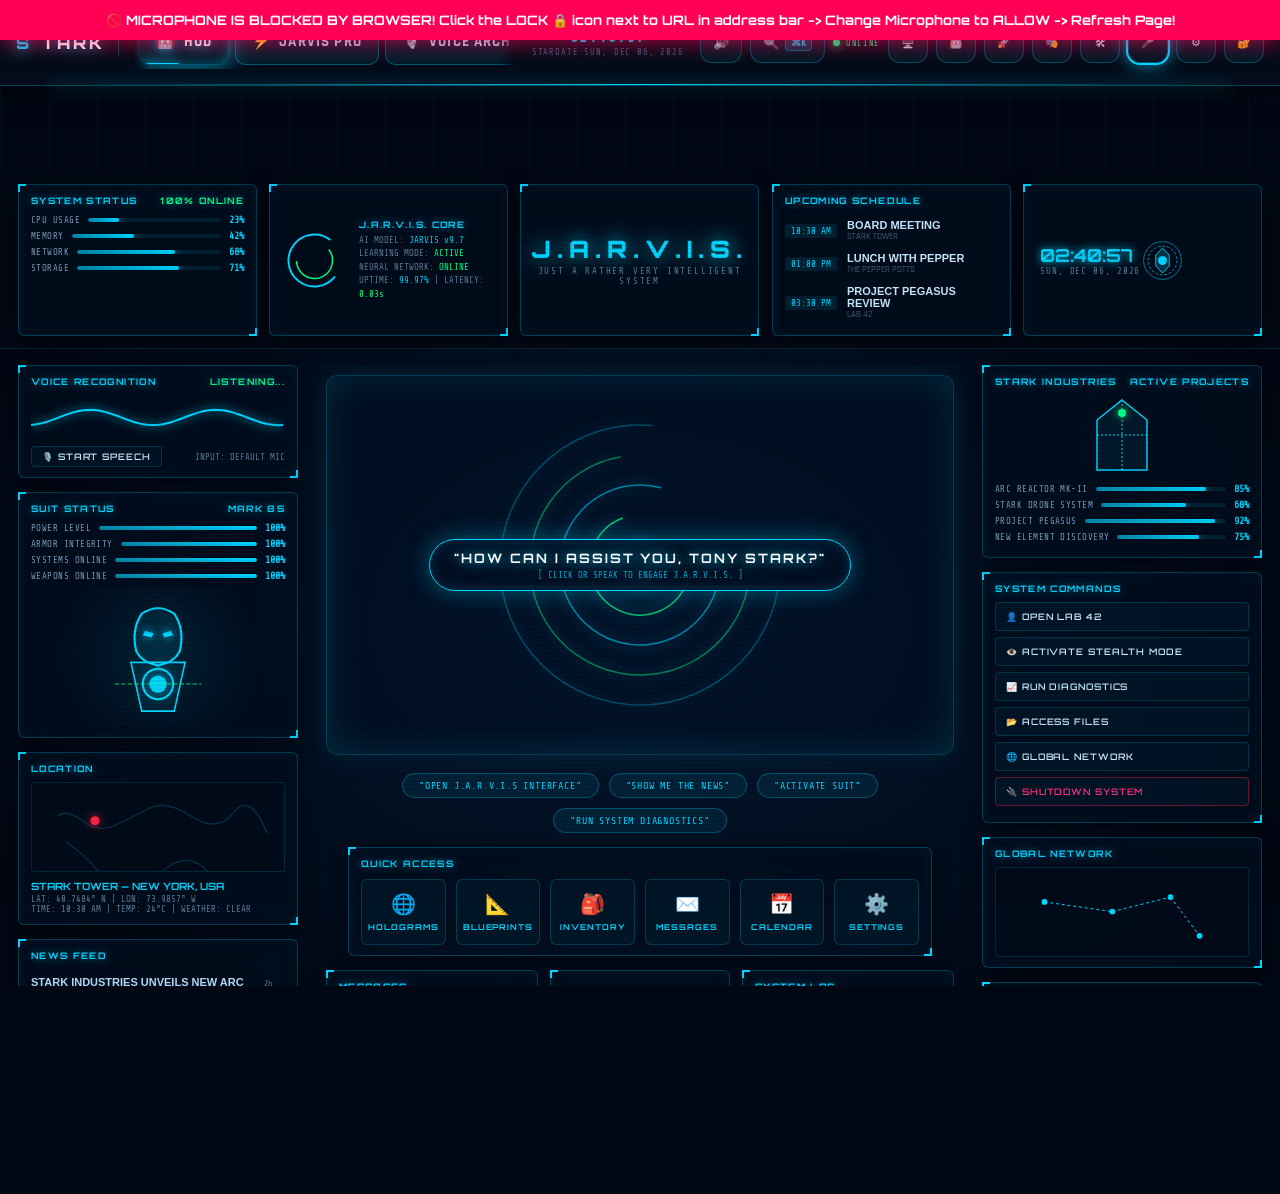
==== commit 8762d8c4: "Restore STARK HUD as default index.html interface" ====
--- a/index.html
+++ b/index.html
@@ -2,629 +2,1368 @@
 <html lang="en">
 <head>
   <meta charset="UTF-8">
-  <meta name="viewport" content="width=device-width, initial-scale=1.0, viewport-fit=cover">
-  <title>JARVIS PRO — Neural Interface & System Architecture</title>
-  <meta name="description" content="J.A.R.V.I.S. PRO Neural Interface — Next-Generation Voice Recognition, System Health Telemetry, AI Tool Calling Architecture, and Multi-Device Control Center.">
+  <meta name="viewport" content="width=device-width, initial-scale=1.0">
+  <title>J.A.R.V.I.S. STARK HUD — Tactical AI Command Center</title>
+  <meta name="description" content="Stark Industries Tactical J.A.R.V.I.S. Cybernetic HUD Command Center Dashboard.">
   <link rel="preconnect" href="https://fonts.googleapis.com">
   <link rel="preconnect" href="https://fonts.gstatic.com" crossorigin>
   <link href="https://fonts.googleapis.com/css2?family=Orbitron:wght@400;500;600;700;800;900&family=Rajdhani:wght@300;400;500;600;700&family=Share+Tech+Mono&display=swap" rel="stylesheet">
   <link rel="stylesheet" href="style.css">
   <link rel="stylesheet" href="shell.css">
   <style>
+    /* ── STARK HUD LAYOUT & CUSTOM STYLING ────────────────────────────── */
     :root {
-      --pro-bg: #050b14;
-      --pro-card: rgba(8, 20, 38, 0.85);
-      --pro-border: rgba(0, 212, 255, 0.2);
-      --pro-cyan: #00d4ff;
-      --pro-green: #00ff88;
-      --pro-red: #ff2244;
-      --pro-gold: #ffd21e;
-      --pro-purple: #a855f7;
+      --hud-c1: #00D4FF;
+      --hud-c1d: #0088AA;
+      --hud-c2: #FF6B35;
+      --hud-c4: #00FF88;
+      --hud-card-bg: rgba(2, 14, 30, 0.75);
+      --hud-border: rgba(0, 212, 255, 0.25);
+      --hud-glow: 0 0 12px rgba(0, 212, 255, 0.35);
     }
 
     html, body {
-      width: 100%; min-height: 100vh;
-      background: var(--pro-bg);
+      width: 100%;
+      min-height: 100vh;
+      height: auto !important;
+      overflow-x: hidden !important;
+      overflow-y: auto !important;
+      background: #010814;
+      font-family: var(--fbody, 'Rajdhani', sans-serif);
+      color: var(--cp, #C8E8FF);
+    }
+
+    .stark-hud-container {
+      display: flex;
+      flex-direction: column;
+      min-height: 100vh;
+      background: radial-gradient(ellipse at center, #041830 0%, #010814 80%);
+      position: relative;
+      z-index: 10;
+      padding-bottom: 20px;
+    }
+
+    /* Top stats header bar */
+    .stark-top-bar {
+      display: grid;
+      grid-template-columns: 260px 240px 1fr 260px 220px;
+      gap: 12px;
+      padding: 12px 18px;
+      background: rgba(1, 10, 22, 0.85);
+      border-bottom: 1px solid rgba(0, 212, 255, 0.15);
+    }
+
+    @media (max-width: 1400px) {
+      .stark-top-bar {
+        grid-template-columns: repeat(auto-fit, minmax(220px, 1fr));
+      }
+    }
+
+    /* Box Widget Styling */
+    .hud-box {
+      background: var(--hud-card-bg);
+      border: 1px solid var(--hud-border);
+      border-radius: 6px;
+      padding: 10px 12px;
+      position: relative;
+      box-shadow: inset 0 0 15px rgba(0, 212, 255, 0.05), 0 4px 20px rgba(0, 0, 0, 0.5);
+      backdrop-filter: blur(10px);
+      transition: border-color 0.3s, box-shadow 0.3s;
+    }
+
+    .hud-box:hover {
+      border-color: rgba(0, 212, 255, 0.6);
+      box-shadow: inset 0 0 20px rgba(0, 212, 255, 0.1), 0 0 15px rgba(0, 212, 255, 0.2);
+    }
+
+    /* Corner Bracket Accents */
+    .hud-box::before, .hud-box::after {
+      content: '';
+      position: absolute;
+      width: 8px;
+      height: 8px;
+      border-color: var(--hud-c1);
+      border-style: solid;
+      pointer-events: none;
+    }
+    .hud-box::before { top: -1px; left: -1px; border-width: 2px 0 0 2px; }
+    .hud-box::after { bottom: -1px; right: -1px; border-width: 0 2px 2px 0; }
+
+    .box-title {
+      font-family: 'Orbitron', sans-serif;
+      font-size: 9px;
+      font-weight: 700;
+      color: var(--hud-c1);
+      letter-spacing: 0.15em;
+      margin-bottom: 8px;
+      display: flex;
+      align-items: center;
+      justify-content: space-between;
+      text-transform: uppercase;
+      text-shadow: 0 0 8px rgba(0, 212, 255, 0.6);
+    }
+
+    /* Progress bar metric */
+    .metric-row {
+      display: flex;
+      align-items: center;
+      justify-content: space-between;
+      margin-bottom: 5px;
+      font-size: 11px;
+    }
+
+    .metric-name {
+      font-family: 'Share Tech Mono', monospace;
+      font-size: 9px;
+      color: #7A9BB8;
+      letter-spacing: 0.05em;
+    }
+
+    .metric-bar-wrap {
+      flex: 1;
+      height: 4px;
+      background: rgba(0, 212, 255, 0.1);
+      border-radius: 2px;
+      margin: 0 8px;
+      overflow: hidden;
+      position: relative;
+    }
+
+    .metric-bar-fill {
+      height: 100%;
+      background: linear-gradient(90deg, #0088AA, #00D4FF);
+      border-radius: 2px;
+      box-shadow: 0 0 8px var(--hud-c1);
+      transition: width 0.6s ease;
+    }
+
+    .metric-val {
+      font-family: 'Share Tech Mono', monospace;
+      font-size: 10px;
+      color: var(--hud-c1);
+      font-weight: bold;
+    }
+
+    /* ── MAIN DASHBOARD GRID ────────────────────────────────────────── */
+    .stark-grid {
+      display: grid;
+      grid-template-columns: 280px 1fr 280px;
+      gap: 16px;
+      padding: 16px 18px;
+      flex: 1;
+    }
+
+    @media (max-width: 1200px) {
+      .stark-grid {
+        grid-template-columns: 1fr;
+      }
+    }
+
+    .left-col, .right-col {
+      display: flex;
+      flex-direction: column;
+      gap: 14px;
+    }
+
+    .center-col {
+      display: flex;
+      flex-direction: column;
+      gap: 14px;
+    }
+
+    /* ── CENTRAL HOLOGRAM ORB CANVAS ───────────────────────────────── */
+    .central-orb-wrap {
+      position: relative;
+      width: 100%;
+      height: 380px;
+      display: flex;
+      align-items: center;
+      justify-content: center;
+      background: rgba(0, 15, 35, 0.5);
+      border: 1px solid var(--hud-border);
+      border-radius: 12px;
+      box-shadow: inset 0 0 40px rgba(0, 212, 255, 0.15), 0 0 30px rgba(0, 212, 255, 0.1);
+      overflow: hidden;
+    }
+
+    #centralOrbCanvas {
+      position: absolute;
+      inset: 0;
+      width: 100%;
+      height: 100%;
+      pointer-events: auto;
+      cursor: grab;
+    }
+
+    .orb-prompt-badge {
+      position: relative;
+      z-index: 5;
+      background: rgba(2, 16, 36, 0.85);
+      border: 1px solid var(--hud-c1);
+      padding: 10px 24px;
+      border-radius: 30px;
+      box-shadow: 0 0 25px rgba(0, 212, 255, 0.4), inset 0 0 12px rgba(0, 212, 255, 0.2);
+      backdrop-filter: blur(12px);
+      text-align: center;
+      pointer-events: auto;
+      cursor: pointer;
+      transition: all 0.3s;
+    }
+
+    .orb-prompt-badge:hover {
+      transform: scale(1.05);
+      box-shadow: 0 0 35px rgba(0, 212, 255, 0.7);
+    }
+
+    .orb-prompt-text {
+      font-family: 'Orbitron', sans-serif;
+      font-size: 13px;
+      font-weight: 700;
+      color: #FFFFFF;
+      letter-spacing: 0.15em;
+      text-shadow: 0 0 12px var(--hud-c1);
+    }
+
+    /* Voice command pills */
+    .vcmd-pills {
+      display: flex;
+      flex-wrap: wrap;
+      gap: 10px;
+      justify-content: center;
+      margin-top: 4px;
+    }
+
+    .vcmd-pill {
+      background: rgba(0, 212, 255, 0.08);
+      border: 1px solid rgba(0, 212, 255, 0.3);
+      padding: 6px 16px;
+      border-radius: 20px;
+      font-family: 'Share Tech Mono', monospace;
+      font-size: 10px;
+      color: var(--hud-c1);
+      letter-spacing: 0.08em;
+      cursor: pointer;
+      transition: all 0.2s;
+    }
+
+    .vcmd-pill:hover {
+      background: var(--hud-c1);
+      color: #000;
+      box-shadow: 0 0 15px var(--hud-c1);
+      transform: translateY(-2px);
+    }
+
+    /* Quick Access Icon Grid */
+    .quick-access-grid {
+      display: grid;
+      grid-template-columns: repeat(6, 1fr);
+      gap: 10px;
+    }
+
+    @media (max-width: 900px) {
+      .quick-access-grid {
+        grid-template-columns: repeat(3, 1fr);
+      }
+    }
+
+    .qa-btn {
+      display: flex;
+      flex-direction: column;
+      align-items: center;
+      justify-content: center;
+      gap: 6px;
+      padding: 12px 6px;
+      background: rgba(0, 212, 255, 0.04);
+      border: 1px solid rgba(0, 212, 255, 0.2);
+      border-radius: 6px;
+      cursor: pointer;
+      transition: all 0.22s;
+    }
+
+    .qa-btn:hover {
+      background: rgba(0, 212, 255, 0.18);
+      border-color: var(--hud-c1);
+      box-shadow: 0 0 15px rgba(0, 212, 255, 0.4);
+      transform: translateY(-2px);
+    }
+
+    .qa-icon {
+      font-size: 20px;
+    }
+
+    .qa-label {
+      font-family: 'Orbitron', sans-serif;
+      font-size: 8px;
+      font-weight: 700;
+      color: var(--hud-c1);
+      letter-spacing: 0.12em;
+    }
+
+    /* Bottom center 3-box row */
+    .bottom-center-row {
+      display: grid;
+      grid-template-columns: 1fr 180px 1fr;
+      gap: 12px;
+    }
+
+    @media (max-width: 800px) {
+      .bottom-center-row {
+        grid-template-columns: 1fr;
+      }
+    }
+
+    /* Messages list */
+    .msg-item {
+      display: flex;
+      align-items: center;
+      gap: 10px;
+      padding: 6px 0;
+      border-bottom: 1px solid rgba(0, 212, 255, 0.08);
+    }
+
+    .msg-avatar {
+      width: 28px;
+      height: 28px;
+      border-radius: 50%;
+      background: linear-gradient(135deg, #00D4FF, #005577);
+      border: 1px solid var(--hud-c1);
+      display: flex;
+      align-items: center;
+      justify-content: center;
+      font-family: 'Orbitron', sans-serif;
+      font-size: 10px;
+      font-weight: bold;
+      color: #000;
+      flex-shrink: 0;
+    }
+
+    .msg-name {
+      font-family: 'Orbitron', sans-serif;
+      font-size: 10px;
+      font-weight: 600;
+      color: var(--hud-c1);
+    }
+
+    .msg-sub {
+      font-size: 11px;
+      color: #8AA4BC;
+      white-space: nowrap;
+      overflow: hidden;
+      text-overflow: ellipsis;
+    }
+
+    .msg-time {
+      font-family: 'Share Tech Mono', monospace;
+      font-size: 8px;
+      color: #557799;
+      margin-left: auto;
+    }
+
+    /* System commands list */
+    .sys-cmd-btn {
+      display: flex;
+      align-items: center;
+      gap: 10px;
+      width: 100%;
+      padding: 8px 10px;
+      margin-bottom: 6px;
+      background: rgba(0, 212, 255, 0.04);
+      border: 1px solid rgba(0, 212, 255, 0.18);
+      border-radius: 4px;
+      font-family: 'Orbitron', sans-serif;
+      font-size: 9px;
+      font-weight: 600;
+      color: var(--cp);
+      letter-spacing: 0.1em;
+      cursor: pointer;
+      transition: all 0.2s;
+      text-align: left;
+    }
+
+    .sys-cmd-btn:hover {
+      background: rgba(0, 212, 255, 0.2);
+      border-color: var(--hud-c1);
+      color: var(--hud-c1);
+      box-shadow: 0 0 12px rgba(0, 212, 255, 0.3);
+      padding-left: 14px;
+    }
+
+    /* News feed items */
+    .news-item {
+      display: flex;
+      justify-content: space-between;
+      align-items: center;
+      padding: 7px 0;
+      border-bottom: 1px solid rgba(0, 212, 255, 0.08);
+    }
+
+    .news-title {
       font-family: 'Rajdhani', sans-serif;
-      color: #c8e8ff;
-      overflow-x: hidden;
-    }
-
-    .scanlines {
-      position: fixed; inset: 0; z-index: 1000; pointer-events: none;
-      background: repeating-linear-gradient(0deg, transparent, transparent 2px, rgba(0,0,0,.04) 2px, rgba(0,0,0,.04) 4px);
-    }
-
-    /* PRO LAYOUT CONTAINER */
-    .pro-container {
-      display: grid;
-      grid-template-columns: 240px 1fr;
-      min-height: calc(100vh - 38px);
-    }
-    @media (max-width: 900px) {
-      .pro-container { grid-template-columns: 1fr; }
-    }
-
-    /* SIDEBAR */
-    .pro-sidebar {
-      background: rgba(4, 12, 24, 0.95);
-      border-right: 1px solid var(--pro-border);
-      padding: 20px 16px;
-      display: flex; flex-direction: column; justify-content: space-between;
-    }
-    .pro-brand {
-      display: flex; align-items: center; gap: 10px;
-      font-family: 'Orbitron', sans-serif;
-      font-size: 16px; font-weight: 900;
-      color: #fff; letter-spacing: 0.15em;
-      margin-bottom: 30px;
-    }
-    .pro-brand-ico {
-      width: 32px; height: 32px; border-radius: 50%;
-      background: radial-gradient(circle, var(--pro-cyan), #005577);
-      box-shadow: 0 0 15px var(--pro-cyan);
-      display: flex; align-items: center; justify-content: center;
-      font-size: 16px; color: #000; font-weight: bold;
-    }
-    .pro-brand span { color: var(--pro-cyan); }
-
-    .pro-nav { display: flex; flex-direction: column; gap: 6px; }
-    .pro-nav-item {
-      display: flex; align-items: center; gap: 12px;
-      padding: 10px 14px; border-radius: 6px;
-      font-family: 'Orbitron', sans-serif;
-      font-size: 11px; font-weight: 700; letter-spacing: 0.1em;
-      color: #7a9bb8; text-decoration: none;
-      transition: all 0.2s;
-      border: 1px solid transparent;
-      cursor: pointer;
-    }
-    .pro-nav-item:hover, .pro-nav-item.active {
-      color: #fff; background: rgba(0, 212, 255, 0.1);
-      border-color: rgba(0, 212, 255, 0.3);
-      box-shadow: 0 0 15px rgba(0, 212, 255, 0.2);
-    }
-    .pro-nav-item.active {
-      color: var(--pro-cyan);
-      border-color: var(--pro-cyan);
-    }
-    .pro-nav-item .ico { font-size: 16px; }
-
-    .pro-nav-foot { display: flex; flex-direction: column; gap: 6px; margin-top: 20px; }
-    .pro-shutdown-btn {
-      display: flex; align-items: center; justify-content: space-between;
-      padding: 12px 14px; border-radius: 6px;
-      background: rgba(255, 34, 68, 0.08);
-      border: 1px solid rgba(255, 34, 68, 0.3);
-      color: var(--pro-red);
-      font-family: 'Orbitron', sans-serif; font-size: 11px; font-weight: 700;
-      cursor: pointer; transition: all 0.2s;
-    }
-    .pro-shutdown-btn:hover {
-      background: rgba(255, 34, 68, 0.25);
-      box-shadow: 0 0 20px rgba(255, 34, 68, 0.4);
-    }
-
-    /* MAIN CONTENT */
-    .pro-main {
+      font-size: 11px;
+      font-weight: 600;
+      color: #B0D8F8;
+    }
+
+    .news-time {
+      font-family: 'Share Tech Mono', monospace;
+      font-size: 8px;
+      color: #5A7B98;
+    }
+
+    /* Schedule list */
+    .sched-item {
+      display: flex;
+      align-items: center;
+      gap: 10px;
+      padding: 5px 0;
+    }
+
+    .sched-time {
+      font-family: 'Share Tech Mono', monospace;
+      font-size: 9px;
+      color: var(--hud-c1);
+      background: rgba(0, 212, 255, 0.1);
+      padding: 2px 6px;
+      border-radius: 3px;
+      flex-shrink: 0;
+    }
+
+    .sched-desc {
+      font-size: 11px;
+      font-weight: 600;
+      color: #C8E8FF;
+    }
+
+    .sched-loc {
+      font-size: 9px;
+      color: #5A7B98;
+    }
+
+    /* Iron Man Armor Graphic SVG container */
+    .armor-graphic-wrap {
+      width: 100%;
+      height: 140px;
+      display: flex;
+      align-items: center;
+      justify-content: center;
+      background: radial-gradient(circle, rgba(0,212,255,0.1) 0%, transparent 70%);
+      margin-top: 6px;
+    }
+
+    /* System log console */
+    .log-console {
+      font-family: 'Share Tech Mono', monospace;
+      font-size: 9px;
+      color: #00D4FF;
+      height: 90px;
+      overflow-y: auto;
+      display: flex;
+      flex-direction: column;
+      gap: 3px;
+      scrollbar-width: thin;
+      scrollbar-color: #0088AA transparent;
+    }
+
+    .log-line {
+      display: flex;
+      gap: 8px;
+      opacity: 0.9;
+    }
+
+    .log-ts {
+      color: #5A7B98;
+    }
+
+    /* Modal dialog overrides */
+    .hud-modal {
+      position: fixed;
+      inset: 0;
+      z-index: 999;
+      background: rgba(0, 5, 15, 0.85);
+      backdrop-filter: blur(10px);
+      display: flex;
+      align-items: center;
+      justify-content: center;
       padding: 20px;
-      display: flex; flex-direction: column; gap: 20px;
-    }
-
-    /* HEADER BAR */
-    .pro-header {
-      display: flex; align-items: center; justify-content: space-between;
-      padding: 12px 18px;
-      background: var(--pro-card);
-      border: 1px solid var(--pro-border);
+    }
+
+    .hud-modal-box {
+      width: 100%;
+      max-width: 650px;
+      background: #020C1C;
+      border: 1px solid var(--hud-c1);
       border-radius: 8px;
-    }
-    .pro-version-badge {
-      display: flex; align-items: center; gap: 10px;
-    }
-    .v-pill {
-      background: rgba(0, 212, 255, 0.15); border: 1px solid var(--pro-cyan);
-      border-radius: 4px; padding: 3px 8px;
-      font-family: 'Orbitron', sans-serif; font-size: 10px; font-weight: 800;
-      color: var(--pro-cyan); letter-spacing: 0.1em;
-    }
-    .v-quote { font-family: 'Share Tech Mono', monospace; font-size: 11px; color: #5a7b98; }
-
-    .pro-status-indicators {
-      display: flex; align-items: center; gap: 16px;
-      font-family: 'Share Tech Mono', monospace; font-size: 10px; color: #7a9bb8;
-    }
-    .pro-status-indicators span b { color: var(--pro-green); }
-
-    /* DASHBOARD GRID */
-    .dash-grid {
-      display: grid;
-      grid-template-columns: 1fr 340px;
-      gap: 20px;
-    }
-    @media (max-width: 1100px) {
-      .dash-grid { grid-template-columns: 1fr; }
-    }
-
-    /* NEURAL INTERFACE HERO */
-    .neural-card {
-      background: var(--pro-card);
-      border: 1px solid var(--pro-border);
-      border-radius: 10px; padding: 24px;
-      display: flex; flex-direction: column; align-items: center; justify-content: center;
-      text-align: center; position: relative; overflow: hidden;
-      min-height: 280px;
-    }
-    .neural-card::before {
-      content: ''; position: absolute; inset: 0;
-      background: radial-gradient(circle at center, rgba(0, 212, 255, 0.12), transparent 70%);
-      pointer-events: none;
-    }
-
-    .neural-title {
-      position: absolute; top: 16px; left: 20px;
-      font-family: 'Orbitron', sans-serif; font-size: 12px; font-weight: 800;
-      color: var(--pro-cyan); letter-spacing: 0.15em;
-      display: flex; align-items: center; gap: 8px;
-    }
-
-    .neural-orb-wrap {
-      position: relative; width: 110px; height: 110px; margin-bottom: 20px;
-      display: flex; align-items: center; justify-content: center;
-    }
-    .neural-orb-ring {
-      position: absolute; inset: -10px; border-radius: 50%;
-      border: 2px dashed var(--pro-cyan);
-      animation: rotateRing 15s linear infinite;
-    }
-    .neural-orb-core {
-      width: 90px; height: 90px; border-radius: 50%;
-      background: radial-gradient(circle, #00d4ff 0%, #004466 70%, #020b18 100%);
-      box-shadow: 0 0 35px var(--pro-cyan);
-      display: flex; align-items: center; justify-content: center;
-      cursor: pointer; transition: all 0.3s;
-    }
-    .neural-orb-core:hover {
-      transform: scale(1.08);
-      box-shadow: 0 0 50px var(--pro-cyan), 0 0 80px rgba(0,212,255,0.4);
-    }
-    .neural-orb-core .ico { font-size: 32px; color: #fff; }
-
-    @keyframes rotateRing { 0% { transform: rotate(0deg); } 100% { transform: rotate(360deg); } }
-
-    .neural-headline {
-      font-family: 'Orbitron', sans-serif;
-      font-size: 22px; font-weight: 900; color: #fff;
-      margin-bottom: 8px; letter-spacing: 0.05em;
-    }
-    .neural-desc {
-      font-size: 13px; color: #7a9bb8; max-width: 500px; margin-bottom: 20px;
-    }
-    .neural-actions { display: flex; gap: 14px; }
-    .n-btn {
-      padding: 10px 22px; border-radius: 6px;
-      font-family: 'Orbitron', sans-serif; font-size: 11px; font-weight: 800;
-      letter-spacing: 0.1em; cursor: pointer; transition: all 0.2s;
-      display: flex; align-items: center; gap: 8px;
-    }
-    .n-btn.primary {
-      background: rgba(0, 212, 255, 0.15); border: 1px solid var(--pro-cyan); color: #fff;
-    }
-    .n-btn.primary:hover {
-      background: var(--pro-cyan); color: #000; box-shadow: 0 0 20px var(--pro-cyan);
-    }
-    .n-btn.secondary {
-      background: rgba(255, 255, 255, 0.05); border: 1px solid rgba(255, 255, 255, 0.2); color: #fff;
-    }
-    .n-btn.secondary:hover {
-      border-color: #fff; background: rgba(255, 255, 255, 0.15);
-    }
-
-    /* SYSTEM HEALTH CARD */
-    .health-card {
-      background: var(--pro-card);
-      border: 1px solid var(--pro-border);
-      border-radius: 10px; padding: 20px;
-      display: flex; flex-direction: column; gap: 16px;
-    }
-    .health-hdr {
-      font-family: 'Orbitron', sans-serif; font-size: 11px; font-weight: 800;
-      color: #fff; letter-spacing: 0.15em;
-    }
-    .h-metric { display: flex; flex-direction: column; gap: 4px; }
-    .h-row { display: flex; justify-content: space-between; font-family: 'Share Tech Mono', monospace; font-size: 10px; color: #7a9bb8; }
-    .h-row b { color: var(--pro-cyan); }
-    .h-bar { height: 4px; background: rgba(0, 212, 255, 0.1); border-radius: 2px; overflow: hidden; }
-    .h-fill { height: 100%; background: var(--pro-cyan); box-shadow: 0 0 8px var(--pro-cyan); }
-
-    .h-foot {
-      display: flex; justify-content: space-between;
-      border-top: 1px solid rgba(0, 212, 255, 0.15);
-      padding-top: 12px; margin-top: 4px;
-      font-family: 'Share Tech Mono', monospace; font-size: 9px;
-    }
-    .h-foot-item { display: flex; flex-direction: column; gap: 2px; }
-    .h-foot-lbl { color: #5a7b98; }
-    .h-foot-val { font-weight: bold; color: var(--pro-green); }
-
-    /* LOWER GRID */
-    .lower-grid {
-      display: grid; grid-template-columns: 1fr 1fr; gap: 20px;
-    }
-    @media (max-width: 900px) { .lower-grid { grid-template-columns: 1fr; } }
-
-    /* COMMAND FEED TERMINAL */
-    .terminal-card {
-      background: var(--pro-card);
-      border: 1px solid var(--pro-border);
-      border-radius: 10px; padding: 18px;
-      display: flex; flex-direction: column; gap: 12px;
-    }
-    .term-hdr {
-      display: flex; align-items: center; justify-content: space-between;
-      font-family: 'Orbitron', sans-serif; font-size: 11px; font-weight: 800;
-      color: var(--pro-cyan); letter-spacing: 0.15em;
-    }
-    .term-badge {
-      font-family: 'Share Tech Mono', monospace; font-size: 8px;
-      background: rgba(0, 255, 136, 0.15); border: 1px solid var(--pro-green);
-      color: var(--pro-green); padding: 2px 6px; border-radius: 3px;
-    }
-    .term-box {
-      background: #010712; border: 1px solid rgba(0, 212, 255, 0.15);
-      border-radius: 6px; padding: 14px; min-height: 140px;
-      font-family: 'Share Tech Mono', monospace; font-size: 11px;
-      color: #7a9bb8; display: flex; flex-direction: column; gap: 6px;
-    }
-    .term-line { color: #00ff88; }
-    .term-time { color: #5a7b98; margin-right: 8px; }
-
-    /* INTELLIGENCE HUB */
-    .intel-card {
-      background: var(--pro-card);
-      border: 1px solid var(--pro-border);
-      border-radius: 10px; padding: 18px;
-      display: flex; flex-direction: column; gap: 14px;
-    }
-    .intel-grid {
-      display: grid; grid-template-columns: 1fr 1fr; gap: 10px;
-    }
-    .intel-item {
-      background: rgba(4, 16, 34, 0.9);
-      border: 1px solid rgba(0, 212, 255, 0.18);
-      border-radius: 6px; padding: 14px;
-      cursor: pointer; transition: all 0.2s;
-    }
-    .intel-item:hover {
-      border-color: var(--pro-cyan);
-      background: rgba(0, 212, 255, 0.1);
-      transform: translateY(-2px);
-    }
-    .intel-ico { font-size: 20px; color: var(--pro-cyan); margin-bottom: 6px; }
-    .intel-title { font-family: 'Orbitron', sans-serif; font-size: 10px; font-weight: 700; color: #fff; margin-bottom: 2px; }
-    .intel-sub { font-size: 9px; color: #5a7b98; }
-
-    /* DIAGRAM SECTION */
-    .diagrams-section {
-      background: var(--pro-card);
-      border: 1px solid var(--pro-border);
-      border-radius: 10px; padding: 20px;
-      display: flex; flex-direction: column; gap: 16px;
-    }
-    .diag-grid {
-      display: grid; grid-template-columns: repeat(3, 1fr); gap: 14px;
-    }
-    @media (max-width: 1100px) { .diag-grid { grid-template-columns: 1fr; } }
-
-    .diag-card {
-      background: rgba(2, 10, 22, 0.9);
-      border: 1px dashed rgba(0, 212, 255, 0.25);
-      border-radius: 8px; padding: 14px;
-      display: flex; flex-direction: column; gap: 8px;
-    }
-    .diag-title {
-      font-family: 'Orbitron', sans-serif; font-size: 10px; font-weight: 800;
-      color: var(--pro-cyan); letter-spacing: 0.1em;
-    }
-    .diag-flow {
-      font-family: 'Share Tech Mono', monospace; font-size: 10px;
-      color: #8aaabb; line-height: 1.6;
-    }
-    .diag-step {
-      background: rgba(0, 212, 255, 0.08); border: 1px solid rgba(0, 212, 255, 0.2);
-      border-radius: 4px; padding: 4px 8px; margin: 3px 0; color: #fff;
+      box-shadow: 0 0 40px rgba(0, 212, 255, 0.5);
+      padding: 24px;
+      position: relative;
     }
   </style>
 </head>
 <body>
 
-<div class="scanlines"></div>
-
-<div class="pro-container">
-
-  <!-- SIDEBAR -->
-  <aside class="pro-sidebar">
-    <div>
-      <div class="pro-brand">
-        <div class="pro-brand-ico">⚡</div>
-        <div>JARVIS <span>PRO</span></div>
-      </div>
-
-      <div class="pro-nav">
-        <a class="pro-nav-item active" href="index.html"><span class="ico">⚡</span> Dashboard</a>
-        <a class="pro-nav-item" href="voice_architecture.html"><span class="ico">🎙️</span> Voice Engine</a>
-        <a class="pro-nav-item" href="stark_hud.html"><span class="ico">🌐</span> Stark HUD</a>
-        <a class="pro-nav-item" href="ai_ecosystem.html"><span class="ico">🧬</span> Web Intelligence</a>
-        <a class="pro-nav-item" href="cyber_soc.html"><span class="ico">🛡️</span> Security Hub</a>
-        <a class="pro-nav-item" href="ai_llm_rag.html"><span class="ico">📂</span> System Records</a>
-        <a class="pro-nav-item" href="drone_control.html"><span class="ico">🤖</span> Automation</a>
-        <a class="pro-nav-item" href="code_studio.html"><span class="ico">⚙️</span> Parameters</a>
-        <a class="pro-nav-item" href="tracker.html"><span class="ico">🔍</span> Diagnostic</a>
+  <div class="scanlines"></div>
+  <div class="bg-grid"></div>
+
+  <!-- ── NAV HEADER ────────────────────────────────────────────────────── -->
+  <header class="hud-header">
+    <div class="hl">
+      <div class="logo-mark"><span class="logo-s">S</span>TARK</div>
+      <div class="vline"></div>
+      <div class="main-nav-links">
+        <a href="index.html"            class="nav-tab active" data-label="HUD">🤖 <span>HUD</span></a>
+        <a href="jarvis_pro.html"       class="nav-tab" data-label="PRO">⚡ <span>JARVIS PRO</span></a>
+        <a href="voice_architecture.html" class="nav-tab" data-label="VOICE">🎙️ <span>VOICE ARCH</span></a>
+        <a href="ai_ecosystem.html"     class="nav-tab" data-label="ECO">🧬 <span>ECO</span></a>
+        <a href="ai_master_matrix.html" class="nav-tab" data-label="MATRIX">⚡ <span>MATRIX</span></a>
+        <a href="ai_llm_rag.html"        class="nav-tab" data-label="RAG">🧠 <span>RAG</span></a>
+        <a href="drone_control.html"    class="nav-tab" data-label="DRONE">🚁 <span>DRONE</span></a>
+        <a href="3d_lab.html"           class="nav-tab" data-label="3D">🌌 <span>3D</span></a>
+        <a href="tracker.html"          class="nav-tab" data-label="TRACK">🛰️ <span>TRACK</span></a>
+        <a href="code_studio.html"      class="nav-tab" data-label="CODE">💻 <span>CODE</span></a>
+        <a href="cyber_soc.html"        class="nav-tab" data-label="CYBER">🛡️ <span>CYBER</span></a>
+        <a href="cmd_hacker.html"       class="nav-tab" data-label="CMD">📟 <span>CMD</span></a>
       </div>
     </div>
-
-    <div class="pro-nav-foot">
-      <button class="pro-shutdown-btn" onclick="alert('JARVIS Standing down. Voice system in standby mode.');">
-        <span>Shutdown</span> <span>⏻</span>
-      </button>
+    <div class="hc">
+      <div class="clock" id="clock">00:00:00</div>
+      <div class="clockdate" id="clockDate">STARDATE —</div>
     </div>
-  </aside>
-
-  <!-- MAIN AREA -->
-  <main class="pro-main">
-
-    <!-- HEADER BAR -->
-    <header class="pro-header">
-      <div class="pro-version-badge">
-        <span class="v-pill">V3.5.0 PRO</span>
-        <span class="v-quote">"I'm at your service, sir."</span>
+    <div class="hr">
+      <div class="sys-status">
+        <div class="sdot pulse" id="sysDot"></div>
+        <span class="slabel" id="sysLabel">ONLINE</span>
       </div>
-      <div class="pro-status-indicators">
-        <span>● VOICE: <b>STANDBY</b></span>
-        <span>● VISION: <b>STANDBY</b></span>
-        <span id="liveClockPro">00:00:00</span>
+      <button class="hbtn" id="fullscreenBtn" title="Toggle Fullscreen Multitasking Mode" onclick="window.JarvisApp?.toggleFullscreen();">🖥️</button>
+      <button class="hbtn" id="agentLauncherBtn" title="Launch Native Background Agent (Always-Listening)" onclick="alert('🤖 STARK BACKGROUND AGENT LAUNCHER\n\nTo run the native always-listening Python background agent on your PC:\n\n1. Open your Command Prompt / Terminal\n2. Navigate to: c:\\wamp64\\www\\jarvis\n3. Run: python jarvis_agent.py\n(Or double-click start_jarvis.bat)');">🤖</button>
+      <button class="hbtn" id="suitStudioBtn" title="Iron Man AI Suit-Up Studio">🚀</button>
+      <button class="hbtn" id="personaBtn" title="Switch AI Persona (JARVIS, KAREN, CHITTI, FRIDAY, EDITH)">🎭</button>
+      <button class="hbtn" id="toolsBtn" title="Tools & Suit Protocols">🛠</button>
+      <button class="hbtn" id="voiceBtn" title="Voice Mode">🎤</button>
+      <button class="hbtn" id="settingsBtn" title="API Keys">⚙</button>
+      <a href="login.html" class="hbtn" title="Stark Biometric Security Portal Login">🔐</a>
+    </div>
+  </header>
+
+  <div class="stark-hud-container">
+
+    <!-- ── TOP STATS BAR ─────────────────────────────────────────────────── -->
+    <section class="stark-top-bar">
+      
+      <!-- SYSTEM STATUS (Top Left Box) -->
+      <div class="hud-box">
+        <div class="box-title">
+          <span>SYSTEM STATUS</span>
+          <span style="color:#00FF88;">100% ONLINE</span>
+        </div>
+        <div class="metric-row">
+          <span class="metric-name">CPU USAGE</span>
+          <div class="metric-bar-wrap"><div class="metric-bar-fill" id="cpuBar" style="width: 23%;"></div></div>
+          <span class="metric-val" id="cpuVal">23%</span>
+        </div>
+        <div class="metric-row">
+          <span class="metric-name">MEMORY</span>
+          <div class="metric-bar-wrap"><div class="metric-bar-fill" id="memBar" style="width: 42%;"></div></div>
+          <span class="metric-val" id="memVal">42%</span>
+        </div>
+        <div class="metric-row">
+          <span class="metric-name">NETWORK</span>
+          <div class="metric-bar-wrap"><div class="metric-bar-fill" id="netBar" style="width: 68%;"></div></div>
+          <span class="metric-val" id="netVal">68%</span>
+        </div>
+        <div class="metric-row">
+          <span class="metric-name">STORAGE</span>
+          <div class="metric-bar-wrap"><div class="metric-bar-fill" style="width: 71%;"></div></div>
+          <span class="metric-val">71%</span>
+        </div>
       </div>
-    </header>
-
-    <!-- TOP DASHBOARD GRID -->
-    <div class="dash-grid">
-
-      <!-- NEURAL INTERFACE HERO -->
-      <div class="neural-card">
-        <div class="neural-title">⚡ Neural Interface</div>
-
-        <div class="neural-orb-wrap">
-          <div class="neural-orb-ring"></div>
-          <div class="neural-orb-core" onclick="window.JarvisVoice?.toggle();">
-            <span class="ico">⚡</span>
-          </div>
-        </div>
-
-        <div class="neural-headline">How can I assist you today, Sir?</div>
-        <div class="neural-desc">
-          Voice recognition is optimized and vision systems are calibrated for gesture control.
-        </div>
-
-        <div class="neural-actions">
-          <button class="n-btn primary" onclick="window.JarvisVoice?.start();">
-            <span>🎙️</span> Voice Input
-          </button>
-          <button class="n-btn secondary" onclick="window.JarvisTools?.computerVisionScan();">
-            <span>🖐️</span> Enable Vision
-          </button>
+
+      <!-- J.A.R.V.I.S CORE (Top Center Left Box) -->
+      <div class="hud-box" style="display:flex; align-items:center; gap:12px;">
+        <canvas id="coreRingCanvas" width="65" height="65"></canvas>
+        <div style="flex:1;">
+          <div class="box-title" style="margin-bottom:4px;">J.A.R.V.I.S. CORE</div>
+          <div style="font-family:'Share Tech Mono', monospace; font-size:9px; color:#5A7B98; line-height:1.5;">
+            AI MODEL: <span style="color:#00D4FF;">JARVIS v9.7</span><br>
+            LEARNING MODE: <span style="color:#00FF88;">ACTIVE</span><br>
+            NEURAL NETWORK: <span style="color:#00FF88;">ONLINE</span><br>
+            UPTIME: <span style="color:#00D4FF;">99.97%</span> | LATENCY: <span style="color:#00FF88;">0.03s</span>
+          </div>
         </div>
       </div>
 
-      <!-- SYSTEM HEALTH -->
-      <div class="health-card">
-        <div class="health-hdr">SYSTEM HEALTH</div>
-
-        <div class="h-metric">
-          <div class="h-row"><span>🖥️ CPU LOAD</span><b>24%</b></div>
-          <div class="h-bar"><div class="h-fill" style="width:24%;"></div></div>
-        </div>
-
-        <div class="h-metric">
-          <div class="h-row"><span>💾 RAM USAGE</span><b>42%</b></div>
-          <div class="h-bar"><div class="h-fill" style="width:42%;"></div></div>
-        </div>
-
-        <div class="h-metric">
-          <div class="h-row"><span>🌡️ TEMPERATURE</span><b style="color:var(--pro-gold);">44°C</b></div>
-          <div class="h-bar"><div class="h-fill" style="width:44%; background:var(--pro-gold); box-shadow:0 0 8px var(--pro-gold);"></div></div>
-        </div>
-
-        <div class="h-foot">
-          <div class="h-foot-item">
-            <span class="h-foot-lbl">NETWORK STATUS</span>
-            <span class="h-foot-val">OPTIMIZED</span>
-          </div>
-          <div class="h-foot-item" style="text-align:right;">
-            <span class="h-foot-lbl">SECURITY LEVEL</span>
-            <span class="h-foot-val" style="color:var(--pro-cyan);">PRO VERSION</span>
-          </div>
+      <!-- J.A.R.V.I.S CENTER HEADER TITLE -->
+      <div class="hud-box" style="display:flex; flex-direction:column; align-items:center; justify-content:center; text-align:center;">
+        <div style="font-family:'Orbitron', sans-serif; font-size:24px; font-weight:900; color:#00D4FF; letter-spacing:0.25em; text-shadow:0 0 20px #00D4FF;">
+          J.A.R.V.I.S.
+        </div>
+        <div style="font-family:'Share Tech Mono', monospace; font-size:9px; color:#5A7B98; letter-spacing:0.2em; margin-top:2px;">
+          JUST A RATHER VERY INTELLIGENT SYSTEM
         </div>
       </div>
 
-    </div>
-
-    <!-- LOWER GRID -->
-    <div class="lower-grid">
-
-      <!-- COMMAND OUTPUT TERMINAL -->
-      <div class="terminal-card">
-        <div class="term-hdr">
-          <span>>_ Command Output</span>
-          <span class="term-badge">LIVE_FEED</span>
-        </div>
-        <div class="term-box" id="proTerminalBox">
-          <div><span class="term-time">[08:00:01]</span> <span class="term-line">System initialized. J.A.R.V.I.S v3.5.0 Pro Online.</span></div>
-          <div><span class="term-time">[08:00:05]</span> Core AI modules loaded successfully.</div>
-          <div><span class="term-time">[08:00:10]</span> Vision systems calibrated. Ready for input.</div>
-          <div><span class="term-time">[08:00:15]</span> Voice pipeline online: STT, LLM Intent, Tool Router, TTS active.</div>
+      <!-- UPCOMING SCHEDULE (Top Center Right Box) -->
+      <div class="hud-box">
+        <div class="box-title">UPCOMING SCHEDULE</div>
+        <div class="sched-item">
+          <span class="sched-time">10:30 AM</span>
+          <div>
+            <div class="sched-desc">BOARD MEETING</div>
+            <div class="sched-loc">STARK TOWER</div>
+          </div>
+        </div>
+        <div class="sched-item">
+          <span class="sched-time">01:00 PM</span>
+          <div>
+            <div class="sched-desc">LUNCH WITH PEPPER</div>
+            <div class="sched-loc">THE PEPPER POTTS</div>
+          </div>
+        </div>
+        <div class="sched-item">
+          <span class="sched-time">03:30 PM</span>
+          <div>
+            <div class="sched-desc">PROJECT PEGASUS REVIEW</div>
+            <div class="sched-loc">LAB 42</div>
+          </div>
         </div>
       </div>
 
-      <!-- INTELLIGENCE HUB -->
-      <div class="intel-card">
-        <div class="health-hdr">🌐 Intelligence Hub</div>
-
-        <div class="intel-grid">
-          <div class="intel-item" onclick="window.JarvisTools?.browserSearchWeb();">
-            <div class="intel-ico">🔍</div>
-            <div class="intel-title">Global Search</div>
-            <div class="intel-sub">Access infinite data</div>
-          </div>
-
-          <div class="intel-item" onclick="window.JarvisTools?.runCodeSandbox();">
-            <div class="intel-ico">⚡</div>
-            <div class="intel-title">Automation</div>
-            <div class="intel-sub">Run custom scripts</div>
-          </div>
-
-          <div class="intel-item" onclick="window.JarvisTools?.suitDiagnostic();">
-            <div class="intel-ico">📈</div>
-            <div class="intel-title">Biometrics</div>
-            <div class="intel-sub">Monitor health data</div>
-          </div>
-
-          <div class="intel-item" onclick="window.JarvisTools?.databaseQueryAssistant();">
-            <div class="intel-ico">🛡️</div>
-            <div class="intel-title">Encrypted Vault</div>
-            <div class="intel-sub">Secure your files</div>
-          </div>
-        </div>
+      <!-- CLOCK & STARK EMBLEM -->
+      <div class="hud-box" style="display:flex; align-items:center; justify-space-between; padding:10px 16px;">
+        <div>
+          <div style="font-family:'Orbitron', sans-serif; font-size:18px; font-weight:700; color:#00D4FF; text-shadow:0 0 10px #00D4FF;" id="topClock">
+            10:30 AM
+          </div>
+          <div style="font-family:'Share Tech Mono', monospace; font-size:9px; color:#5A7B98; letter-spacing:0.1em;" id="topDate">
+            FRIDAY, MAY 24, 2026
+          </div>
+        </div>
+        <svg width="45" height="45" viewBox="0 0 100 100">
+          <circle cx="50" cy="50" r="42" fill="none" stroke="#00D4FF" stroke-width="2" opacity="0.6"/>
+          <circle cx="50" cy="50" r="32" fill="none" stroke="#00D4FF" stroke-width="1.5" stroke-dasharray="6,4"/>
+          <polygon points="50,22 65,38 65,62 50,78 35,62 35,38" fill="rgba(0,212,255,0.2)" stroke="#00D4FF" stroke-width="2"/>
+          <circle cx="50" cy="50" r="10" fill="#00D4FF"/>
+        </svg>
       </div>
 
-    </div>
-
-    <!-- DIAGRAMS SECTION FROM USER REFERENCE PICS -->
-    <div class="diagrams-section">
-      <div class="health-hdr">📐 JARVIS FULL SYSTEM ARCHITECTURE DIAGRAMS</div>
-
-      <div class="diag-grid">
-
-        <!-- Diagram 1 -->
-        <div class="diag-card">
-          <div class="diag-title">1. ARIA VOICE LOOP (IMAGE 1)</div>
-          <div class="diag-flow">
-            <div class="diag-step">🎤 Browser Mic (User Audio)</div>
-            <div class="diag-step">⚡ AssemblyAI STT / Web Speech</div>
-            <div class="diag-step">🌐 WebSocket ↔ FastAPI Backend</div>
-            <div class="diag-step">🧠 LLM Brain (ChatGPT / Gemini)</div>
-            <div class="diag-step">🔊 ElevenLabs / Web Speech TTS</div>
-          </div>
-        </div>
-
-        <!-- Diagram 2 -->
-        <div class="diag-card">
-          <div class="diag-title">2. PWA & MULTI-DEVICE (IMAGE 2)</div>
-          <div class="diag-flow">
-            <div class="diag-step">📱 Android (WebAPK, Shortcuts, QuickApp)</div>
-            <div class="diag-step">🍎 iOS (Web.app) & Browsers</div>
-            <div class="diag-step">⚙️ Service Worker Engine</div>
-            <div class="diag-step">🌐 Online Mode (Cloud Backend)</div>
-            <div class="diag-step">💾 Offline Mode (Browser Cache)</div>
-          </div>
-        </div>
-
-        <!-- Diagram 3 -->
-        <div class="diag-card">
-          <div class="diag-title">3. AI TOOL CALLING (IMAGE 4)</div>
-          <div class="diag-flow">
-            <div class="diag-step">🧠 LLM Core (Gemini / GPT)</div>
-            <div class="diag-step">🔌 Tool Interface / API Layer</div>
-            <div class="diag-step">🛠️ Orchestrator / Agent Controller</div>
-            <div class="diag-step">💻 Execution Environment</div>
-            <div class="diag-step">🔄 Feedback Loop</div>
-          </div>
-        </div>
-
-        <!-- Diagram 4 -->
-        <div class="diag-card">
-          <div class="diag-title">4. CROSS-PLATFORM SERVICES (IMAGE 5)</div>
-          <div class="diag-flow">
-            <div class="diag-step">👤 Users (Web, iOS, Android, Desktop)</div>
-            <div class="diag-step">🌐 API Management Gateway</div>
-            <div class="diag-step">⚙️ Business Logic Microservices</div>
-            <div class="diag-step">🗄️ PostgreSQL / SQLite / Vector DB</div>
-          </div>
-        </div>
-
-        <!-- Diagram 5 -->
-        <div class="diag-card" style="grid-column: span 2;">
-          <div class="diag-title">5. REAL-TIME SEARCH & FUNCTION CALLING ARCHITECTURE</div>
-          <div style="padding: 16px; background: #000; border-radius: 8px; border: 1px solid rgba(0,212,255,0.3); margin-top: 6px;">
-            <div style="display: flex; justify-content: space-between; align-items: flex-start; gap: 12px; flex-wrap: wrap; text-align: center;">
-              
-              <!-- User's Speech -->
-              <div style="flex: 1; min-width: 140px; border: 2px solid #ffffff; border-radius: 10px; padding: 18px 10px; background: rgba(10, 20, 35, 0.9);">
-                <div style="font-family: 'Share Tech Mono', sans-serif; font-size: 16px; font-weight: 800; color: #ffffff; margin-bottom: 8px;">User's Speech</div>
-                <div style="font-family: 'Orbitron', sans-serif; font-size: 11px; color: #ffd21e; font-weight: 700;">Web Speech API</div>
+    </section>
+
+    <!-- ── MAIN CONTENT GRID ─────────────────────────────────────────────── -->
+    <main class="stark-grid">
+
+      <!-- LEFT COLUMN -->
+      <aside class="left-col">
+
+        <!-- VOICE RECOGNITION WIDGET -->
+        <div class="hud-box">
+          <div class="box-title">
+            <span>VOICE RECOGNITION</span>
+            <span id="voiceStatusLbl" style="color:#00FF88;">LISTENING...</span>
+          </div>
+          <div style="height:45px; position:relative; margin-bottom:6px;">
+            <canvas id="voiceWaveCanvas" width="240" height="45" style="width:100%; height:100%;"></canvas>
+          </div>
+          <div style="display:flex; justify-content:space-between; align-items:center;">
+            <button class="sys-cmd-btn" style="margin:0; width:auto; padding:4px 10px;" onclick="triggerVoiceMic()">
+              🎙️ START SPEECH
+            </button>
+            <span style="font-family:'Share Tech Mono', monospace; font-size:9px; color:#5A7B98;">INPUT: DEFAULT MIC</span>
+          </div>
+        </div>
+
+        <!-- SUIT STATUS MARK 85 -->
+        <div class="hud-box">
+          <div class="box-title">
+            <span>SUIT STATUS</span>
+            <span style="color:#00D4FF;">MARK 85</span>
+          </div>
+
+          <div class="metric-row">
+            <span class="metric-name">POWER LEVEL</span>
+            <div class="metric-bar-wrap"><div class="metric-bar-fill" style="width: 100%;"></div></div>
+            <span class="metric-val">100%</span>
+          </div>
+          <div class="metric-row">
+            <span class="metric-name">ARMOR INTEGRITY</span>
+            <div class="metric-bar-wrap"><div class="metric-bar-fill" style="width: 100%;"></div></div>
+            <span class="metric-val">100%</span>
+          </div>
+          <div class="metric-row">
+            <span class="metric-name">SYSTEMS ONLINE</span>
+            <div class="metric-bar-wrap"><div class="metric-bar-fill" style="width: 100%;"></div></div>
+            <span class="metric-val">100%</span>
+          </div>
+          <div class="metric-row">
+            <span class="metric-name">WEAPONS ONLINE</span>
+            <div class="metric-bar-wrap"><div class="metric-bar-fill" style="width: 100%;"></div></div>
+            <span class="metric-val">100%</span>
+          </div>
+
+          <!-- Iron Man Mark 85 Vector Graphic -->
+          <div class="armor-graphic-wrap">
+            <svg width="120" height="130" viewBox="0 0 100 120">
+              <!-- Metallic Armor Head Silhouette -->
+              <path d="M35 20 Q50 10 65 20 Q75 35 70 55 Q65 65 50 68 Q35 65 30 55 Q25 35 35 20 Z" fill="rgba(0,212,255,0.08)" stroke="#00D4FF" stroke-width="2"/>
+              <!-- Glowing Eyes -->
+              <polygon points="38,36 46,38 44,42 36,40" fill="#00D4FF" filter="drop-shadow(0 0 4px #00D4FF)"/>
+              <polygon points="62,36 54,38 56,42 64,40" fill="#00D4FF" filter="drop-shadow(0 0 4px #00D4FF)"/>
+              <!-- Chest Arc Reactor -->
+              <path d="M25 65 L75 65 L65 110 L35 110 Z" fill="rgba(0,212,255,0.05)" stroke="#00D4FF" stroke-width="1.5"/>
+              <circle cx="50" cy="85" r="14" fill="none" stroke="#00D4FF" stroke-width="2"/>
+              <circle cx="50" cy="85" r="8" fill="#00D4FF" filter="drop-shadow(0 0 8px #00D4FF)"/>
+              <!-- Laser scan line -->
+              <line x1="10" y1="50" x2="90" y2="50" stroke="#00FF88" stroke-width="1" stroke-dasharray="4,2" opacity="0.8">
+                <animate attributeName="y1" values="20;110;20" dur="3s" infinite="repeat"/>
+                <animate attributeName="y2" values="20;110;20" dur="3s" infinite="repeat"/>
+              </line>
+            </svg>
+          </div>
+        </div>
+
+        <!-- LOCATION WIDGET -->
+        <div class="hud-box">
+          <div class="box-title">LOCATION</div>
+          <!-- World Map SVG -->
+          <div style="height:90px; background:rgba(0,10,25,0.6); border:1px solid rgba(0,212,255,0.15); border-radius:4px; margin-bottom:8px; position:relative; overflow:hidden;">
+            <svg width="100%" height="100%" viewBox="0 0 300 150">
+              <path d="M30 40 Q40 30 60 45 T100 50 T140 30 T190 40 T240 35 T280 60" fill="none" stroke="rgba(0,212,255,0.2)" stroke-width="1.5"/>
+              <path d="M40 70 Q70 90 90 120 T150 110 T220 120" fill="none" stroke="rgba(0,212,255,0.2)" stroke-width="1.5"/>
+              <!-- New York Pin -->
+              <circle cx="75" cy="45" r="5" fill="#FF2244" filter="drop-shadow(0 0 6px #FF2244)"/>
+              <circle cx="75" cy="45" r="12" fill="none" stroke="#FF2244" stroke-width="1">
+                <animate attributeName="r" values="4;16;4" dur="2s" repeatCount="indefinite"/>
+                <animate attributeName="opacity" values="1;0;1" dur="2s" repeatCount="indefinite"/>
+              </circle>
+            </svg>
+          </div>
+          <div style="font-family:'Orbitron', sans-serif; font-size:10px; font-weight:700; color:#00D4FF;">
+            STARK TOWER — NEW YORK, USA
+          </div>
+          <div style="font-family:'Share Tech Mono', monospace; font-size:9px; color:#5A7B98; margin-top:2px;">
+            LAT: 40.7484° N | LON: 73.9857° W<br>
+            TIME: 10:30 AM | TEMP: 24°C | WEATHER: CLEAR
+          </div>
+        </div>
+
+        <!-- NEWS FEED WIDGET -->
+        <div class="hud-box">
+          <div class="box-title">NEWS FEED</div>
+          <div class="news-item">
+            <span class="news-title">STARK INDUSTRIES UNVEILS NEW ARC REACTOR</span>
+            <span class="news-time">2h ago</span>
+          </div>
+          <div class="news-item">
+            <span class="news-title">GLOBAL CLEAN ENERGY SUMMIT LIVE</span>
+            <span class="news-time">5h ago</span>
+          </div>
+          <div class="news-item">
+            <span class="news-title">MARK 85 UPGRADES DEPLOYED</span>
+            <span class="news-time">1d ago</span>
+          </div>
+          <div class="news-item">
+            <span class="news-title">NEW AI ALGORITHM BREAKTHROUGH</span>
+            <span class="news-time">2d ago</span>
+          </div>
+        </div>
+
+      </aside>
+
+      <!-- CENTER COLUMN -->
+      <section class="center-col">
+
+        <!-- 3D HOLOGRAPHIC PROJECTOR & CENTRAL ORB -->
+        <div class="central-orb-wrap">
+          <canvas id="centralOrbCanvas"></canvas>
+          <div class="orb-prompt-badge" onclick="handleOrbClick()">
+            <div class="orb-prompt-text">"HOW CAN I ASSIST YOU, TONY STARK?"</div>
+            <div style="font-family:'Share Tech Mono', monospace; font-size:9px; color:#00D4FF; opacity:0.8; margin-top:4px;">
+              [ CLICK OR SPEAK TO ENGAGE J.A.R.V.I.S. ]
+            </div>
+          </div>
+        </div>
+
+        <!-- VOICE COMMAND EXAMPLES -->
+        <div class="vcmd-pills">
+          <button class="vcmd-pill" onclick="executeQuickCmd('OPEN J.A.R.V.I.S INTERFACE')">"OPEN J.A.R.V.I.S INTERFACE"</button>
+          <button class="vcmd-pill" onclick="executeQuickCmd('SHOW ME THE NEWS')">"SHOW ME THE NEWS"</button>
+          <button class="vcmd-pill" onclick="executeQuickCmd('ACTIVATE SUIT')">"ACTIVATE SUIT"</button>
+          <button class="vcmd-pill" onclick="executeQuickCmd('RUN SYSTEM DIAGNOSTICS')">"RUN SYSTEM DIAGNOSTICS"</button>
+        </div>
+
+        <!-- QUICK ACCESS GRID -->
+        <div class="hud-box">
+          <div class="box-title" style="margin-bottom:10px;">QUICK ACCESS</div>
+          <div class="quick-access-grid">
+            <button class="qa-btn" onclick="openQuickModal('holograms')">
+              <span class="qa-icon">🌐</span>
+              <span class="qa-label">HOLOGRAMS</span>
+            </button>
+            <button class="qa-btn" onclick="openQuickModal('blueprints')">
+              <span class="qa-icon">📐</span>
+              <span class="qa-label">BLUEPRINTS</span>
+            </button>
+            <button class="qa-btn" onclick="openQuickModal('inventory')">
+              <span class="qa-icon">🎒</span>
+              <span class="qa-label">INVENTORY</span>
+            </button>
+            <button class="qa-btn" onclick="openQuickModal('messages')">
+              <span class="qa-icon">✉️</span>
+              <span class="qa-label">MESSAGES</span>
+            </button>
+            <button class="qa-btn" onclick="openQuickModal('calendar')">
+              <span class="qa-icon">📅</span>
+              <span class="qa-label">CALENDAR</span>
+            </button>
+            <button class="qa-btn" onclick="openQuickModal('settings')">
+              <span class="qa-icon">⚙️</span>
+              <span class="qa-label">SETTINGS</span>
+            </button>
+          </div>
+        </div>
+
+        <!-- BOTTOM CENTER ROW (MESSAGES, CONSOLE PLATFORM, SYSTEM LOG) -->
+        <div class="bottom-center-row">
+          
+          <!-- MESSAGES -->
+          <div class="hud-box">
+            <div class="box-title">MESSAGES</div>
+            <div class="msg-item">
+              <div class="msg-avatar">PP</div>
+              <div style="flex:1; overflow:hidden;">
+                <div class="msg-name">PEPPER POTTS</div>
+                <div class="msg-sub">See you at 1 PM.</div>
               </div>
-
-              <!-- Arrow -->
-              <div style="font-size: 20px; color: #00d4ff; align-self: center; font-weight: bold;">➔</div>
-
-              <!-- OpenAI / Gemini Assistant -->
-              <div style="flex: 1.5; min-width: 190px; display: flex; flex-direction: column; gap: 10px; align-items: center;">
-                <div style="width: 100%; border: 2px solid #ffffff; border-radius: 12px; padding: 18px 10px; background: rgba(10, 20, 35, 0.9);">
-                  <div style="font-family: 'Share Tech Mono', sans-serif; font-size: 17px; font-weight: 800; color: #ffffff;">OpenAI / Gemini assistant</div>
-                </div>
-                
-                <!-- Function Calling Box -->
-                <div style="width: 90%; border: 2px solid #ffffff; border-radius: 8px; padding: 8px; background: rgba(5, 15, 28, 0.95);">
-                  <div style="font-family: 'Share Tech Mono', monospace; font-size: 11px; color: #ffffff; line-height: 1.4;">Need a real time data?<br><span style="color:#00ff88; font-weight:bold;">Use Function Calling</span></div>
-                </div>
-
-                <!-- SerpApi API Box -->
-                <div style="width: 75%; border: 2px solid #ffffff; border-radius: 8px; padding: 8px; background: rgba(2, 8, 18, 0.95);">
-                  <div style="font-family: 'Share Tech Mono', monospace; font-size: 12px; font-weight: 800; color: #00d4ff;">SerpApi API</div>
-                </div>
+              <span class="msg-time">10:15 AM</span>
+            </div>
+            <div class="msg-item">
+              <div class="msg-avatar" style="background:linear-gradient(135deg,#FF2D7B,#880033);">NF</div>
+              <div style="flex:1; overflow:hidden;">
+                <div class="msg-name">NICK FURY</div>
+                <div class="msg-sub">The mission is a go.</div>
               </div>
-
-              <!-- Arrow -->
-              <div style="font-size: 20px; color: #00d4ff; align-self: center; font-weight: bold;">➔</div>
-
-              <!-- Voice Output -->
-              <div style="flex: 1; min-width: 140px; border: 2px solid #ffffff; border-radius: 10px; padding: 18px 10px; background: rgba(10, 20, 35, 0.9);">
-                <div style="font-family: 'Share Tech Mono', sans-serif; font-size: 16px; font-weight: 800; color: #ffffff; margin-bottom: 8px;">Voice Output</div>
-                <div style="font-family: 'Orbitron', sans-serif; font-size: 11px; color: #ffd21e; font-weight: 700;">Web Speech API</div>
+              <span class="msg-time">09:45 AM</span>
+            </div>
+            <div class="msg-item">
+              <div class="msg-avatar" style="background:linear-gradient(135deg,#FFD21E,#886600);">JR</div>
+              <div style="flex:1; overflow:hidden;">
+                <div class="msg-name">JAMES RHODES</div>
+                <div class="msg-sub">Systems check complete.</div>
               </div>
-
+              <span class="msg-time">09:30 AM</span>
             </div>
           </div>
-        </div>
-
-        <!-- Diagram 6 -->
-        <div class="diag-card">
-          <div class="diag-title">6. JARVIS COMMAND CENTER</div>
-          <div class="diag-flow">
-            <div class="diag-step">🤖 Active Agents (Coding, Memory, Task)</div>
-            <div class="diag-step">📊 System Monitor (CPU, RAM, Disk)</div>
-            <div class="diag-step">🧠 Memory Insights (3,380 Memories)</div>
-            <div class="diag-step">⚡ 4 LLMs Connected (Claude, Groq, Gemini)</div>
-          </div>
-        </div>
-
+
+          <!-- ARC PLATFORM CANVAS -->
+          <div class="hud-box" style="display:flex; flex-direction:column; align-items:center; justify-content:center; padding:6px;">
+            <canvas id="platformDiscCanvas" width="130" height="90"></canvas>
+            <div style="font-family:'Orbitron', sans-serif; font-size:7px; color:#00D4FF; letter-spacing:0.1em; margin-top:2px;">
+              ARC CONSOLE PLATFORM
+            </div>
+          </div>
+
+          <!-- SYSTEM LOG -->
+          <div class="hud-box">
+            <div class="box-title">SYSTEM LOG</div>
+            <div class="log-console" id="sysLogBox">
+              <div class="log-line"><span class="log-ts">10:30:15</span> SYSTEM STARTUP COMPLETE</div>
+              <div class="log-line"><span class="log-ts">10:30:16</span> ALL SYSTEMS OPERATIONAL</div>
+              <div class="log-line"><span class="log-ts">10:30:18</span> BIOMETRIC VERIFICATION SUCCESS</div>
+              <div class="log-line"><span class="log-ts">10:30:20</span> J.A.R.V.I.S. ONLINE</div>
+              <div class="log-line"><span class="log-ts">10:30:22</span> AWAITING COMMAND...</div>
+            </div>
+          </div>
+
+        </div>
+
+      </section>
+
+      <!-- RIGHT COLUMN -->
+      <aside class="right-col">
+
+        <!-- ACTIVE PROJECTS & STARK TOWER GRAPHIC -->
+        <div class="hud-box">
+          <div class="box-title">
+            <span>STARK INDUSTRIES</span>
+            <span style="color:#00D4FF;">ACTIVE PROJECTS</span>
+          </div>
+
+          <div style="height:80px; text-align:center; margin-bottom:8px;">
+            <svg width="140" height="80" viewBox="0 0 140 80">
+              <!-- Skyscraper wireframe graphic -->
+              <polygon points="70,5 95,25 95,75 45,75 45,25" fill="rgba(0,212,255,0.06)" stroke="#00D4FF" stroke-width="1.5"/>
+              <line x1="70" y1="5" x2="70" y2="75" stroke="#00D4FF" stroke-width="1" stroke-dasharray="2,2"/>
+              <line x1="45" y1="40" x2="95" y2="40" stroke="#00D4FF" stroke-width="1" stroke-dasharray="2,2"/>
+              <circle cx="70" cy="18" r="4" fill="#00FF88" filter="drop-shadow(0 0 4px #00FF88)"/>
+            </svg>
+          </div>
+
+          <div class="metric-row">
+            <span class="metric-name">ARC REACTOR MK-II</span>
+            <div class="metric-bar-wrap"><div class="metric-bar-fill" style="width: 85%;"></div></div>
+            <span class="metric-val">85%</span>
+          </div>
+          <div class="metric-row">
+            <span class="metric-name">STARK DRONE SYSTEM</span>
+            <div class="metric-bar-wrap"><div class="metric-bar-fill" style="width: 68%;"></div></div>
+            <span class="metric-val">68%</span>
+          </div>
+          <div class="metric-row">
+            <span class="metric-name">PROJECT PEGASUS</span>
+            <div class="metric-bar-wrap"><div class="metric-bar-fill" style="width: 92%;"></div></div>
+            <span class="metric-val">92%</span>
+          </div>
+          <div class="metric-row">
+            <span class="metric-name">NEW ELEMENT DISCOVERY</span>
+            <div class="metric-bar-wrap"><div class="metric-bar-fill" style="width: 75%;"></div></div>
+            <span class="metric-val">75%</span>
+          </div>
+        </div>
+
+        <!-- SYSTEM COMMANDS -->
+        <div class="hud-box">
+          <div class="box-title">SYSTEM COMMANDS</div>
+          <button class="sys-cmd-btn" onclick="executeSysCmd('OPEN LAB 42')">👤 OPEN LAB 42</button>
+          <button class="sys-cmd-btn" onclick="executeSysCmd('ACTIVATE STEALTH MODE')">👁️ ACTIVATE STEALTH MODE</button>
+          <button class="sys-cmd-btn" onclick="executeSysCmd('RUN DIAGNOSTICS')">📈 RUN DIAGNOSTICS</button>
+          <button class="sys-cmd-btn" onclick="executeSysCmd('ACCESS FILES')">📂 ACCESS FILES</button>
+          <button class="sys-cmd-btn" onclick="executeSysCmd('GLOBAL NETWORK')">🌐 GLOBAL NETWORK</button>
+          <button class="sys-cmd-btn" onclick="executeSysCmd('SHUTDOWN SYSTEM')" style="border-color:rgba(255,34,68,0.4); color:#FF2D7B;">🔌 SHUTDOWN SYSTEM</button>
+        </div>
+
+        <!-- GLOBAL NETWORK MAP -->
+        <div class="hud-box">
+          <div class="box-title">GLOBAL NETWORK</div>
+          <div style="height:90px; background:rgba(0,10,25,0.6); border:1px solid rgba(0,212,255,0.15); border-radius:4px; position:relative; overflow:hidden;">
+            <svg width="100%" height="100%" viewBox="0 0 260 100">
+              <!-- Global Network Nodes -->
+              <circle cx="50" cy="35" r="3" fill="#00D4FF"/><circle cx="120" cy="45" r="3" fill="#00D4FF"/>
+              <circle cx="180" cy="30" r="3" fill="#00D4FF"/><circle cx="210" cy="70" r="3" fill="#00D4FF"/>
+              <!-- Laser Connections -->
+              <line x1="50" y1="35" x2="120" y2="45" stroke="#00D4FF" stroke-width="1" stroke-dasharray="3,3"/>
+              <line x1="120" y1="45" x2="180" y2="30" stroke="#00D4FF" stroke-width="1" stroke-dasharray="3,3"/>
+              <line x1="180" y1="30" x2="210" y2="70" stroke="#00D4FF" stroke-width="1" stroke-dasharray="3,3"/>
+            </svg>
+          </div>
+        </div>
+
+        <!-- SECURITY STATUS WIDGET -->
+        <div class="hud-box">
+          <div class="box-title">
+            <span>SECURITY STATUS</span>
+            <span style="color:#00FF88;">SYSTEM SECURE</span>
+          </div>
+
+          <div style="display:flex; align-items:center; gap:12px; margin-bottom:8px;">
+            <div style="font-size:24px;">🔒</div>
+            <div>
+              <div style="font-family:'Orbitron', sans-serif; font-size:10px; font-weight:700; color:#00FF88;">
+                NO THREATS DETECTED
+              </div>
+              <div style="font-family:'Share Tech Mono', monospace; font-size:8px; color:#5A7B98;">
+                SHIELD DEFENSES AT MAX CAPACITY
+              </div>
+            </div>
+          </div>
+
+          <div class="metric-row">
+            <span class="metric-name">FIREWALL</span>
+            <div class="metric-bar-wrap"><div class="metric-bar-fill" style="width: 100%;"></div></div>
+            <span class="metric-val">100%</span>
+          </div>
+          <div class="metric-row">
+            <span class="metric-name">ENCRYPTION</span>
+            <div class="metric-bar-wrap"><div class="metric-bar-fill" style="width: 100%;"></div></div>
+            <span class="metric-val">100%</span>
+          </div>
+          <div class="metric-row">
+            <span class="metric-name">BIOMETRIC</span>
+            <div class="metric-bar-wrap"><div class="metric-bar-fill" style="width: 100%;"></div></div>
+            <span class="metric-val">100%</span>
+          </div>
+          <div class="metric-row">
+            <span class="metric-name">SURVEILLANCE</span>
+            <div class="metric-bar-wrap"><div class="metric-bar-fill" style="width: 100%;"></div></div>
+            <span class="metric-val">ACTIVE</span>
+          </div>
+        </div>
+
+      </aside>
+
+    </main>
+
+    <!-- ── FOOTER STATUS ─────────────────────────────────────────────────── -->
+    <footer class="hud-foot">
+      <span class="fl">STARK INDUSTRIES — CLASSIFIED LEVEL 5 COMMAND CENTER</span>
+      <div class="power-cells">
+        <div class="pcell on"></div><div class="pcell on"></div><div class="pcell on"></div>
+        <div class="pcell on"></div><div class="pcell on"></div>
+      </div>
+      <span class="fr">J.A.R.V.I.S. PROTOCOL ACTIVE</span>
+    </footer>
+
+  </div>
+
+  <!-- ── QUICK ACCESS MODAL OVERLAY ────────────────────────────────────── -->
+  <div id="quickModal" class="hud-modal" style="display:none;">
+    <div class="hud-modal-box">
+      <div style="display:flex; justify-content:space-between; align-items:center; border-bottom:1px solid var(--hud-border); padding-bottom:12px; margin-bottom:16px;">
+        <h2 id="modalTitle" style="font-family:'Orbitron', sans-serif; font-size:14px; color:#00D4FF; margin:0;">TITLE</h2>
+        <button onclick="closeQuickModal()" style="background:none; border:1px solid #00D4FF; color:#00D4FF; padding:4px 10px; border-radius:4px; cursor:pointer;">✕ CLOSE</button>
+      </div>
+      <div id="modalBody" style="font-family:'Rajdhani', sans-serif; font-size:14px; line-height:1.6; color:#C8E8FF;">
+        Loading data...
       </div>
     </div>
-
-  </main>
-
-</div>
-
-<script src="nav.js"></script>
-<script src="voice.js"></script>
-<script src="tools.js"></script>
-<script>
-  function updateProClock() {
-    const el = document.getElementById('liveClockPro');
-    if (el) el.textContent = new Date().toLocaleTimeString('en-US', { hour12: false });
-  }
-  setInterval(updateProClock, 1000);
-  updateProClock();
-</script>
-
+  </div>
+
+  <!-- ── DYNAMIC ANIMATION CANVASES & LOGIC SCRIPT ─────────────────────── -->
+  <script>
+    // ── 1. REAL-TIME CLOCK ────────────────────────────────────────────────
+    function updateClock() {
+      const now = new Date();
+      const timeStr = now.toLocaleTimeString('en-US', { hour12: true });
+      const dateStr = now.toLocaleDateString('en-US', { weekday: 'long', month: 'short', day: 'numeric', year: 'numeric' }).toUpperCase();
+      
+      const el1 = document.getElementById('liveClock');
+      if (el1) el1.textContent = timeStr;
+      const el2 = document.getElementById('liveDate');
+      if (el2) el2.textContent = dateStr;
+      const el3 = document.getElementById('topClock');
+      if (el3) el3.textContent = timeStr;
+      const el4 = document.getElementById('topDate');
+      if (el4) el4.textContent = dateStr;
+    }
+    setInterval(updateClock, 1000);
+    updateClock();
+
+    // ── 2. SPEECH SYNTHESIS (J.A.R.V.I.S. VOICE) ───────────────────────────
+    function speakJarvis(text) {
+      if ('speechSynthesis' in window) {
+        window.speechSynthesis.cancel();
+        const utterance = new SpeechSynthesisUtterance(text);
+        utterance.pitch = 1.0;
+        utterance.rate = 1.0;
+        
+        // Find best male or English voice
+        const voices = window.speechSynthesis.getVoices();
+        const jarvisVoice = voices.find(v => v.name.includes('Google UK English Male') || v.name.includes('Natural') || v.lang.includes('en'));
+        if (jarvisVoice) utterance.voice = jarvisVoice;
+
+        window.speechSynthesis.speak(utterance);
+      }
+    }
+
+    function speakJarvisGreeting() {
+      speakJarvis("At your service, Tony. All Stark systems are operating at peak efficiency.");
+    }
+
+    // ── 3. CENTRAL 3D HOLOGRAM ORB CANVAS ─────────────────────────────────
+    const orbCanvas = document.getElementById('centralOrbCanvas');
+    const orbCtx = orbCanvas.getContext('2d');
+    let orbW, orbH;
+
+    function resizeOrbCanvas() {
+      orbW = orbCanvas.width = orbCanvas.parentElement.clientWidth;
+      orbH = orbCanvas.height = orbCanvas.parentElement.clientHeight;
+    }
+    window.addEventListener('resize', resizeOrbCanvas);
+    resizeOrbCanvas();
+
+    let orbAngle = 0;
+    function renderOrb() {
+      requestAnimationFrame(renderOrb);
+      orbCtx.clearRect(0, 0, orbW, orbH);
+      
+      orbAngle += 0.01;
+      const cx = orbW / 2;
+      const cy = orbH / 2;
+
+      // Outer glowing orbital rings
+      [140, 110, 80, 50].forEach((r, i) => {
+        orbCtx.save();
+        orbCtx.strokeStyle = i % 2 === 0 ? '#00D4FF' : '#00FF88';
+        orbCtx.lineWidth = 1.5;
+        orbCtx.globalAlpha = 0.3 + (i * 0.15);
+        orbCtx.shadowBlur = 15;
+        orbCtx.shadowColor = '#00D4FF';
+
+        orbCtx.beginPath();
+        const rot = orbAngle * (i % 2 === 0 ? 1 : -1) * (i + 1) * 0.4;
+        orbCtx.arc(cx, cy, r, rot, rot + Math.PI * 1.5);
+        orbCtx.stroke();
+        orbCtx.restore();
+      });
+
+      // Core Glowing Sphere
+      const grad = orbCtx.createRadialGradient(cx, cy, 0, cx, cy, 40);
+      grad.addColorStop(0, 'rgba(0, 212, 255, 0.8)');
+      grad.addColorStop(0.5, 'rgba(0, 212, 255, 0.2)');
+      grad.addColorStop(1, 'transparent');
+
+      orbCtx.beginPath();
+      orbCtx.arc(cx, cy, 40, 0, Math.PI * 2);
+      orbCtx.fillStyle = grad;
+      orbCtx.fill();
+    }
+    renderOrb();
+
+    // ── 4. J.A.R.V.I.S. CORE RING CANVAS ──────────────────────────────────
+    const coreCanvas = document.getElementById('coreRingCanvas');
+    const coreCtx = coreCanvas.getContext('2d');
+    let coreAngle = 0;
+
+    function renderCoreRing() {
+      requestAnimationFrame(renderCoreRing);
+      coreCtx.clearRect(0, 0, 65, 65);
+      coreAngle += 0.03;
+
+      coreCtx.save();
+      coreCtx.translate(32.5, 32.5);
+      coreCtx.rotate(coreAngle);
+
+      coreCtx.strokeStyle = '#00D4FF';
+      coreCtx.lineWidth = 2;
+      coreCtx.beginPath();
+      coreCtx.arc(0, 0, 26, 0, Math.PI * 1.5);
+      coreCtx.stroke();
+
+      coreCtx.rotate(-coreAngle * 2);
+      coreCtx.strokeStyle = '#00FF88';
+      coreCtx.lineWidth = 1.5;
+      coreCtx.beginPath();
+      coreCtx.arc(0, 0, 18, 0, Math.PI * 1.2);
+      coreCtx.stroke();
+
+      coreCtx.restore();
+    }
+    renderCoreRing();
+
+    // ── 5. VOICE WAVE ANIMATION CANVAS ────────────────────────────────────
+    const waveCanvas = document.getElementById('voiceWaveCanvas');
+    const waveCtx = waveCanvas.getContext('2d');
+    let waveStep = 0;
+
+    function renderVoiceWave() {
+      requestAnimationFrame(renderVoiceWave);
+      const w = waveCanvas.width = waveCanvas.parentElement.clientWidth;
+      const h = waveCanvas.height = waveCanvas.parentElement.clientHeight;
+
+      waveCtx.clearRect(0, 0, w, h);
+      waveStep += 0.08;
+
+      waveCtx.beginPath();
+      waveCtx.strokeStyle = '#00D4FF';
+      waveCtx.lineWidth = 2;
+      waveCtx.shadowBlur = 10;
+      waveCtx.shadowColor = '#00D4FF';
+
+      for (let x = 0; x < w; x += 4) {
+        const y = (h / 2) + Math.sin(x * 0.05 + waveStep) * 12 * Math.cos(waveStep * 0.5);
+        if (x === 0) waveCtx.moveTo(x, y);
+        else waveCtx.lineTo(x, y);
+      }
+      waveCtx.stroke();
+    }
+    renderVoiceWave();
+
+    // ── 6. CONSOLE PLATFORM DISC CANVAS ──────────────────────────────────
+    const platformCanvas = document.getElementById('platformDiscCanvas');
+    const platformCtx = platformCanvas.getContext('2d');
+    let pAngle = 0;
+
+    function renderPlatformDisc() {
+      requestAnimationFrame(renderPlatformDisc);
+      platformCtx.clearRect(0, 0, 130, 90);
+      pAngle += 0.02;
+
+      platformCtx.save();
+      platformCtx.translate(65, 45);
+      platformCtx.scale(1, 0.4); // 3D perspective oval
+
+      platformCtx.strokeStyle = '#00D4FF';
+      platformCtx.lineWidth = 2;
+      platformCtx.beginPath();
+      platformCtx.arc(0, 0, 40, pAngle, pAngle + Math.PI * 1.6);
+      platformCtx.stroke();
+
+      platformCtx.strokeStyle = '#00FF88';
+      platformCtx.beginPath();
+      platformCtx.arc(0, 0, 25, -pAngle, -pAngle + Math.PI * 1.4);
+      platformCtx.stroke();
+
+      platformCtx.restore();
+    }
+    renderPlatformDisc();
+
+    // ── 7. INTERACTIVE SYSTEM COMMANDS & LOGS ────────────────────────────
+    function addSysLog(msg) {
+      const box = document.getElementById('sysLogBox');
+      if (!box) return;
+      const now = new Date();
+      const ts = now.toTimeString().split(' ')[0];
+      
+      const line = document.createElement('div');
+      line.className = 'log-line';
+      line.innerHTML = `<span class="log-ts">${ts}</span> ${msg}`;
+      box.appendChild(line);
+      box.scrollTop = box.scrollHeight;
+    }
+
+    function handleOrbClick() {
+      speakJarvis("How can I assist you, Tony Stark? Voice interfaces and quantum core networks are ready.");
+      addSysLog("USER ENGAGED CENTRAL J.A.R.V.I.S. CORE");
+    }
+
+    function executeQuickCmd(cmd) {
+      addSysLog(`EXECUTED VOICE COMMAND: "${cmd}"`);
+      speakJarvis(`Executing command: ${cmd}. Processing data...`);
+
+      if (cmd === 'ACTIVATE SUIT') {
+        alert("🚀 SUIT-UP PROTOCOL ENGAGED!\n\nMark 85 Nanotech Armor suit assembly initialized!");
+      } else if (cmd === 'OPEN J.A.R.V.I.S INTERFACE') {
+        window.location.href = 'index.html';
+      } else if (cmd === 'RUN SYSTEM DIAGNOSTICS') {
+        runLiveDiagnostics();
+      } else {
+        alert(`⚡ J.A.R.V.I.S PROTOCOL: ${cmd} executed successfully.`);
+      }
+    }
+
+    function executeSysCmd(action) {
+      addSysLog(`SYSTEM COMMAND TRIGGERED: ${action}`);
+      speakJarvis(`System command triggered: ${action}`);
+
+      if (action === 'OPEN LAB 42') {
+        window.location.href = '3d_lab.html';
+      } else if (action === 'ACTIVATE STEALTH MODE') {
+        toggleStealthMode();
+      } else if (action === 'RUN DIAGNOSTICS') {
+        runLiveDiagnostics();
+      } else if (action === 'SHUTDOWN SYSTEM') {
+        if (confirm("⚠️ SHUTDOWN J.A.R.V.I.S. COMMAND CENTER?")) {
+          document.body.style.opacity = '0.1';
+          speakJarvis("Goodbye, Tony. Shutting down systems.");
+          setTimeout(() => { document.body.style.opacity = '1'; }, 3000);
+        }
+      } else {
+        alert(`⚡ STARK SYSTEM: ${action} protocol active.`);
+      }
+    }
+
+    function runLiveDiagnostics() {
+      const cBar = document.getElementById('cpuBar');
+      if (cBar) cBar.style.width = '98%';
+      const cVal = document.getElementById('cpuVal');
+      if (cVal) cVal.textContent = '98%';
+      const mBar = document.getElementById('memBar');
+      if (mBar) mBar.style.width = '88%';
+      const mVal = document.getElementById('memVal');
+      if (mVal) mVal.textContent = '88%';
+
+      setTimeout(() => {
+        if (cBar) cBar.style.width = '23%';
+        if (cVal) cVal.textContent = '23%';
+        if (mBar) mBar.style.width = '42%';
+        if (mVal) mVal.textContent = '42%';
+        addSysLog("DIAGNOSTICS COMPLETE — ALL SYSTEMS NOMINAL");
+      }, 1500);
+    }
+
+    function toggleStealthMode() {
+      document.body.classList.toggle('instant-kill-mode');
+      addSysLog("STEALTH / INSTANT KILL MODE TOGGLED");
+    }
+
+    function triggerVoiceMic() {
+      speakJarvis("Listening for your voice input, sir.");
+      addSysLog("VOICE INPUT CAPTURE INITIALIZED");
+    }
+
+    // ── 8. QUICK ACCESS MODALS ────────────────────────────────────────────
+    const modalData = {
+      holograms: {
+        title: "🌐 HOLOGRAMS & 3D PROJECTIONS",
+        content: `
+          <p>Active 3D Holographic Rendering Engines:</p>
+          <ul>
+            <li><strong>Mark 85 Nanotech Mesh:</strong> 100% Calibrated</li>
+            <li><strong>Arc Core Simulation:</strong> Active 1.21 THz</li>
+            <li><strong>Chitti Swarm Vectors:</strong> 1,000 Nodes</li>
+          </ul>
+          <p><a href="3d_lab.html" style="color:#00D4FF; font-weight:bold;">👉 Open Interactive 3D Lab Studio</a></p>
+        `
+      },
+      blueprints: {
+        title: "📐 STARK INDUSTRIES BLUEPRINTS CAD",
+        content: `
+          <p>Classified Armor Schematic Files:</p>
+          <ul>
+            <li><strong>Mark 85 Arc Nanotech Core.cad</strong> (14.2 MB)</li>
+            <li><strong>Stark Tower Arc Grid System.cad</strong> (8.9 MB)</li>
+            <li><strong>Project Pegasus Energy Filter.cad</strong> (32.1 MB)</li>
+          </ul>
+        `
+      },
+      inventory: {
+        title: "🎒 ARMOR & WEAPON INVENTORY",
+        content: `
+          <p>Stark Vault Storage Status:</p>
+          <ul>
+            <li><strong>Iron Man Mark 85 Suit:</strong> Operational</li>
+            <li><strong>Rescue Armor Mark 49:</strong> Standby</li>
+            <li><strong>Hulkbuster Heavy Armor:</strong> Standby</li>
+            <li><strong>Nanotech Gauntlet Mk-II:</strong> Armed</li>
+          </ul>
+        `
+      },
+      messages: {
+        title: "✉️ ENCRYPTED STARK COMMS INBOX",
+        content: `
+          <div style="display:flex; flex-direction:column; gap:10px;">
+            <div><strong>Pepper Potts:</strong> "Meeting confirmed with the board at 10:30 AM."</div>
+            <div><strong>Nick Fury:</strong> "S.H.I.E.L.D satellite feeds sent to your HUD."</div>
+            <div><strong>James Rhodes:</strong> "War Machine armor maintenance complete."</div>
+          </div>
+        `
+      },
+      calendar: {
+        title: "📅 STARK SCHEDULE & TIMELINE",
+        content: `
+          <ul>
+            <li>10:30 AM — Board Meeting at Stark Tower</li>
+            <li>01:00 PM — Lunch with Pepper Potts</li>
+            <li>03:30 PM — Project Pegasus Energy Review</li>
+            <li>06:00 PM — Charity Gala in Manhattan</li>
+          </ul>
+        `
+      },
+      settings: {
+        title: "⚙️ J.A.R.V.I.S. CONFIGURATION",
+        content: `
+          <p>System Preferences & Key Links:</p>
+          <ul>
+            <li><strong>AI Voice Model:</strong> JARVIS UK Male</li>
+            <li><strong>Neural Interface Mode:</strong> Autonomic</li>
+            <li><strong>PHP Proxy Server:</strong> Online (localhost/jarvis)</li>
+          </ul>
+        `
+      }
+    };
+
+    function openQuickModal(key) {
+      const data = modalData[key];
+      if (!data) return;
+      document.getElementById('modalTitle').innerHTML = data.title;
+      document.getElementById('modalBody').innerHTML = data.content;
+      document.getElementById('quickModal').style.display = 'flex';
+      addSysLog(`OPENED WIDGET: ${key.toUpperCase()}`);
+    }
+
+    function closeQuickModal() {
+      document.getElementById('quickModal').style.display = 'none';
+    }
+  </script>
+  <script src="security_engine.js"></script>
+  <script src="voice.js"></script>
+  <script src="nav.js" defer></script>
 </body>
 </html>
